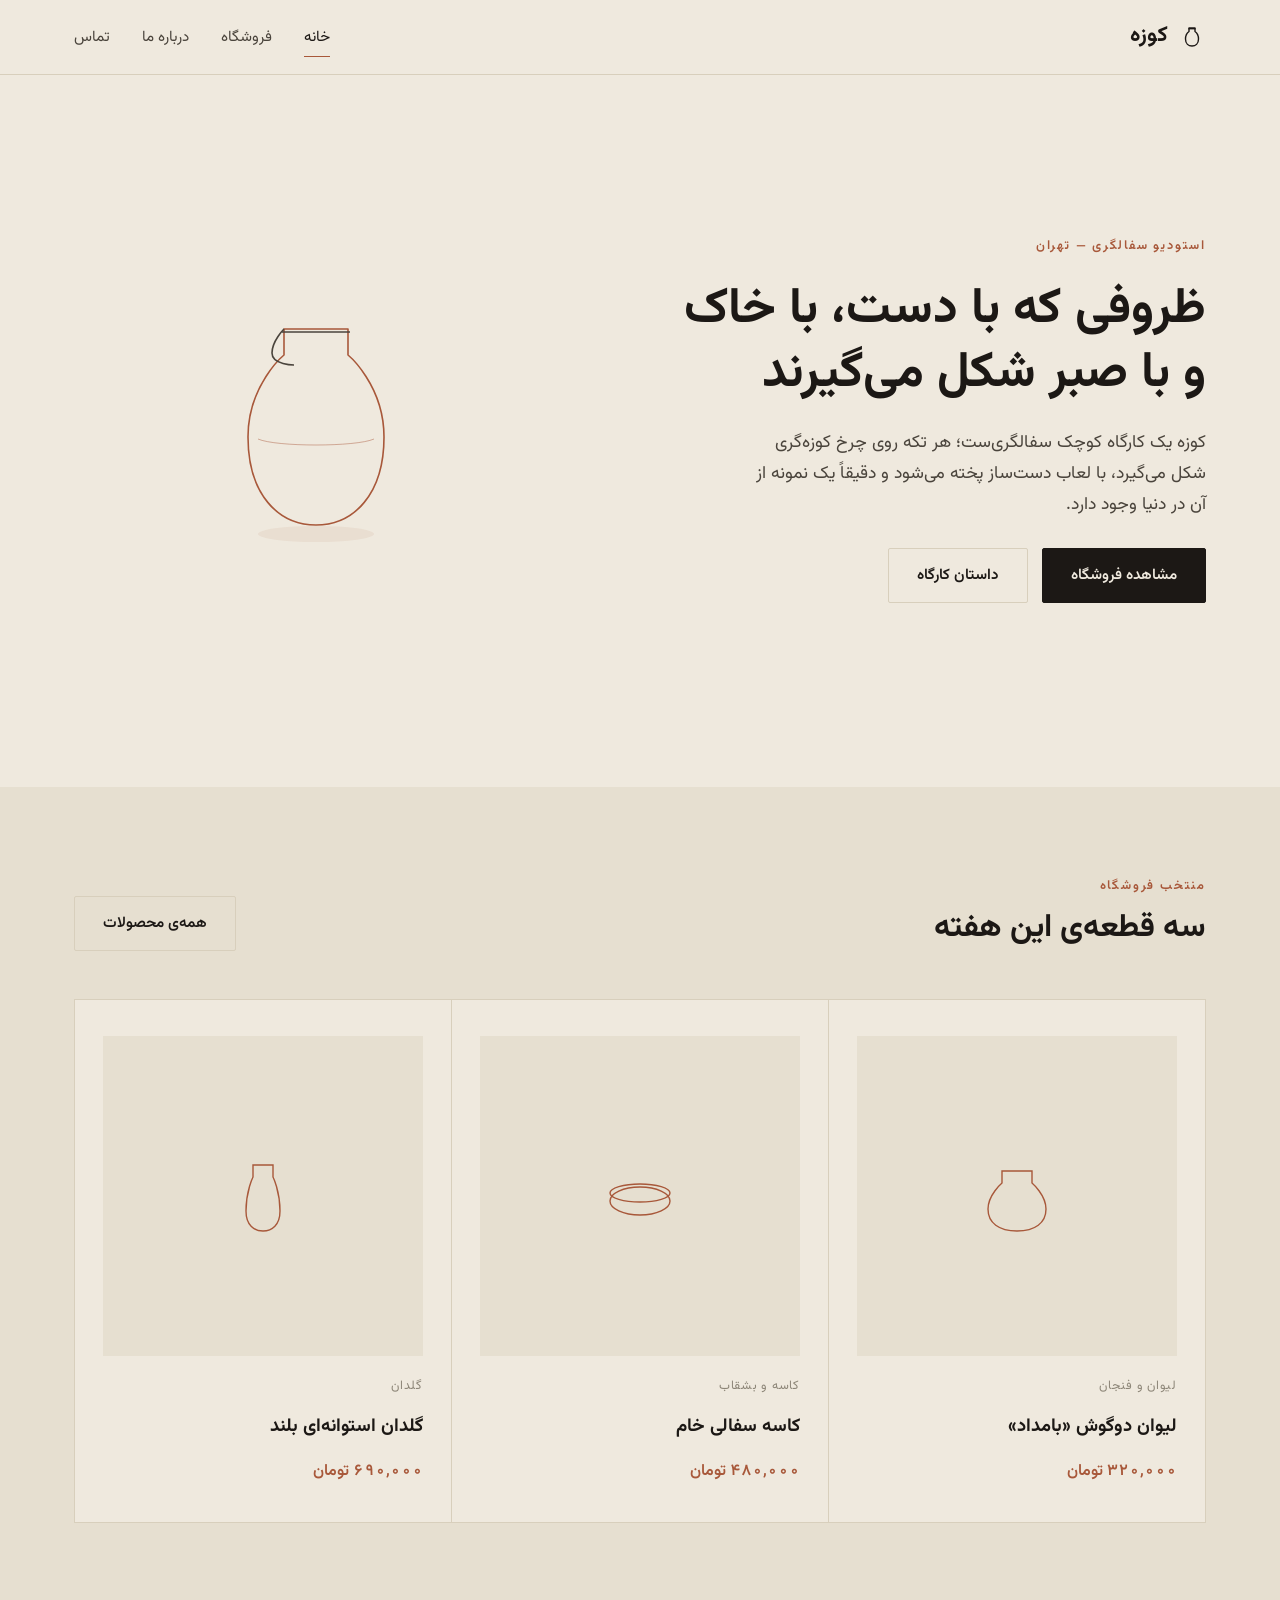
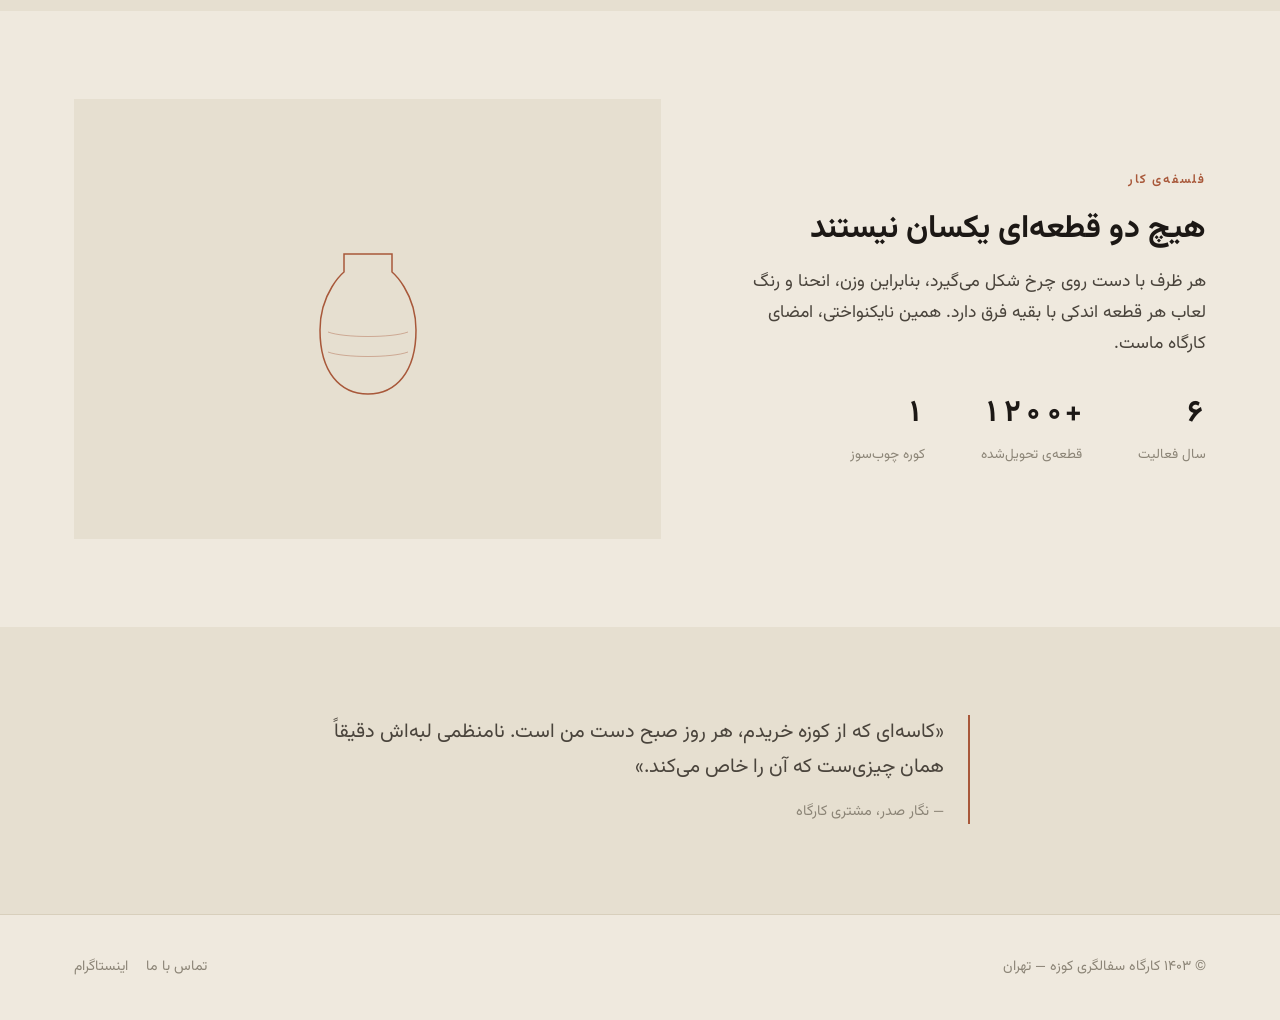
==== index.html @ 4d82f3ee "Add Kooze portfolio site: minimal ceramics storefront Sample project matching a "minimal storefront," ====
<!DOCTYPE html>
<html lang="fa" dir="rtl">
<head>
<meta charset="UTF-8">
<meta name="viewport" content="width=device-width, initial-scale=1.0">
<title>کوزه | سفالگری دست‌ساز</title>
<meta name="description" content="استودیوی سفالگری کوزه — ظروف دست‌ساز و کوره‌پز در تهران.">
<link rel="preconnect" href="https://fonts.googleapis.com">
<link rel="preconnect" href="https://fonts.gstatic.com" crossorigin>
<link href="https://fonts.googleapis.com/css2?family=Vazirmatn:wght@300;400;500;600;700&display=swap" rel="stylesheet">
<link rel="stylesheet" href="styles.css">
</head>
<body>

<header class="site-header">
  <div class="wrap">
    <a class="logo" href="index.html">
      <svg width="28" height="28" viewBox="0 0 28 28" fill="none" xmlns="http://www.w3.org/2000/svg">
        <path d="M11 5H17V8.5C17 8.5 20.5 11 20.5 16C20.5 20.5 17.5 23 14 23C10.5 23 7.5 20.5 7.5 16C7.5 11 11 8.5 11 8.5V5Z" stroke="currentColor" stroke-width="1.4" stroke-linejoin="round"/>
        <line x1="10.5" y1="5.7" x2="17.5" y2="5.7" stroke="currentColor" stroke-width="1.4"/>
      </svg>
      کوزه
    </a>
    <nav class="main-nav">
      <a href="index.html" aria-current="page">خانه</a>
      <a href="shop.html">فروشگاه</a>
      <a href="about.html">درباره ما</a>
      <a href="contact.html">تماس</a>
    </nav>
    <button class="nav-toggle" aria-label="باز کردن منو" aria-expanded="false">
      <svg width="18" height="14" viewBox="0 0 18 14" fill="none"><path d="M0 1H18M0 7H18M0 13H18" stroke="currentColor" stroke-width="1.4"/></svg>
    </button>
  </div>
</header>

<section class="hero">
  <div class="wrap">
    <div class="hero-copy">
      <p class="eyebrow">استودیو سفالگری — تهران</p>
      <h1>ظروفی که با دست، با خاک و با صبر شکل می‌گیرند</h1>
      <p class="lede">کوزه یک کارگاه کوچک سفالگری‌ست؛ هر تکه روی چرخ کوزه‌گری شکل می‌گیرد، با لعاب دست‌ساز پخته می‌شود و دقیقاً یک نمونه از آن در دنیا وجود دارد.</p>
      <div class="btn-row">
        <a class="btn btn-primary" href="shop.html">مشاهده فروشگاه</a>
        <a class="btn btn-ghost" href="about.html">داستان کارگاه</a>
      </div>
    </div>
    <div class="hero-figure">
      <svg width="220" height="260" viewBox="0 0 220 260" fill="none" xmlns="http://www.w3.org/2000/svg" class="vessel">
        <ellipse cx="110" cy="245" rx="58" ry="8" fill="currentColor" opacity="0.08"/>
        <path d="M78 40H142V66C142 66 178 96 178 148C178 205 148 236 110 236C72 236 42 205 42 148C42 96 78 66 78 66V40Z" stroke="currentColor" stroke-width="1.6" stroke-linejoin="round"/>
        <path d="M78 40C78 40 66 52 66 64C66 76 88 76 88 76" stroke="currentColor" stroke-width="1.6" class="rim"/>
        <line x1="76" y1="43" x2="144" y2="43" stroke="currentColor" stroke-width="1.6" class="rim"/>
        <path d="M52 150C70 158 150 158 168 150" stroke="currentColor" stroke-width="1" opacity="0.45"/>
      </svg>
    </div>
  </div>
</section>

<section class="alt">
  <div class="wrap">
    <div class="section-head">
      <div class="stack">
        <p class="eyebrow">منتخب فروشگاه</p>
        <h2>سه قطعه‌ی این هفته</h2>
      </div>
      <a class="btn btn-ghost" href="shop.html">همه‌ی محصولات</a>
    </div>
    <div class="grid">
      <div class="card">
        <figure>
          <svg width="90" height="90" viewBox="0 0 90 90" fill="none" class="vessel"><path d="M30 20H60V32C60 32 74 44 74 58C74 72 63 80 45 80C27 80 16 72 16 58C16 44 30 32 30 32V20Z" stroke="currentColor" stroke-width="1.4"/></svg>
        </figure>
        <span class="cat">لیوان و فنجان</span>
        <h3>لیوان دوگوش «بامداد»</h3>
        <span class="price">۳۲۰,۰۰۰ تومان</span>
      </div>
      <div class="card">
        <figure>
          <svg width="90" height="90" viewBox="0 0 90 90" fill="none" class="vessel"><ellipse cx="45" cy="50" rx="30" ry="14" stroke="currentColor" stroke-width="1.4"/><ellipse cx="45" cy="42" rx="30" ry="9" stroke="currentColor" stroke-width="1.4"/></svg>
        </figure>
        <span class="cat">کاسه و بشقاب</span>
        <h3>کاسه سفالی خام</h3>
        <span class="price">۴۸۰,۰۰۰ تومان</span>
      </div>
      <div class="card">
        <figure>
          <svg width="90" height="90" viewBox="0 0 90 90" fill="none" class="vessel"><path d="M35 14H55V26C55 26 62 40 62 60C62 74 54 80 45 80C36 80 28 74 28 60C28 40 35 26 35 26V14Z" stroke="currentColor" stroke-width="1.4"/></svg>
        </figure>
        <span class="cat">گلدان</span>
        <h3>گلدان استوانه‌ای بلند</h3>
        <span class="price">۶۹۰,۰۰۰ تومان</span>
      </div>
    </div>
  </div>
</section>

<section>
  <div class="wrap split">
    <div class="split-copy">
      <p class="eyebrow">فلسفه‌ی کار</p>
      <h2>هیچ دو قطعه‌ای یکسان نیستند</h2>
      <p class="lede">هر ظرف با دست روی چرخ شکل می‌گیرد، بنابراین وزن، انحنا و رنگ لعاب هر قطعه اندکی با بقیه فرق دارد. همین نایکنواختی، امضای کارگاه ماست.</p>
      <div class="stats">
        <div class="stat"><b>۶</b><span>سال فعالیت</span></div>
        <div class="stat"><b>+۱۲۰۰</b><span>قطعه‌ی تحویل‌شده</span></div>
        <div class="stat"><b>۱</b><span>کوره چوب‌سوز</span></div>
      </div>
    </div>
    <div class="split-figure">
      <svg width="160" height="190" viewBox="0 0 160 190" fill="none" class="vessel">
        <path d="M56 30H104V48C104 48 128 68 128 106C128 148 108 170 80 170C52 170 32 148 32 106C32 68 56 48 56 48V30Z" stroke="currentColor" stroke-width="1.5"/>
        <path d="M40 108C56 114 104 114 120 108" stroke="currentColor" stroke-width="1" opacity="0.4"/>
        <path d="M40 128C56 134 104 134 120 128" stroke="currentColor" stroke-width="1" opacity="0.4"/>
      </svg>
    </div>
  </div>
</section>

<section class="alt">
  <div class="wrap center">
    <blockquote class="quote" style="margin: 0 auto; border-right: none; border-right: 2px solid var(--clay); text-align: right; display: inline-block;">
      «کاسه‌ای که از کوزه خریدم، هر روز صبح دست من است. نامنظمی لبه‌اش دقیقاً همان چیزی‌ست که آن را خاص می‌کند.»
      <cite>— نگار صدر، مشتری کارگاه</cite>
    </blockquote>
  </div>
</section>

<footer>
  <div class="wrap">
    <span>© ۱۴۰۳ کارگاه سفالگری کوزه — تهران</span>
    <div class="social">
      <a href="contact.html">تماس با ما</a>
      <a href="https://instagram.com" target="_blank" rel="noopener">اینستاگرام</a>
    </div>
  </div>
</footer>

<script src="script.js"></script>
</body>
</html>
---- styles.css ----
/* کوزه — سیستم طراحی مینیمال */

:root {
  --paper: #efe9de;
  --paper-2: #e6dfd0;
  --ink: #1c1815;
  --ink-soft: #4a443c;
  --clay: #a8583a;
  --clay-soft: #c97a54;
  --stone: #8c8577;
  --line: #d8cfbc;
  --font-ui: 'Vazirmatn', 'Tahoma', sans-serif;
  --wrap: 1180px;
}

@media (prefers-color-scheme: dark) {
  :root:not([data-theme="light"]) {
    --paper: #17140f;
    --paper-2: #201b14;
    --ink: #efe9de;
    --ink-soft: #c7bfae;
    --clay: #c97a54;
    --clay-soft: #a8583a;
    --stone: #a79c89;
    --line: #332e25;
  }
}

:root[data-theme="dark"] {
  --paper: #17140f;
  --paper-2: #201b14;
  --ink: #efe9de;
  --ink-soft: #c7bfae;
  --clay: #c97a54;
  --clay-soft: #a8583a;
  --stone: #a79c89;
  --line: #332e25;
}

* { box-sizing: border-box; }

html { scroll-behavior: smooth; }

body {
  margin: 0;
  background: var(--paper);
  color: var(--ink);
  font-family: var(--font-ui);
  direction: rtl;
  text-align: right;
  font-size: 16px;
  line-height: 1.75;
  -webkit-font-smoothing: antialiased;
}

img { max-width: 100%; display: block; }

a { color: inherit; text-decoration: none; }

.wrap {
  max-width: var(--wrap);
  margin: 0 auto;
  padding-inline: 24px;
}

/* --- Header --- */
.site-header {
  position: sticky;
  top: 0;
  z-index: 20;
  background: color-mix(in srgb, var(--paper) 92%, transparent);
  backdrop-filter: blur(6px);
  border-bottom: 1px solid var(--line);
}

.site-header .wrap {
  display: flex;
  align-items: center;
  justify-content: space-between;
  padding-block: 18px;
  gap: 16px;
}

.logo {
  font-size: 1.35rem;
  font-weight: 700;
  letter-spacing: 0.02em;
  display: flex;
  align-items: center;
  gap: 10px;
}

.logo svg { flex-shrink: 0; }

nav.main-nav {
  display: flex;
  gap: 32px;
  font-size: 0.95rem;
}

nav.main-nav a {
  position: relative;
  color: var(--ink-soft);
  padding-block: 4px;
}

nav.main-nav a:hover,
nav.main-nav a[aria-current="page"] {
  color: var(--ink);
}

nav.main-nav a[aria-current="page"]::after {
  content: "";
  position: absolute;
  right: 0;
  left: 0;
  bottom: -3px;
  height: 1px;
  background: var(--clay);
}

.nav-toggle {
  display: none;
  background: none;
  border: 1px solid var(--line);
  border-radius: 3px;
  width: 38px;
  height: 38px;
  align-items: center;
  justify-content: center;
  color: var(--ink);
  cursor: pointer;
}

@media (max-width: 720px) {
  nav.main-nav {
    position: absolute;
    top: 100%;
    right: 0;
    left: 0;
    background: var(--paper);
    border-bottom: 1px solid var(--line);
    flex-direction: column;
    gap: 0;
    padding: 8px 24px 20px;
    display: none;
  }
  nav.main-nav.open { display: flex; }
  nav.main-nav a { padding-block: 12px; border-bottom: 1px solid var(--line); }
  nav.main-nav a:last-child { border-bottom: none; }
  .nav-toggle { display: flex; }
}

/* --- Typographic scale --- */
h1, h2, h3 { margin: 0; text-wrap: balance; font-weight: 700; }
h1 { font-size: clamp(2.1rem, 4.2vw, 3.1rem); line-height: 1.28; }
h2 { font-size: clamp(1.5rem, 2.6vw, 2rem); line-height: 1.35; }
h3 { font-size: 1.15rem; }
p { margin: 0; }
.eyebrow {
  font-size: 0.8rem;
  letter-spacing: 0.14em;
  color: var(--clay);
  font-weight: 600;
}
.lede {
  font-size: 1.1rem;
  color: var(--ink-soft);
  max-width: 46ch;
}

/* --- Buttons --- */
.btn {
  display: inline-flex;
  align-items: center;
  gap: 8px;
  padding: 13px 28px;
  border: 1px solid var(--ink);
  border-radius: 2px;
  font-size: 0.95rem;
  font-weight: 600;
  transition: background 0.15s ease, color 0.15s ease;
}
.btn-primary { background: var(--ink); color: var(--paper); }
.btn-primary:hover { background: var(--clay); border-color: var(--clay); }
.btn-ghost { border-color: var(--line); color: var(--ink); }
.btn-ghost:hover { border-color: var(--ink); }

/* --- Sections --- */
section { padding-block: 88px; }
section.alt { background: var(--paper-2); }
.section-head {
  display: flex;
  justify-content: space-between;
  align-items: flex-end;
  gap: 24px;
  margin-bottom: 48px;
  flex-wrap: wrap;
}
.section-head .stack { display: grid; gap: 10px; }

/* --- Hero --- */
.hero .wrap {
  display: grid;
  grid-template-columns: 1.1fr 0.9fr;
  gap: 56px;
  align-items: center;
  padding-block: 72px 96px;
}
.hero-copy { display: grid; gap: 22px; }
.hero-copy .btn-row { display: flex; gap: 14px; margin-top: 6px; flex-wrap: wrap; }
.hero-figure { display: flex; justify-content: center; }
@media (max-width: 860px) {
  .hero .wrap { grid-template-columns: 1fr; padding-block: 40px 56px; }
  .hero-figure { order: -1; max-width: 260px; margin: 0 auto; }
}

/* --- Vessel illustration --- */
.vessel { color: var(--clay); }
.vessel .rim { color: var(--ink-soft); }

/* --- Product grid --- */
.grid {
  display: grid;
  grid-template-columns: repeat(3, 1fr);
  gap: 1px;
  background: var(--line);
  border: 1px solid var(--line);
}
.card {
  background: var(--paper);
  padding: 36px 28px;
  display: grid;
  gap: 14px;
  justify-items: start;
}
.card figure {
  width: 100%;
  aspect-ratio: 1 / 1;
  display: flex;
  align-items: center;
  justify-content: center;
  background: var(--paper-2);
  margin: 0 0 6px;
}
.card .price {
  font-variant-numeric: tabular-nums;
  color: var(--clay);
  font-weight: 600;
}
.card .cat {
  font-size: 0.78rem;
  color: var(--stone);
  letter-spacing: 0.06em;
}
@media (max-width: 860px) {
  .grid { grid-template-columns: repeat(2, 1fr); }
}
@media (max-width: 560px) {
  .grid { grid-template-columns: 1fr; }
}

/* --- Filter row --- */
.filters { display: flex; gap: 10px; flex-wrap: wrap; margin-bottom: 40px; }
.filters button {
  background: none;
  border: 1px solid var(--line);
  border-radius: 999px;
  padding: 8px 18px;
  font-family: var(--font-ui);
  font-size: 0.86rem;
  color: var(--ink-soft);
  cursor: pointer;
}
.filters button[aria-pressed="true"] {
  border-color: var(--ink);
  color: var(--ink);
  background: var(--paper-2);
}

/* --- Feature split --- */
.split {
  display: grid;
  grid-template-columns: 0.9fr 1.1fr;
  gap: 64px;
  align-items: center;
}
.split.reverse { grid-template-columns: 1.1fr 0.9fr; }
.split.reverse .split-figure { order: 2; }
@media (max-width: 860px) {
  .split, .split.reverse { grid-template-columns: 1fr; }
  .split.reverse .split-figure { order: -1; }
}
.split-figure {
  aspect-ratio: 4/3;
  background: var(--paper-2);
  display: flex;
  align-items: center;
  justify-content: center;
}
.split-copy { display: grid; gap: 16px; }
.split-copy .lede { max-width: 52ch; }

/* --- Stats --- */
.stats { display: flex; gap: 56px; flex-wrap: wrap; margin-top: 12px; }
.stat b { display: block; font-size: 1.9rem; font-variant-numeric: tabular-nums; }
.stat span { font-size: 0.85rem; color: var(--stone); }

/* --- Quote --- */
.quote {
  border-right: 2px solid var(--clay);
  padding-right: 24px;
  font-size: 1.25rem;
  color: var(--ink-soft);
  max-width: 60ch;
}
.quote cite { display: block; margin-top: 14px; font-style: normal; font-size: 0.9rem; color: var(--stone); }

/* --- Info list (contact/hours) --- */
.info-list { display: grid; gap: 22px; }
.info-list dt { font-size: 0.8rem; letter-spacing: 0.06em; color: var(--stone); margin-bottom: 4px; }
.info-list dd { margin: 0; font-size: 1.05rem; }

/* --- Form --- */
.form-grid { display: grid; gap: 18px; max-width: 480px; }
.field { display: grid; gap: 8px; }
.field label { font-size: 0.85rem; color: var(--ink-soft); }
.field input, .field textarea {
  font-family: var(--font-ui);
  font-size: 1rem;
  background: var(--paper);
  border: 1px solid var(--line);
  border-radius: 2px;
  padding: 12px 14px;
  color: var(--ink);
}
.field input:focus, .field textarea:focus {
  outline: 2px solid var(--clay);
  outline-offset: 1px;
}
.field textarea { min-height: 120px; resize: vertical; }

/* --- Map card --- */
.map-card {
  aspect-ratio: 16/9;
  background: var(--paper-2);
  display: flex;
  align-items: center;
  justify-content: center;
  border: 1px solid var(--line);
}

/* --- Footer --- */
footer {
  border-top: 1px solid var(--line);
  padding-block: 40px;
  font-size: 0.88rem;
  color: var(--stone);
}
footer .wrap {
  display: flex;
  justify-content: space-between;
  gap: 20px;
  flex-wrap: wrap;
}
footer .social { display: flex; gap: 18px; }
footer a:hover { color: var(--ink); }

/* --- Utility --- */
.center { text-align: center; }
.mt { margin-top: 48px; }
@media (prefers-reduced-motion: reduce) {
  html { scroll-behavior: auto; }
  * { transition: none !important; }
}
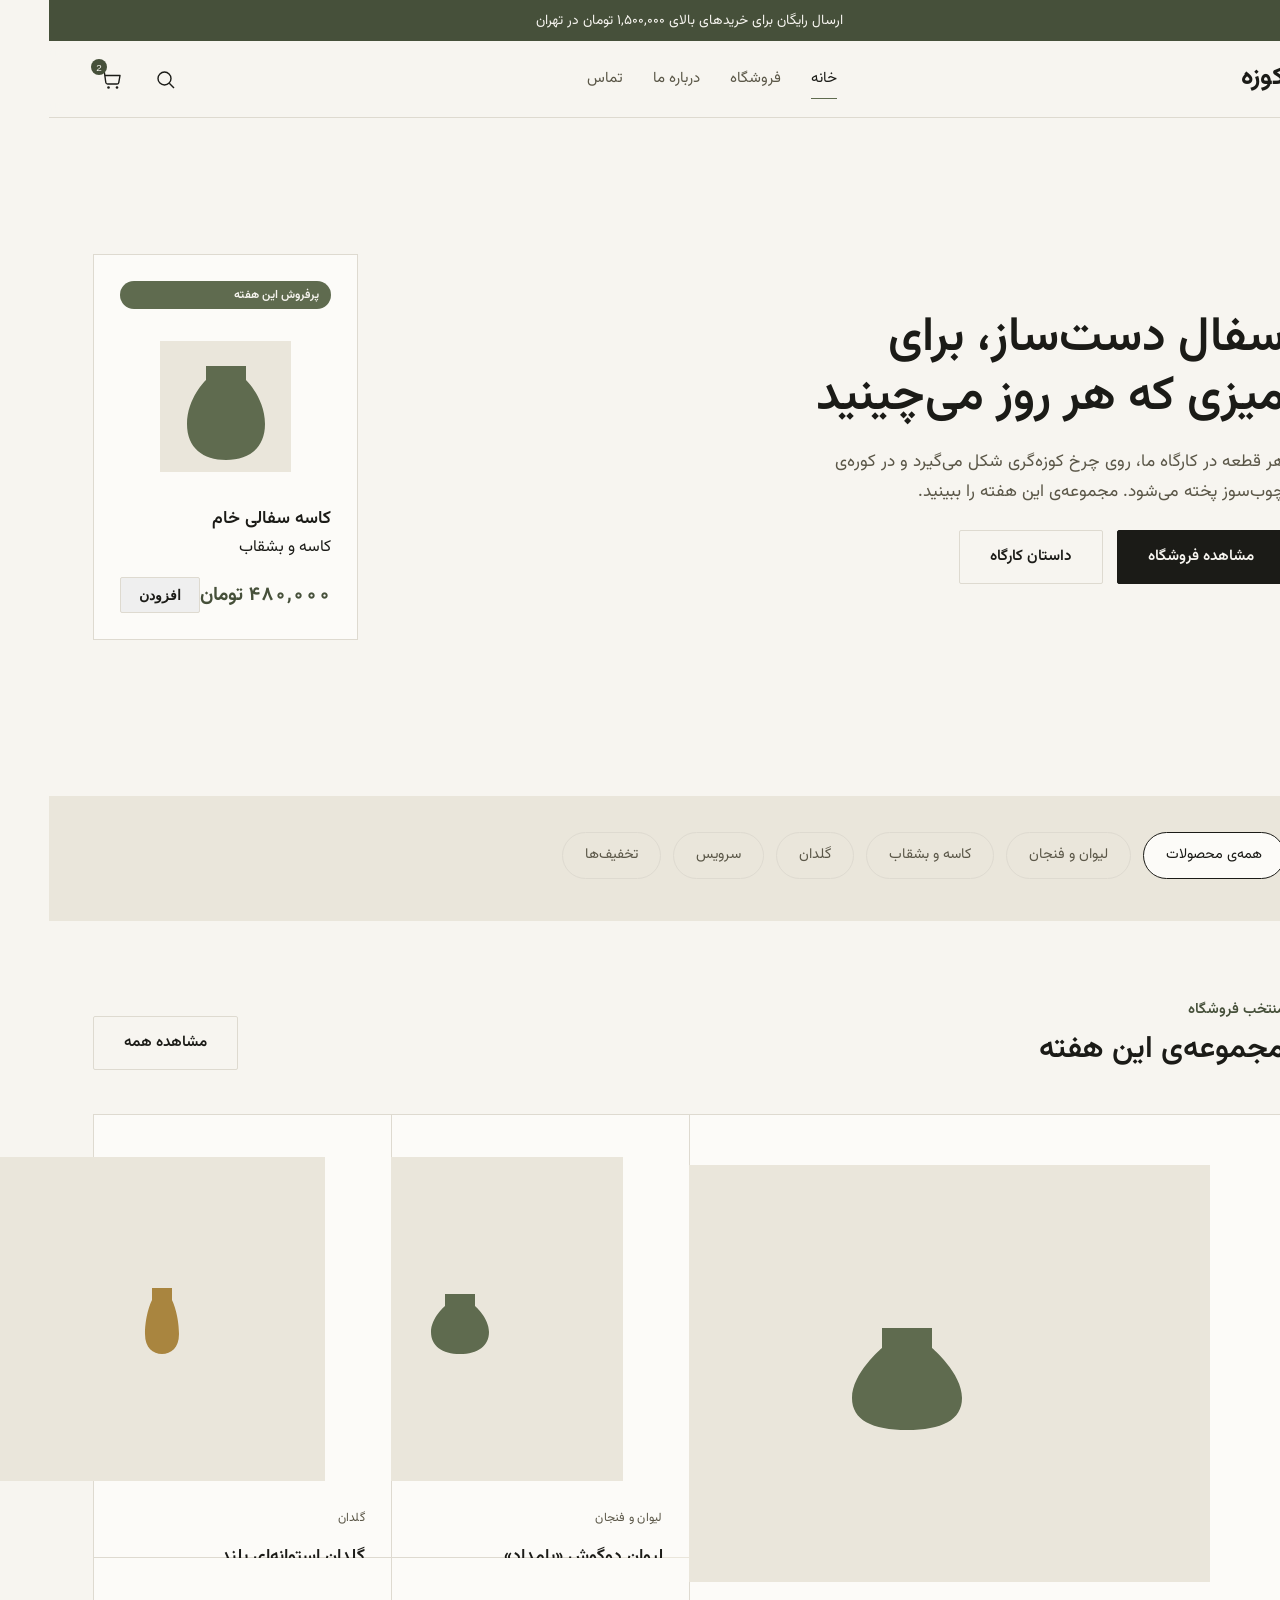
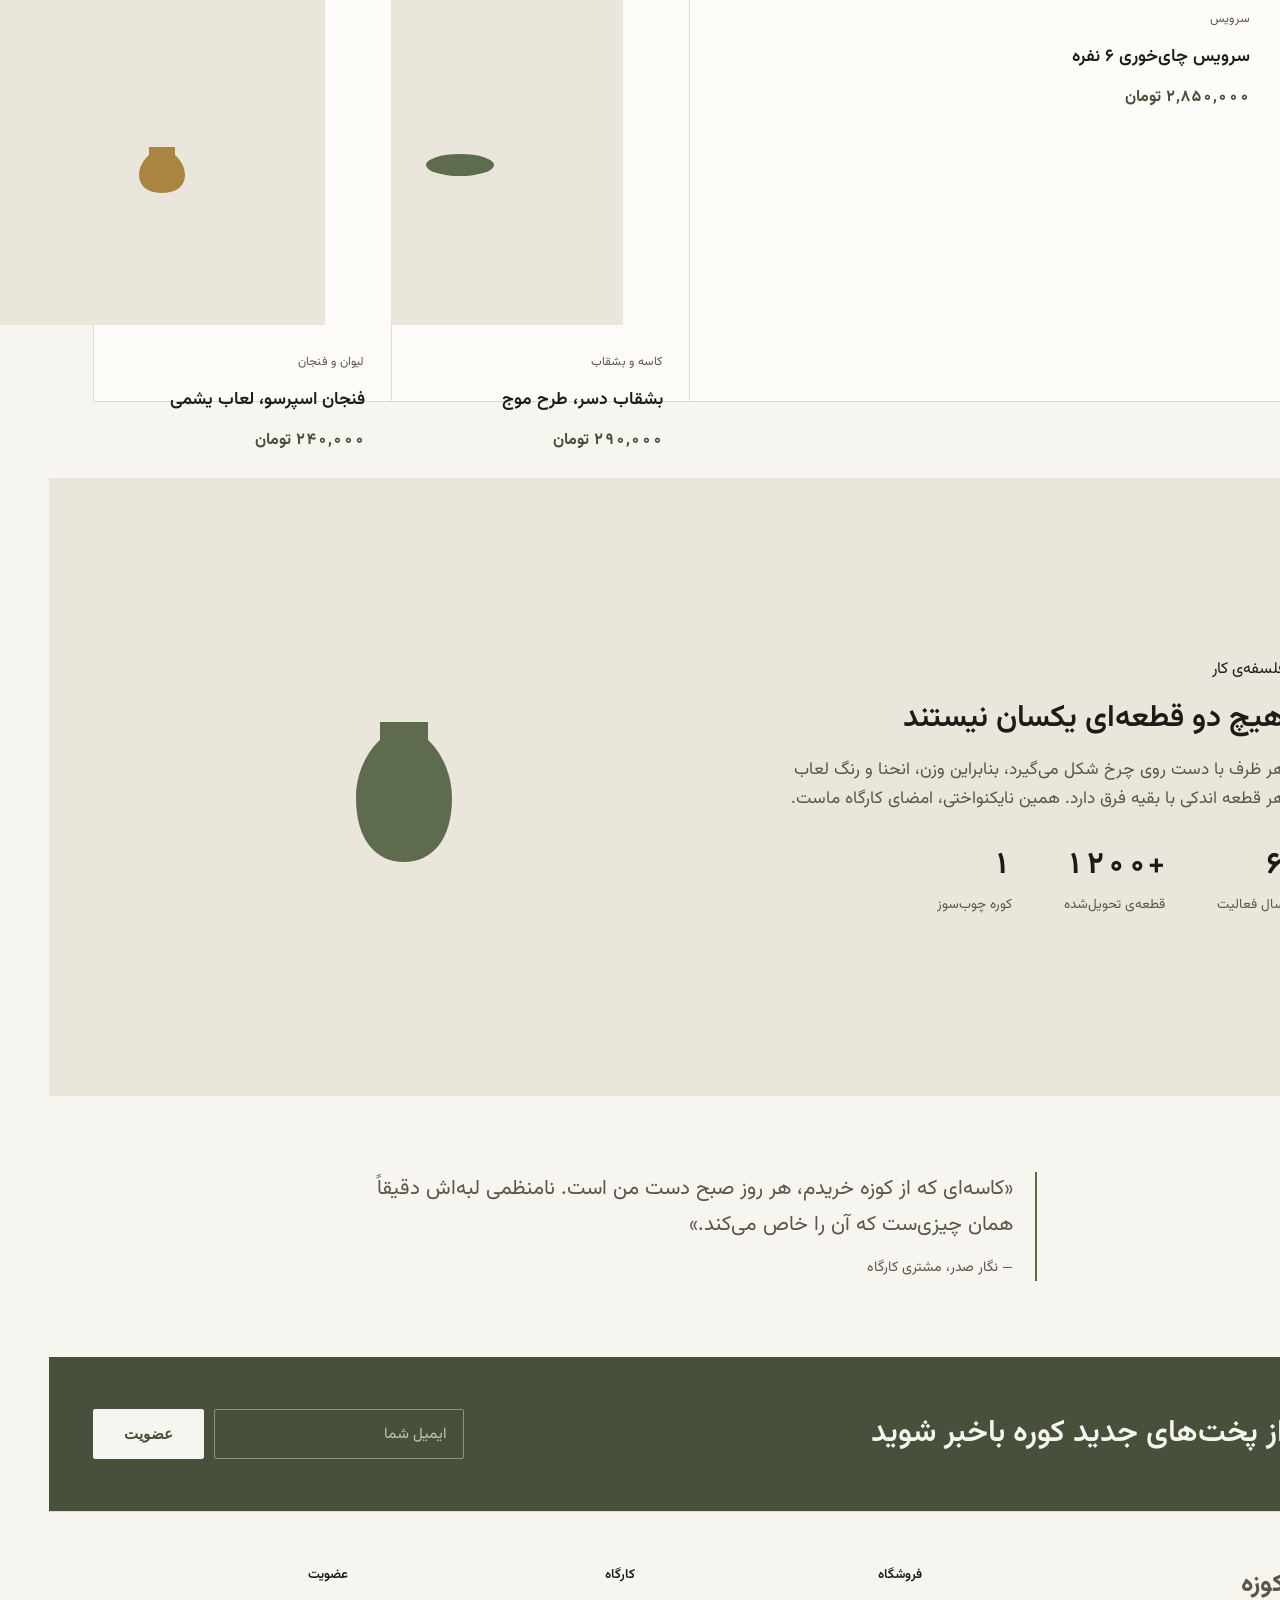
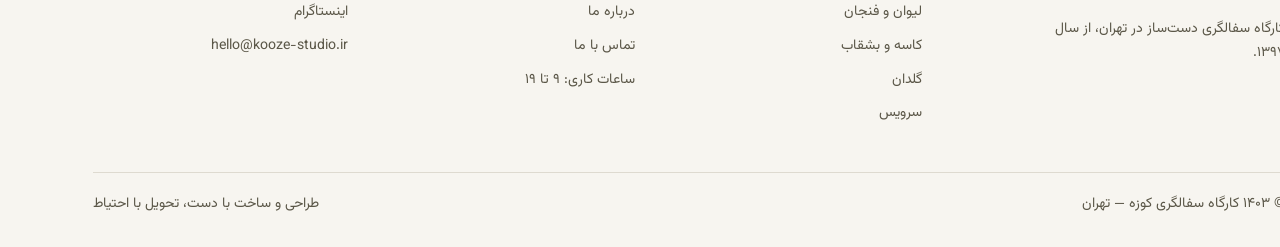
==== commit 9e66a90e: "Redesign as a light, shop-forward storefront Moves away from the editorial artisan-journal look towa" ====
--- a/index.html
+++ b/index.html
@@ -4,29 +4,34 @@
 <meta charset="UTF-8">
 <meta name="viewport" content="width=device-width, initial-scale=1.0">
 <title>کوزه | سفالگری دست‌ساز</title>
-<meta name="description" content="استودیوی سفالگری کوزه — ظروف دست‌ساز و کوره‌پز در تهران.">
+<meta name="description" content="فروشگاه اینترنتی کوزه — ظروف سفالی دست‌ساز از کارگاه تهران.">
 <link rel="preconnect" href="https://fonts.googleapis.com">
 <link rel="preconnect" href="https://fonts.gstatic.com" crossorigin>
-<link href="https://fonts.googleapis.com/css2?family=Vazirmatn:wght@300;400;500;600;700&display=swap" rel="stylesheet">
+<link href="https://fonts.googleapis.com/css2?family=Noto+Serif+Arabic:wght@500;600;700&family=Vazirmatn:wght@300;400;500;600;700&display=swap" rel="stylesheet">
 <link rel="stylesheet" href="styles.css">
 </head>
 <body>
 
+<div class="promo-strip">ارسال رایگان برای خریدهای بالای ۱,۵۰۰,۰۰۰ تومان در تهران</div>
+
 <header class="site-header">
   <div class="wrap">
-    <a class="logo" href="index.html">
-      <svg width="28" height="28" viewBox="0 0 28 28" fill="none" xmlns="http://www.w3.org/2000/svg">
-        <path d="M11 5H17V8.5C17 8.5 20.5 11 20.5 16C20.5 20.5 17.5 23 14 23C10.5 23 7.5 20.5 7.5 16C7.5 11 11 8.5 11 8.5V5Z" stroke="currentColor" stroke-width="1.4" stroke-linejoin="round"/>
-        <line x1="10.5" y1="5.7" x2="17.5" y2="5.7" stroke="currentColor" stroke-width="1.4"/>
-      </svg>
-      کوزه
-    </a>
+    <a class="logo" href="index.html">کوزه</a>
     <nav class="main-nav">
       <a href="index.html" aria-current="page">خانه</a>
       <a href="shop.html">فروشگاه</a>
       <a href="about.html">درباره ما</a>
       <a href="contact.html">تماس</a>
     </nav>
+    <div class="header-actions">
+      <button class="icon-btn" aria-label="جست‌وجو">
+        <svg width="19" height="19" viewBox="0 0 19 19" fill="none"><circle cx="8.5" cy="8.5" r="6.5" stroke="currentColor" stroke-width="1.4"/><line x1="13.3" y1="13.3" x2="18" y2="18" stroke="currentColor" stroke-width="1.4"/></svg>
+      </button>
+      <button class="icon-btn" aria-label="سبد خرید">
+        <svg width="20" height="19" viewBox="0 0 20 19" fill="none"><path d="M1 1H3.2L4.8 12.5C4.95 13.4 5.7 14 6.6 14H16C16.85 14 17.6 13.4 17.75 12.55L19 5.5H4.4" stroke="currentColor" stroke-width="1.4" stroke-linejoin="round"/><circle cx="7.5" cy="17.5" r="1.3" fill="currentColor"/><circle cx="16" cy="17.5" r="1.3" fill="currentColor"/></svg>
+        <span class="cart-count">2</span>
+      </button>
+    </div>
     <button class="nav-toggle" aria-label="باز کردن منو" aria-expanded="false">
       <svg width="18" height="14" viewBox="0 0 18 14" fill="none"><path d="M0 1H18M0 7H18M0 13H18" stroke="currentColor" stroke-width="1.4"/></svg>
     </button>
@@ -36,68 +41,93 @@
 <section class="hero">
   <div class="wrap">
     <div class="hero-copy">
-      <p class="eyebrow">استودیو سفالگری — تهران</p>
-      <h1>ظروفی که با دست، با خاک و با صبر شکل می‌گیرند</h1>
-      <p class="lede">کوزه یک کارگاه کوچک سفالگری‌ست؛ هر تکه روی چرخ کوزه‌گری شکل می‌گیرد، با لعاب دست‌ساز پخته می‌شود و دقیقاً یک نمونه از آن در دنیا وجود دارد.</p>
+      <h1>سفال دست‌ساز، برای میزی که هر روز می‌چینید</h1>
+      <p class="lede">هر قطعه در کارگاه ما، روی چرخ کوزه‌گری شکل می‌گیرد و در کوره‌ی چوب‌سوز پخته می‌شود. مجموعه‌ی این هفته را ببینید.</p>
       <div class="btn-row">
         <a class="btn btn-primary" href="shop.html">مشاهده فروشگاه</a>
         <a class="btn btn-ghost" href="about.html">داستان کارگاه</a>
       </div>
     </div>
-    <div class="hero-figure">
-      <svg width="220" height="260" viewBox="0 0 220 260" fill="none" xmlns="http://www.w3.org/2000/svg" class="vessel">
-        <ellipse cx="110" cy="245" rx="58" ry="8" fill="currentColor" opacity="0.08"/>
-        <path d="M78 40H142V66C142 66 178 96 178 148C178 205 148 236 110 236C72 236 42 205 42 148C42 96 78 66 78 66V40Z" stroke="currentColor" stroke-width="1.6" stroke-linejoin="round"/>
-        <path d="M78 40C78 40 66 52 66 64C66 76 88 76 88 76" stroke="currentColor" stroke-width="1.6" class="rim"/>
-        <line x1="76" y1="43" x2="144" y2="43" stroke="currentColor" stroke-width="1.6" class="rim"/>
-        <path d="M52 150C70 158 150 158 168 150" stroke="currentColor" stroke-width="1" opacity="0.45"/>
-      </svg>
-    </div>
-  </div>
-</section>
-
-<section class="alt">
+    <div class="spotlight-card">
+      <span class="badge">پرفروش این هفته</span>
+      <figure>
+        <svg width="130" height="130" viewBox="0 0 130 130">
+          <path class="vessel-fill" d="M45 24H85V38C85 38 104 56 104 82C104 106 88 118 65 118C42 118 26 106 26 82C26 56 45 38 45 38V24Z"/>
+        </svg>
+      </figure>
+      <div>
+        <h3>کاسه سفالی خام</h3>
+        <span class="cat">کاسه و بشقاب</span>
+      </div>
+      <div class="price-row">
+        <span class="price">۴۸۰,۰۰۰ تومان</span>
+        <button class="btn btn-ghost btn-sm">افزودن</button>
+      </div>
+    </div>
+  </div>
+</section>
+
+<section class="alt" style="padding-block: 32px 40px;">
+  <div class="wrap">
+    <nav class="cat-strip">
+      <a href="shop.html" class="active">همه‌ی محصولات</a>
+      <a href="shop.html">لیوان و فنجان</a>
+      <a href="shop.html">کاسه و بشقاب</a>
+      <a href="shop.html">گلدان</a>
+      <a href="shop.html">سرویس</a>
+      <a href="shop.html">تخفیف‌ها</a>
+    </nav>
+  </div>
+</section>
+
+<section>
   <div class="wrap">
     <div class="section-head">
       <div class="stack">
-        <p class="eyebrow">منتخب فروشگاه</p>
-        <h2>سه قطعه‌ی این هفته</h2>
-      </div>
-      <a class="btn btn-ghost" href="shop.html">همه‌ی محصولات</a>
-    </div>
-    <div class="grid">
-      <div class="card">
-        <figure>
-          <svg width="90" height="90" viewBox="0 0 90 90" fill="none" class="vessel"><path d="M30 20H60V32C60 32 74 44 74 58C74 72 63 80 45 80C27 80 16 72 16 58C16 44 30 32 30 32V20Z" stroke="currentColor" stroke-width="1.4"/></svg>
-        </figure>
+        <p class="kicker">منتخب فروشگاه</p>
+        <h2>مجموعه‌ی این هفته</h2>
+      </div>
+      <a class="btn btn-ghost" href="shop.html">مشاهده همه</a>
+    </div>
+    <div class="feature-grid">
+      <div class="tile lead">
+        <figure><svg width="220" height="150" viewBox="0 0 220 150"><path class="vessel-fill" d="M85 30H135V50C135 50 165 75 165 100C165 122 145 132 110 132C75 132 55 122 55 100C55 75 85 50 85 50V30Z"/></svg></figure>
+        <span class="cat">سرویس</span>
+        <h3>سرویس چای‌خوری ۶ نفره</h3>
+        <span class="price">۲,۸۵۰,۰۰۰ تومان</span>
+      </div>
+      <div class="tile">
+        <figure><svg width="90" height="90" viewBox="0 0 90 90"><path class="vessel-fill" d="M30 20H60V32C60 32 74 44 74 58C74 72 63 80 45 80C27 80 16 72 16 58C16 44 30 32 30 32V20Z"/></svg></figure>
         <span class="cat">لیوان و فنجان</span>
         <h3>لیوان دوگوش «بامداد»</h3>
         <span class="price">۳۲۰,۰۰۰ تومان</span>
       </div>
-      <div class="card">
-        <figure>
-          <svg width="90" height="90" viewBox="0 0 90 90" fill="none" class="vessel"><ellipse cx="45" cy="50" rx="30" ry="14" stroke="currentColor" stroke-width="1.4"/><ellipse cx="45" cy="42" rx="30" ry="9" stroke="currentColor" stroke-width="1.4"/></svg>
-        </figure>
-        <span class="cat">کاسه و بشقاب</span>
-        <h3>کاسه سفالی خام</h3>
-        <span class="price">۴۸۰,۰۰۰ تومان</span>
-      </div>
-      <div class="card">
-        <figure>
-          <svg width="90" height="90" viewBox="0 0 90 90" fill="none" class="vessel"><path d="M35 14H55V26C55 26 62 40 62 60C62 74 54 80 45 80C36 80 28 74 28 60C28 40 35 26 35 26V14Z" stroke="currentColor" stroke-width="1.4"/></svg>
-        </figure>
+      <div class="tile">
+        <figure><svg width="90" height="90" viewBox="0 0 90 90"><path class="vessel-fill brass" d="M35 14H55V26C55 26 62 40 62 60C62 74 54 80 45 80C36 80 28 74 28 60C28 40 35 26 35 26V14Z"/></svg></figure>
         <span class="cat">گلدان</span>
         <h3>گلدان استوانه‌ای بلند</h3>
         <span class="price">۶۹۰,۰۰۰ تومان</span>
       </div>
-    </div>
-  </div>
-</section>
-
-<section>
+      <div class="tile">
+        <figure><svg width="90" height="90" viewBox="0 0 90 90"><ellipse class="vessel-fill" cx="45" cy="48" rx="34" ry="11"/></svg></figure>
+        <span class="cat">کاسه و بشقاب</span>
+        <h3>بشقاب دسر، طرح موج</h3>
+        <span class="price">۲۹۰,۰۰۰ تومان</span>
+      </div>
+      <div class="tile">
+        <figure><svg width="90" height="90" viewBox="0 0 90 90"><path class="vessel-fill brass" d="M32 30H58V38C58 38 68 46 68 58C68 70 58 76 45 76C32 76 22 70 22 58C22 46 32 38 32 38V30Z"/></svg></figure>
+        <span class="cat">لیوان و فنجان</span>
+        <h3>فنجان اسپرسو، لعاب یشمی</h3>
+        <span class="price">۲۴۰,۰۰۰ تومان</span>
+      </div>
+    </div>
+  </div>
+</section>
+
+<section class="alt">
   <div class="wrap split">
     <div class="split-copy">
-      <p class="eyebrow">فلسفه‌ی کار</p>
+      <p class="kicker">فلسفه‌ی کار</p>
       <h2>هیچ دو قطعه‌ای یکسان نیستند</h2>
       <p class="lede">هر ظرف با دست روی چرخ شکل می‌گیرد، بنابراین وزن، انحنا و رنگ لعاب هر قطعه اندکی با بقیه فرق دارد. همین نایکنواختی، امضای کارگاه ماست.</p>
       <div class="stats">
@@ -107,30 +137,61 @@
       </div>
     </div>
     <div class="split-figure">
-      <svg width="160" height="190" viewBox="0 0 160 190" fill="none" class="vessel">
-        <path d="M56 30H104V48C104 48 128 68 128 106C128 148 108 170 80 170C52 170 32 148 32 106C32 68 56 48 56 48V30Z" stroke="currentColor" stroke-width="1.5"/>
-        <path d="M40 108C56 114 104 114 120 108" stroke="currentColor" stroke-width="1" opacity="0.4"/>
-        <path d="M40 128C56 134 104 134 120 128" stroke="currentColor" stroke-width="1" opacity="0.4"/>
+      <svg width="160" height="190" viewBox="0 0 160 190">
+        <path class="vessel-fill" d="M56 30H104V48C104 48 128 68 128 106C128 148 108 170 80 170C52 170 32 148 32 106C32 68 56 48 56 48V30Z"/>
       </svg>
     </div>
   </div>
 </section>
 
-<section class="alt">
+<section>
   <div class="wrap center">
-    <blockquote class="quote" style="margin: 0 auto; border-right: none; border-right: 2px solid var(--clay); text-align: right; display: inline-block;">
+    <blockquote class="quote" style="margin: 0 auto; text-align: right; display: inline-block;">
       «کاسه‌ای که از کوزه خریدم، هر روز صبح دست من است. نامنظمی لبه‌اش دقیقاً همان چیزی‌ست که آن را خاص می‌کند.»
       <cite>— نگار صدر، مشتری کارگاه</cite>
     </blockquote>
   </div>
 </section>
 
+<section class="newsletter" style="padding-block: 0;">
+  <div class="wrap">
+    <h2>از پخت‌های جدید کوره باخبر شوید</h2>
+    <form onsubmit="return false">
+      <input type="email" placeholder="ایمیل شما" aria-label="ایمیل">
+      <button class="btn btn-primary" type="submit">عضویت</button>
+    </form>
+  </div>
+</section>
+
 <footer>
   <div class="wrap">
-    <span>© ۱۴۰۳ کارگاه سفالگری کوزه — تهران</span>
-    <div class="social">
-      <a href="contact.html">تماس با ما</a>
-      <a href="https://instagram.com" target="_blank" rel="noopener">اینستاگرام</a>
+    <div class="footer-grid">
+      <div>
+        <a class="logo" href="index.html">کوزه</a>
+        <p style="max-width: 30ch; margin-top: 10px;">کارگاه سفالگری دست‌ساز در تهران، از سال ۱۳۹۷.</p>
+      </div>
+      <div class="footer-col">
+        <h4>فروشگاه</h4>
+        <a href="shop.html">لیوان و فنجان</a>
+        <a href="shop.html">کاسه و بشقاب</a>
+        <a href="shop.html">گلدان</a>
+        <a href="shop.html">سرویس</a>
+      </div>
+      <div class="footer-col">
+        <h4>کارگاه</h4>
+        <a href="about.html">درباره ما</a>
+        <a href="contact.html">تماس با ما</a>
+        <span>ساعات کاری: ۹ تا ۱۹</span>
+      </div>
+      <div class="footer-col">
+        <h4>عضویت</h4>
+        <a href="https://instagram.com" target="_blank" rel="noopener">اینستاگرام</a>
+        <span>hello@kooze-studio.ir</span>
+      </div>
+    </div>
+    <div class="footer-bottom">
+      <span>© ۱۴۰۳ کارگاه سفالگری کوزه — تهران</span>
+      <span>طراحی و ساخت با دست، تحویل با احتیاط</span>
     </div>
   </div>
 </footer>
--- a/styles.css
+++ b/styles.css
@@ -1,40 +1,18 @@
-/* کوزه — سیستم طراحی مینیمال */
+/* کوزه — سیستم طراحی فروشگاهی (نسخه‌ی دوم) */
 
 :root {
-  --paper: #efe9de;
-  --paper-2: #e6dfd0;
-  --ink: #1c1815;
-  --ink-soft: #4a443c;
-  --clay: #a8583a;
-  --clay-soft: #c97a54;
-  --stone: #8c8577;
-  --line: #d8cfbc;
+  --bg: #f7f5f0;
+  --bg-alt: #eae6db;
+  --card: #fcfbf8;
+  --ink: #1b1b17;
+  --ink-soft: #5b5748;
+  --sage: #5f6b4f;
+  --sage-deep: #46503a;
+  --brass: #a9853f;
+  --line: #dedad0;
+  --font-display: 'Noto Serif Arabic', 'Vazirmatn', serif;
   --font-ui: 'Vazirmatn', 'Tahoma', sans-serif;
-  --wrap: 1180px;
-}
-
-@media (prefers-color-scheme: dark) {
-  :root:not([data-theme="light"]) {
-    --paper: #17140f;
-    --paper-2: #201b14;
-    --ink: #efe9de;
-    --ink-soft: #c7bfae;
-    --clay: #c97a54;
-    --clay-soft: #a8583a;
-    --stone: #a79c89;
-    --line: #332e25;
-  }
-}
-
-:root[data-theme="dark"] {
-  --paper: #17140f;
-  --paper-2: #201b14;
-  --ink: #efe9de;
-  --ink-soft: #c7bfae;
-  --clay: #c97a54;
-  --clay-soft: #a8583a;
-  --stone: #a79c89;
-  --line: #332e25;
+  --wrap: 1240px;
 }
 
 * { box-sizing: border-box; }
@@ -43,18 +21,17 @@
 
 body {
   margin: 0;
-  background: var(--paper);
+  background: var(--bg);
   color: var(--ink);
   font-family: var(--font-ui);
   direction: rtl;
   text-align: right;
   font-size: 16px;
-  line-height: 1.75;
+  line-height: 1.7;
   -webkit-font-smoothing: antialiased;
 }
 
-img { max-width: 100%; display: block; }
-
+img, svg { max-width: 100%; display: block; }
 a { color: inherit; text-decoration: none; }
 
 .wrap {
@@ -63,87 +40,68 @@
   padding-inline: 24px;
 }
 
-/* --- Header --- */
+/* ================= Header ================= */
 .site-header {
   position: sticky;
   top: 0;
-  z-index: 20;
-  background: color-mix(in srgb, var(--paper) 92%, transparent);
-  backdrop-filter: blur(6px);
+  z-index: 30;
+  background: color-mix(in srgb, var(--bg) 90%, transparent);
+  backdrop-filter: blur(8px);
   border-bottom: 1px solid var(--line);
 }
-
 .site-header .wrap {
   display: flex;
   align-items: center;
   justify-content: space-between;
-  padding-block: 18px;
-  gap: 16px;
-}
-
+  padding-block: 16px;
+  gap: 20px;
+}
 .logo {
-  font-size: 1.35rem;
+  font-family: var(--font-display);
+  font-size: 1.6rem;
   font-weight: 700;
-  letter-spacing: 0.02em;
-  display: flex;
+  letter-spacing: 0.01em;
+}
+nav.main-nav { display: flex; gap: 30px; font-size: 0.94rem; }
+nav.main-nav a { position: relative; color: var(--ink-soft); padding-block: 4px; }
+nav.main-nav a:hover, nav.main-nav a[aria-current="page"] { color: var(--ink); }
+nav.main-nav a[aria-current="page"]::after {
+  content: ""; position: absolute; right: 0; left: 0; bottom: -3px; height: 1px; background: var(--sage);
+}
+.header-actions { display: flex; align-items: center; gap: 18px; }
+.icon-btn {
+  position: relative;
+  display: inline-flex;
   align-items: center;
-  gap: 10px;
-}
-
-.logo svg { flex-shrink: 0; }
-
-nav.main-nav {
-  display: flex;
-  gap: 32px;
-  font-size: 0.95rem;
-}
-
-nav.main-nav a {
-  position: relative;
-  color: var(--ink-soft);
-  padding-block: 4px;
-}
-
-nav.main-nav a:hover,
-nav.main-nav a[aria-current="page"] {
+  justify-content: center;
+  width: 36px; height: 36px;
   color: var(--ink);
-}
-
-nav.main-nav a[aria-current="page"]::after {
-  content: "";
+  cursor: pointer;
+  background: none;
+  border: none;
+}
+.cart-count {
   position: absolute;
-  right: 0;
-  left: 0;
-  bottom: -3px;
-  height: 1px;
-  background: var(--clay);
-}
-
+  top: -2px; left: -2px;
+  background: var(--sage-deep);
+  color: var(--bg);
+  font-size: 0.62rem;
+  font-variant-numeric: tabular-nums;
+  width: 16px; height: 16px;
+  border-radius: 50%;
+  display: flex; align-items: center; justify-content: center;
+}
 .nav-toggle {
   display: none;
-  background: none;
-  border: 1px solid var(--line);
-  border-radius: 3px;
-  width: 38px;
-  height: 38px;
-  align-items: center;
-  justify-content: center;
-  color: var(--ink);
-  cursor: pointer;
-}
-
-@media (max-width: 720px) {
+  background: none; border: 1px solid var(--line); border-radius: 3px;
+  width: 38px; height: 38px; align-items: center; justify-content: center;
+  color: var(--ink); cursor: pointer;
+}
+@media (max-width: 760px) {
   nav.main-nav {
-    position: absolute;
-    top: 100%;
-    right: 0;
-    left: 0;
-    background: var(--paper);
-    border-bottom: 1px solid var(--line);
-    flex-direction: column;
-    gap: 0;
-    padding: 8px 24px 20px;
-    display: none;
+    position: absolute; top: 100%; right: 0; left: 0;
+    background: var(--bg); border-bottom: 1px solid var(--line);
+    flex-direction: column; gap: 0; padding: 8px 24px 20px; display: none;
   }
   nav.main-nav.open { display: flex; }
   nav.main-nav a { padding-block: 12px; border-bottom: 1px solid var(--line); }
@@ -151,75 +109,160 @@
   .nav-toggle { display: flex; }
 }
 
-/* --- Typographic scale --- */
-h1, h2, h3 { margin: 0; text-wrap: balance; font-weight: 700; }
-h1 { font-size: clamp(2.1rem, 4.2vw, 3.1rem); line-height: 1.28; }
-h2 { font-size: clamp(1.5rem, 2.6vw, 2rem); line-height: 1.35; }
-h3 { font-size: 1.15rem; }
+/* ================= Type scale ================= */
+h1, h2, h3 { margin: 0; text-wrap: balance; font-family: var(--font-display); font-weight: 600; }
+h1 { font-size: clamp(2rem, 4vw, 3rem); line-height: 1.22; }
+h2 { font-size: clamp(1.5rem, 2.4vw, 2.1rem); line-height: 1.3; }
+h3 { font-size: 1.1rem; font-family: var(--font-ui); font-weight: 600; }
 p { margin: 0; }
-.eyebrow {
-  font-size: 0.8rem;
-  letter-spacing: 0.14em;
-  color: var(--clay);
-  font-weight: 600;
-}
-.lede {
-  font-size: 1.1rem;
-  color: var(--ink-soft);
-  max-width: 46ch;
-}
-
-/* --- Buttons --- */
+.lede { font-size: 1.08rem; color: var(--ink-soft); max-width: 46ch; }
+
+/* ================= Buttons ================= */
 .btn {
-  display: inline-flex;
-  align-items: center;
-  gap: 8px;
-  padding: 13px 28px;
-  border: 1px solid var(--ink);
-  border-radius: 2px;
-  font-size: 0.95rem;
-  font-weight: 600;
-  transition: background 0.15s ease, color 0.15s ease;
-}
-.btn-primary { background: var(--ink); color: var(--paper); }
-.btn-primary:hover { background: var(--clay); border-color: var(--clay); }
+  display: inline-flex; align-items: center; gap: 8px;
+  padding: 13px 30px; border: 1px solid var(--ink); border-radius: 2px;
+  font-size: 0.95rem; font-weight: 600;
+  transition: background 0.15s ease, color 0.15s ease, border-color 0.15s ease;
+}
+.btn-primary { background: var(--ink); color: var(--bg); }
+.btn-primary:hover { background: var(--sage-deep); border-color: var(--sage-deep); }
 .btn-ghost { border-color: var(--line); color: var(--ink); }
 .btn-ghost:hover { border-color: var(--ink); }
-
-/* --- Sections --- */
-section { padding-block: 88px; }
-section.alt { background: var(--paper-2); }
+.btn-sm { padding: 9px 18px; font-size: 0.85rem; }
+
+/* ================= Sections ================= */
+section { padding-block: 76px; }
+section.alt { background: var(--bg-alt); }
 .section-head {
-  display: flex;
-  justify-content: space-between;
-  align-items: flex-end;
-  gap: 24px;
-  margin-bottom: 48px;
-  flex-wrap: wrap;
-}
-.section-head .stack { display: grid; gap: 10px; }
-
-/* --- Hero --- */
+  display: flex; justify-content: space-between; align-items: flex-end;
+  gap: 24px; margin-bottom: 44px; flex-wrap: wrap;
+}
+.section-head .stack { display: grid; gap: 8px; }
+.section-head .kicker { color: var(--sage-deep); font-weight: 600; font-size: 0.92rem; }
+
+/* ================= Promo strip ================= */
+.promo-strip {
+  background: var(--sage-deep);
+  color: var(--bg);
+  font-size: 0.86rem;
+  text-align: center;
+  padding-block: 9px;
+}
+
+/* ================= Hero (shop-forward) ================= */
 .hero .wrap {
   display: grid;
-  grid-template-columns: 1.1fr 0.9fr;
-  gap: 56px;
+  grid-template-columns: 1.05fr 0.95fr;
+  gap: 60px;
   align-items: center;
-  padding-block: 72px 96px;
-}
-.hero-copy { display: grid; gap: 22px; }
-.hero-copy .btn-row { display: flex; gap: 14px; margin-top: 6px; flex-wrap: wrap; }
-.hero-figure { display: flex; justify-content: center; }
+  padding-block: 60px 80px;
+}
+.hero-copy { display: grid; gap: 20px; }
+.hero-copy .btn-row { display: flex; gap: 14px; margin-top: 4px; flex-wrap: wrap; }
+
+.spotlight-card {
+  background: var(--card);
+  border: 1px solid var(--line);
+  padding: 26px;
+  display: grid;
+  gap: 16px;
+  max-width: 340px;
+  margin-inline-start: auto;
+}
+.spotlight-card .badge {
+  align-self: start;
+  background: var(--sage);
+  color: var(--bg);
+  font-size: 0.74rem;
+  font-weight: 600;
+  padding: 4px 12px;
+  border-radius: 999px;
+}
+.spotlight-card figure {
+  aspect-ratio: 1/1;
+  background: var(--bg-alt);
+  display: flex; align-items: center; justify-content: center;
+}
+.spotlight-card .price-row { display: flex; justify-content: space-between; align-items: baseline; }
+.spotlight-card .price { font-size: 1.2rem; font-weight: 700; color: var(--sage-deep); font-variant-numeric: tabular-nums; }
+
 @media (max-width: 860px) {
-  .hero .wrap { grid-template-columns: 1fr; padding-block: 40px 56px; }
-  .hero-figure { order: -1; max-width: 260px; margin: 0 auto; }
-}
-
-/* --- Vessel illustration --- */
-.vessel { color: var(--clay); }
-.vessel .rim { color: var(--ink-soft); }
-
-/* --- Product grid --- */
+  .hero .wrap { grid-template-columns: 1fr; padding-block: 36px 48px; }
+  .spotlight-card { margin-inline: auto; }
+}
+
+/* ================= Vessel figure fills ================= */
+.vessel-fill { fill: var(--sage); }
+.vessel-fill.brass { fill: var(--brass); }
+
+/* ================= Category strip ================= */
+.cat-strip {
+  display: flex; gap: 12px; overflow-x: auto;
+  padding-block: 4px 2px;
+  scrollbar-width: none;
+}
+.cat-strip::-webkit-scrollbar { display: none; }
+.cat-strip a {
+  flex: 0 0 auto;
+  border: 1px solid var(--line);
+  padding: 10px 22px;
+  border-radius: 999px;
+  font-size: 0.9rem;
+  color: var(--ink-soft);
+  white-space: nowrap;
+}
+.cat-strip a:hover, .cat-strip a.active { border-color: var(--ink); color: var(--ink); background: var(--card); }
+
+/* ================= Featured asymmetric grid ================= */
+.feature-grid {
+  display: grid;
+  grid-template-columns: repeat(4, 1fr);
+  grid-template-rows: repeat(2, 1fr);
+  gap: 1px;
+  background: var(--line);
+  border: 1px solid var(--line);
+}
+.feature-grid .tile {
+  background: var(--card);
+  padding: 26px;
+  display: grid;
+  gap: 12px;
+  justify-items: start;
+  align-content: start;
+}
+.feature-grid .tile.lead {
+  grid-column: span 2;
+  grid-row: span 2;
+  padding: 34px;
+}
+.feature-grid figure {
+  width: 100%;
+  aspect-ratio: 1/1;
+  background: var(--bg-alt);
+  display: flex; align-items: center; justify-content: center;
+}
+.feature-grid .tile.lead figure { aspect-ratio: 16/11; }
+.feature-grid .price { color: var(--sage-deep); font-weight: 700; font-variant-numeric: tabular-nums; }
+.feature-grid .cat { font-size: 0.76rem; color: var(--ink-soft); letter-spacing: 0.02em; }
+
+@media (max-width: 900px) {
+  .feature-grid { grid-template-columns: repeat(2, 1fr); grid-template-rows: none; }
+  .feature-grid .tile.lead { grid-column: span 2; grid-row: auto; }
+}
+@media (max-width: 560px) {
+  .feature-grid { grid-template-columns: 1fr; }
+  .feature-grid .tile.lead { grid-column: span 1; }
+}
+
+/* ================= Catalog grid with quick-add ================= */
+.filters { display: flex; gap: 10px; flex-wrap: wrap; margin-bottom: 36px; }
+.filters button {
+  background: none; border: 1px solid var(--line); border-radius: 999px;
+  padding: 8px 18px; font-family: var(--font-ui); font-size: 0.86rem;
+  color: var(--ink-soft); cursor: pointer;
+}
+.filters button[aria-pressed="true"] { border-color: var(--ink); color: var(--ink); background: var(--card); }
+
 .grid {
   display: grid;
   grid-template-columns: repeat(3, 1fr);
@@ -228,147 +271,124 @@
   border: 1px solid var(--line);
 }
 .card {
-  background: var(--paper);
-  padding: 36px 28px;
-  display: grid;
-  gap: 14px;
+  background: var(--card);
+  padding: 30px 26px;
+  display: grid;
+  gap: 12px;
   justify-items: start;
+  position: relative;
 }
 .card figure {
-  width: 100%;
-  aspect-ratio: 1 / 1;
-  display: flex;
-  align-items: center;
-  justify-content: center;
-  background: var(--paper-2);
-  margin: 0 0 6px;
-}
-.card .price {
-  font-variant-numeric: tabular-nums;
-  color: var(--clay);
+  width: 100%; aspect-ratio: 1/1;
+  display: flex; align-items: center; justify-content: center;
+  background: var(--bg-alt);
+  margin: 0 0 4px;
+  position: relative;
+  overflow: hidden;
+}
+.card .quick-add {
+  position: absolute;
+  inset-inline: 12px;
+  bottom: 12px;
+  opacity: 0;
+  transform: translateY(6px);
+  transition: opacity 0.18s ease, transform 0.18s ease;
+  background: var(--ink);
+  color: var(--bg);
+  border: none;
+  padding: 10px;
+  font-family: var(--font-ui);
+  font-size: 0.84rem;
   font-weight: 600;
-}
-.card .cat {
-  font-size: 0.78rem;
-  color: var(--stone);
-  letter-spacing: 0.06em;
-}
-@media (max-width: 860px) {
-  .grid { grid-template-columns: repeat(2, 1fr); }
-}
-@media (max-width: 560px) {
-  .grid { grid-template-columns: 1fr; }
-}
-
-/* --- Filter row --- */
-.filters { display: flex; gap: 10px; flex-wrap: wrap; margin-bottom: 40px; }
-.filters button {
-  background: none;
-  border: 1px solid var(--line);
-  border-radius: 999px;
-  padding: 8px 18px;
-  font-family: var(--font-ui);
-  font-size: 0.86rem;
-  color: var(--ink-soft);
   cursor: pointer;
 }
-.filters button[aria-pressed="true"] {
-  border-color: var(--ink);
-  color: var(--ink);
-  background: var(--paper-2);
-}
-
-/* --- Feature split --- */
-.split {
-  display: grid;
-  grid-template-columns: 0.9fr 1.1fr;
-  gap: 64px;
-  align-items: center;
-}
+.card:hover .quick-add, .card:focus-within .quick-add { opacity: 1; transform: translateY(0); }
+.card .price { font-variant-numeric: tabular-nums; color: var(--sage-deep); font-weight: 700; }
+.card .cat { font-size: 0.76rem; color: var(--ink-soft); }
+
+@media (max-width: 860px) { .grid { grid-template-columns: repeat(2, 1fr); } }
+@media (max-width: 560px) { .grid { grid-template-columns: 1fr; } .card .quick-add { opacity: 1; transform: none; position: static; margin-top: 4px; } }
+
+/* ================= Feature split (about-style content) ================= */
+.split { display: grid; grid-template-columns: 0.9fr 1.1fr; gap: 60px; align-items: center; }
 .split.reverse { grid-template-columns: 1.1fr 0.9fr; }
 .split.reverse .split-figure { order: 2; }
 @media (max-width: 860px) {
   .split, .split.reverse { grid-template-columns: 1fr; }
   .split.reverse .split-figure { order: -1; }
 }
-.split-figure {
-  aspect-ratio: 4/3;
-  background: var(--paper-2);
-  display: flex;
-  align-items: center;
-  justify-content: center;
-}
+.split-figure { aspect-ratio: 4/3; background: var(--bg-alt); display: flex; align-items: center; justify-content: center; }
 .split-copy { display: grid; gap: 16px; }
 .split-copy .lede { max-width: 52ch; }
 
-/* --- Stats --- */
-.stats { display: flex; gap: 56px; flex-wrap: wrap; margin-top: 12px; }
-.stat b { display: block; font-size: 1.9rem; font-variant-numeric: tabular-nums; }
-.stat span { font-size: 0.85rem; color: var(--stone); }
-
-/* --- Quote --- */
+/* ================= Stats ================= */
+.stats { display: flex; gap: 52px; flex-wrap: wrap; margin-top: 10px; }
+.stat b { display: block; font-family: var(--font-display); font-size: 1.9rem; font-variant-numeric: tabular-nums; }
+.stat span { font-size: 0.85rem; color: var(--ink-soft); }
+
+/* ================= Quote ================= */
 .quote {
-  border-right: 2px solid var(--clay);
-  padding-right: 24px;
-  font-size: 1.25rem;
+  border-right: 2px solid var(--sage);
+  padding-right: 22px;
+  font-family: var(--font-display);
+  font-size: 1.3rem;
   color: var(--ink-soft);
-  max-width: 60ch;
-}
-.quote cite { display: block; margin-top: 14px; font-style: normal; font-size: 0.9rem; color: var(--stone); }
-
-/* --- Info list (contact/hours) --- */
+  max-width: 58ch;
+}
+.quote cite { display: block; margin-top: 14px; font-family: var(--font-ui); font-style: normal; font-size: 0.88rem; color: var(--ink-soft); }
+
+/* ================= Newsletter ================= */
+.newsletter {
+  background: var(--sage-deep);
+  color: var(--bg);
+}
+.newsletter .wrap { display: flex; justify-content: space-between; align-items: center; gap: 26px; flex-wrap: wrap; padding-block: 52px; }
+.newsletter h2 { color: var(--bg); max-width: 24ch; }
+.newsletter form { display: flex; gap: 10px; flex-wrap: wrap; }
+.newsletter input {
+  font-family: var(--font-ui); font-size: 0.95rem; padding: 12px 16px;
+  border: 1px solid color-mix(in srgb, var(--bg) 40%, transparent);
+  background: transparent; color: var(--bg); min-width: 230px; border-radius: 2px;
+}
+.newsletter input::placeholder { color: color-mix(in srgb, var(--bg) 70%, transparent); }
+.newsletter .btn-primary { background: var(--bg); color: var(--sage-deep); border-color: var(--bg); }
+.newsletter .btn-primary:hover { background: var(--brass); border-color: var(--brass); color: var(--ink); }
+
+/* ================= Info list / Form (contact) ================= */
 .info-list { display: grid; gap: 22px; }
-.info-list dt { font-size: 0.8rem; letter-spacing: 0.06em; color: var(--stone); margin-bottom: 4px; }
+.info-list dt { font-size: 0.8rem; letter-spacing: 0.03em; color: var(--ink-soft); margin-bottom: 4px; }
 .info-list dd { margin: 0; font-size: 1.05rem; }
 
-/* --- Form --- */
 .form-grid { display: grid; gap: 18px; max-width: 480px; }
 .field { display: grid; gap: 8px; }
 .field label { font-size: 0.85rem; color: var(--ink-soft); }
 .field input, .field textarea {
-  font-family: var(--font-ui);
-  font-size: 1rem;
-  background: var(--paper);
-  border: 1px solid var(--line);
-  border-radius: 2px;
-  padding: 12px 14px;
-  color: var(--ink);
-}
-.field input:focus, .field textarea:focus {
-  outline: 2px solid var(--clay);
-  outline-offset: 1px;
-}
+  font-family: var(--font-ui); font-size: 1rem; background: var(--card);
+  border: 1px solid var(--line); border-radius: 2px; padding: 12px 14px; color: var(--ink);
+}
+.field input:focus, .field textarea:focus { outline: 2px solid var(--sage); outline-offset: 1px; }
 .field textarea { min-height: 120px; resize: vertical; }
 
-/* --- Map card --- */
 .map-card {
-  aspect-ratio: 16/9;
-  background: var(--paper-2);
-  display: flex;
-  align-items: center;
-  justify-content: center;
-  border: 1px solid var(--line);
-}
-
-/* --- Footer --- */
-footer {
-  border-top: 1px solid var(--line);
-  padding-block: 40px;
-  font-size: 0.88rem;
-  color: var(--stone);
-}
-footer .wrap {
-  display: flex;
-  justify-content: space-between;
-  gap: 20px;
-  flex-wrap: wrap;
-}
-footer .social { display: flex; gap: 18px; }
-footer a:hover { color: var(--ink); }
-
-/* --- Utility --- */
+  aspect-ratio: 16/9; background: var(--bg-alt);
+  display: flex; align-items: center; justify-content: center;
+  border: 1px solid var(--line);
+}
+
+/* ================= Footer ================= */
+footer { border-top: 1px solid var(--line); padding-block: 52px 30px; font-size: 0.88rem; color: var(--ink-soft); }
+.footer-grid { display: grid; grid-template-columns: 1.3fr repeat(3, 1fr); gap: 32px; margin-bottom: 36px; }
+.footer-grid .logo { display: block; margin-bottom: 10px; }
+.footer-col h4 { margin: 0 0 14px; font-size: 0.82rem; color: var(--ink); font-weight: 600; }
+.footer-col a, .footer-col span { display: block; margin-bottom: 10px; }
+.footer-col a:hover { color: var(--ink); }
+.footer-bottom { border-top: 1px solid var(--line); padding-top: 20px; display: flex; justify-content: space-between; gap: 14px; flex-wrap: wrap; }
+@media (max-width: 760px) { .footer-grid { grid-template-columns: 1fr 1fr; } }
+@media (max-width: 480px) { .footer-grid { grid-template-columns: 1fr; } }
+
+/* ================= Utility ================= */
 .center { text-align: center; }
-.mt { margin-top: 48px; }
+.mt { margin-top: 44px; }
 @media (prefers-reduced-motion: reduce) {
   html { scroll-behavior: auto; }
   * { transition: none !important; }
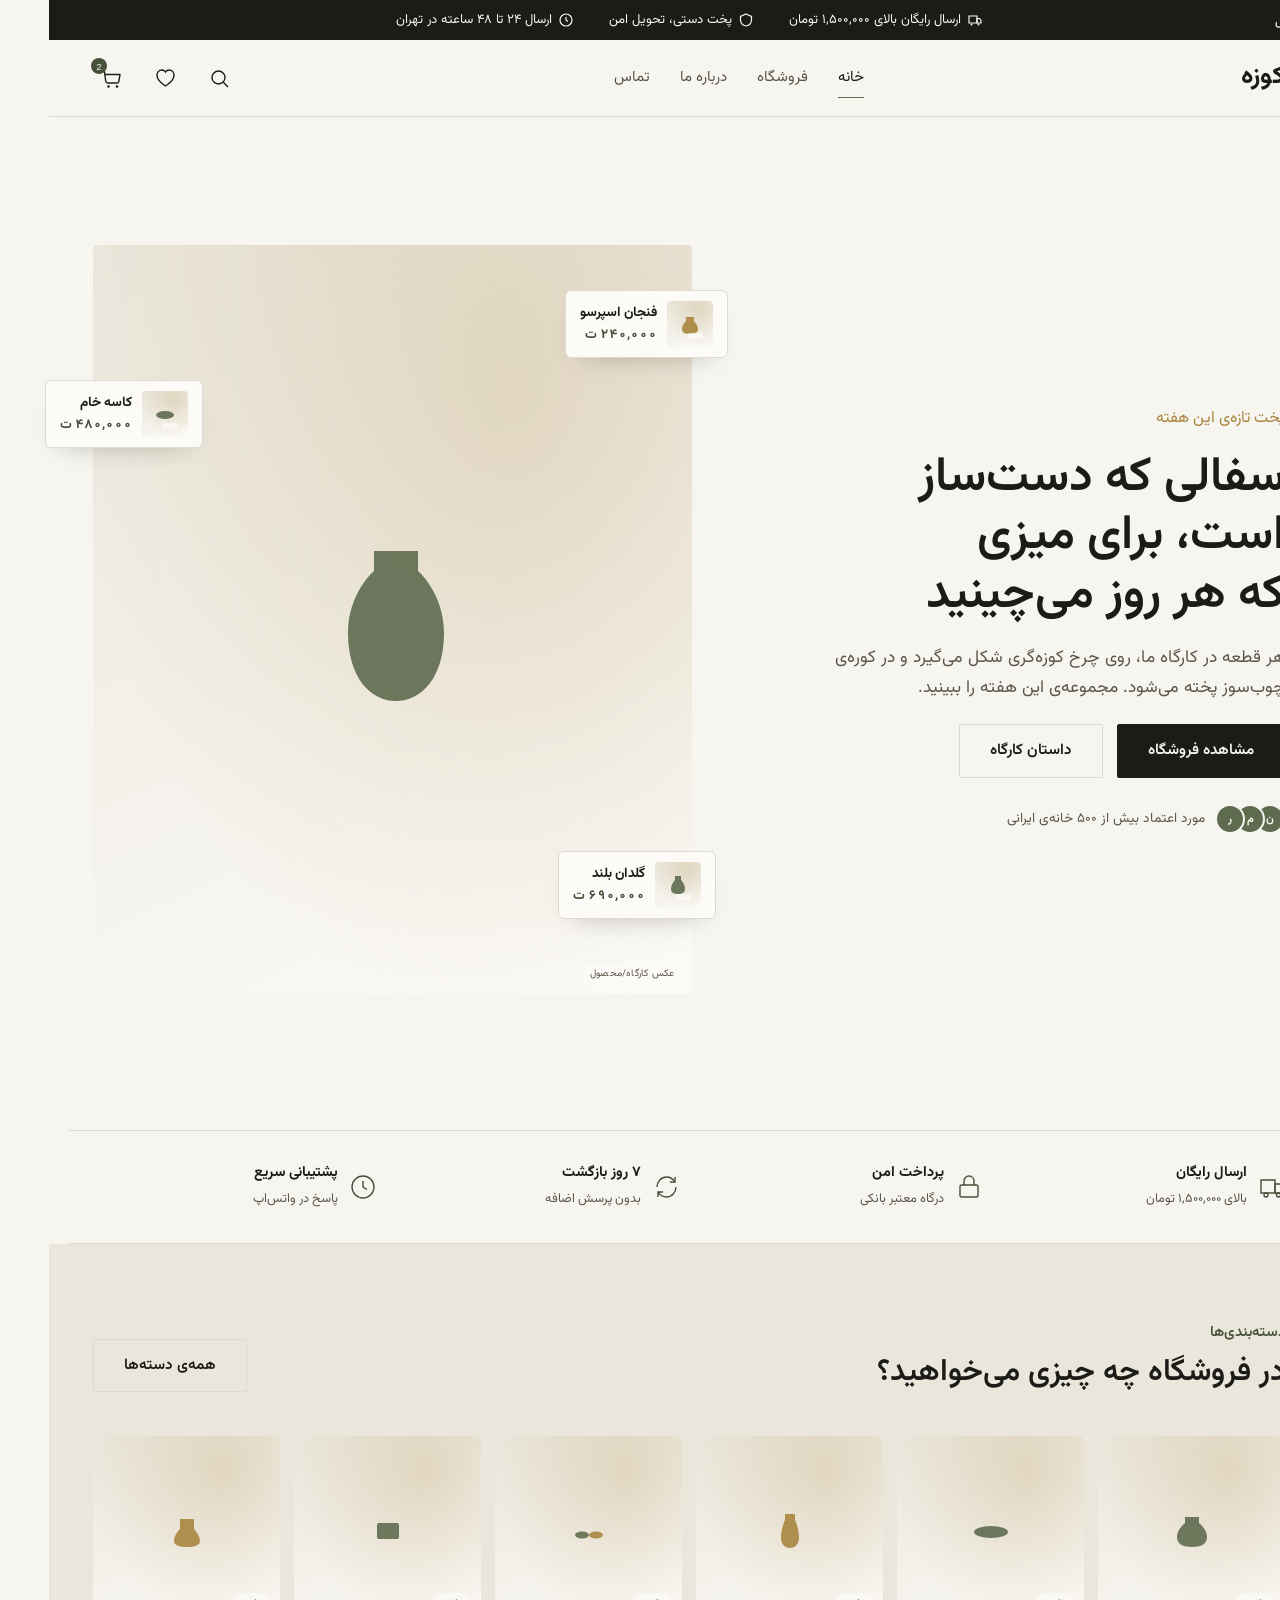
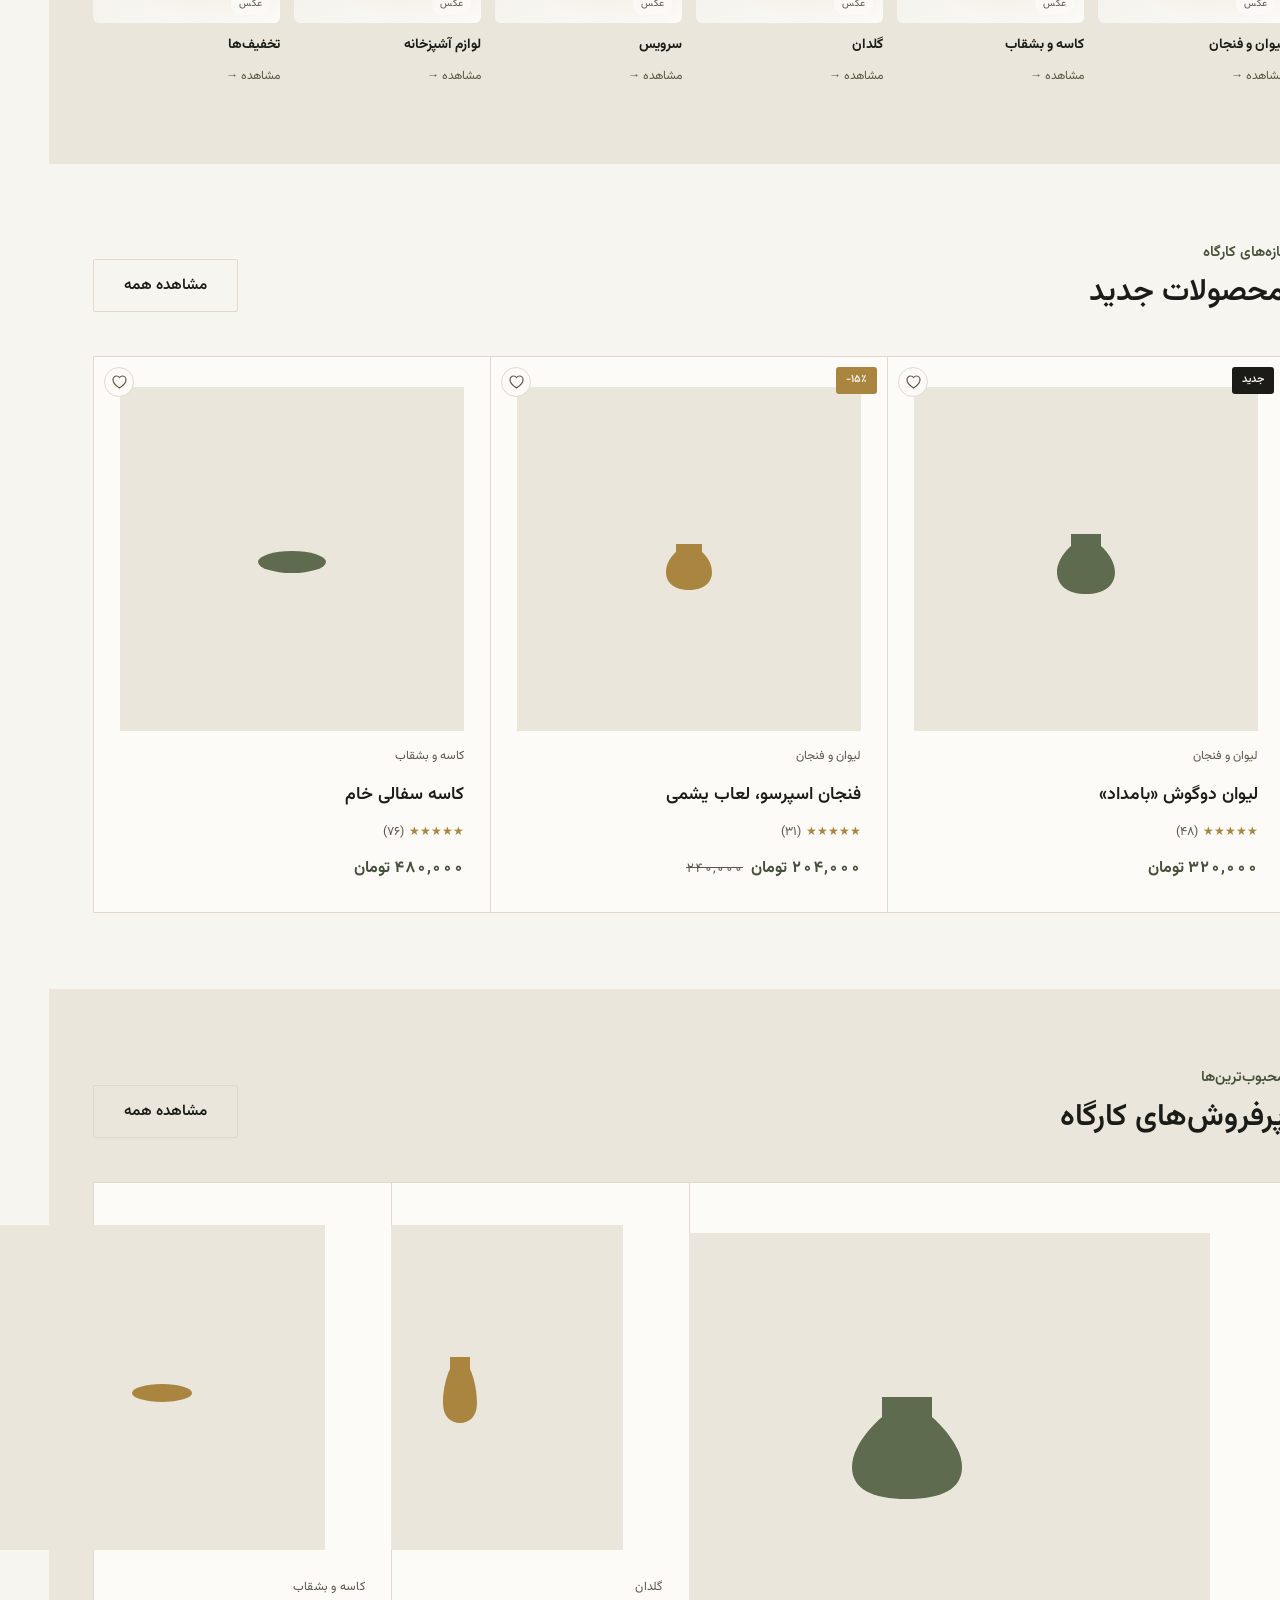
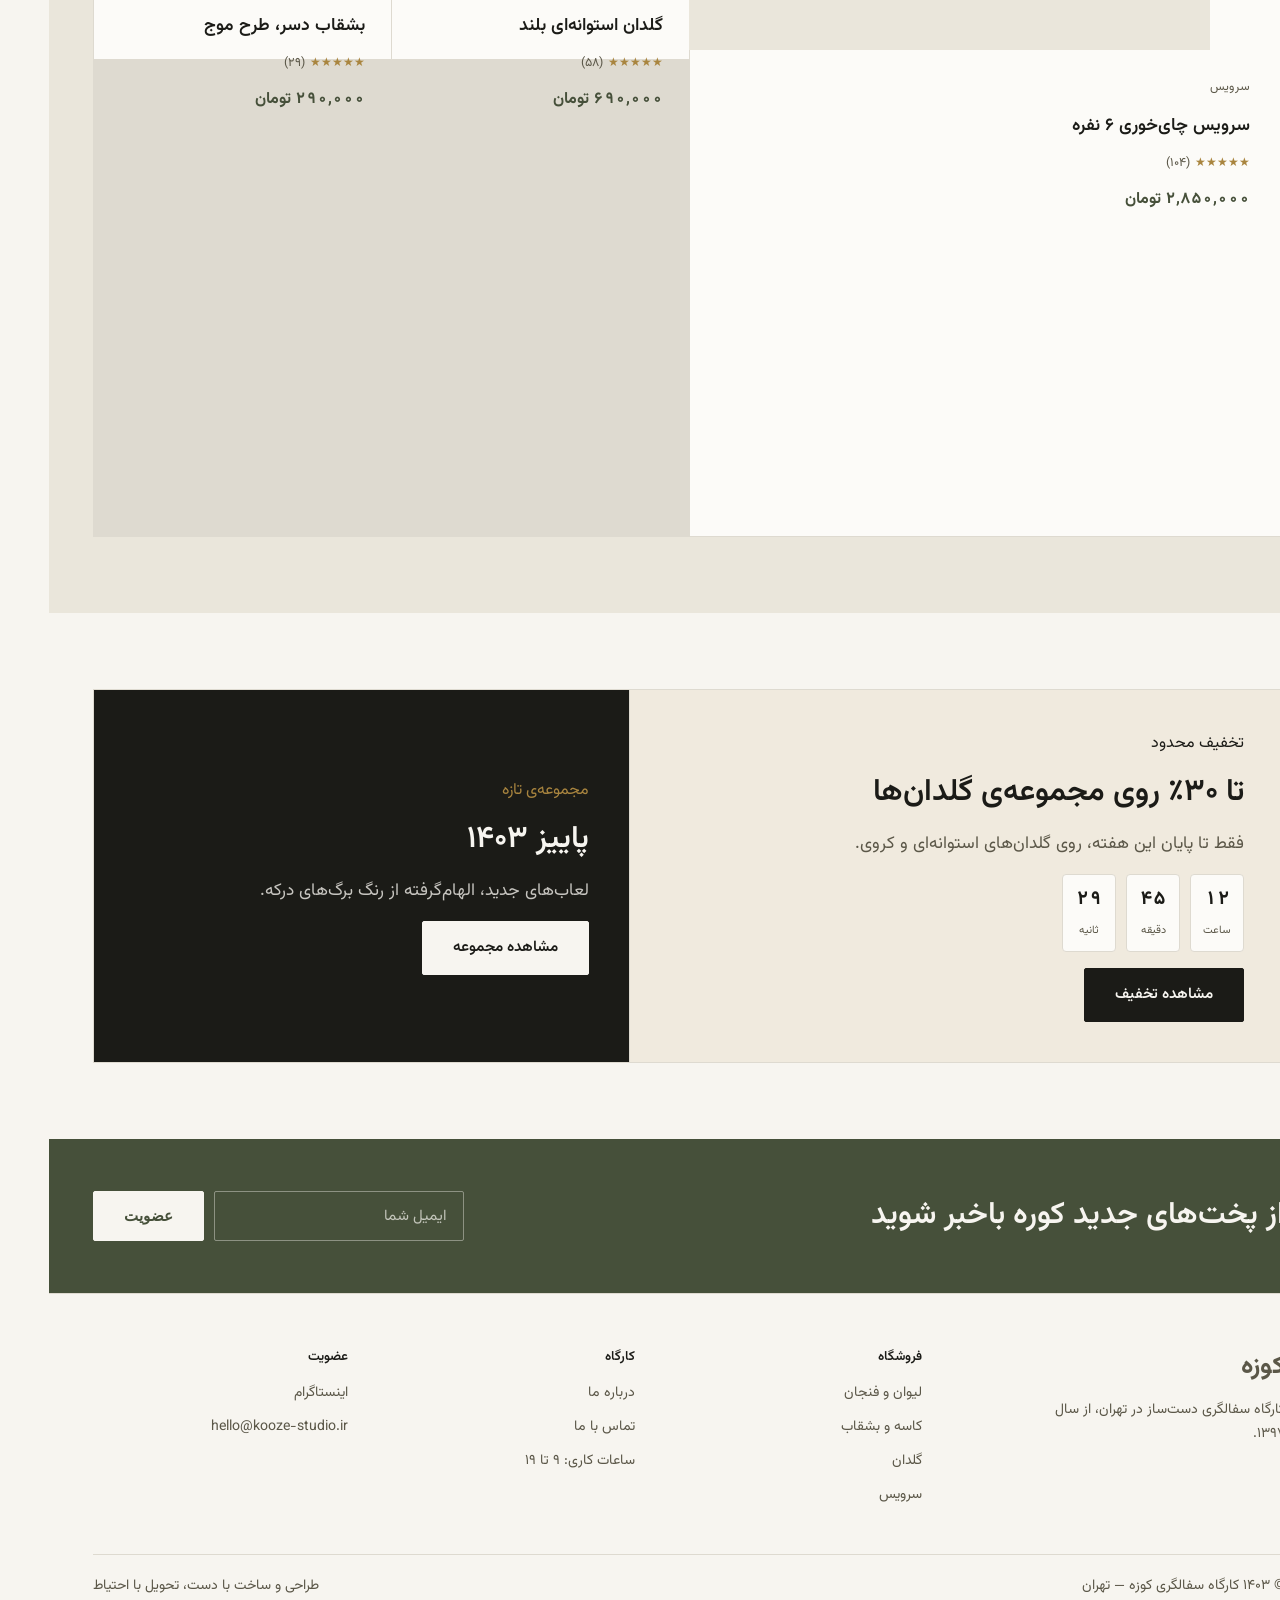
==== commit 598c9fa4: "Add full e-commerce home layout: hero, categories, arrivals, promo Restructures the homepage toward " ====
--- a/index.html
+++ b/index.html
@@ -12,7 +12,13 @@
 </head>
 <body>
 
-<div class="promo-strip">ارسال رایگان برای خریدهای بالای ۱,۵۰۰,۰۰۰ تومان در تهران</div>
+<div class="util-bar">
+  <div class="wrap">
+    <span><svg width="14" height="14" viewBox="0 0 14 14" fill="none"><path d="M1 3H9V10H1V3Z" stroke="currentColor" stroke-width="1.2"/><path d="M9 5.5H11.5L13 7.5V10H9V5.5Z" stroke="currentColor" stroke-width="1.2"/><circle cx="3.5" cy="11.5" r="1" fill="currentColor"/><circle cx="10.5" cy="11.5" r="1" fill="currentColor"/></svg>ارسال رایگان بالای ۱,۵۰۰,۰۰۰ تومان</span>
+    <span><svg width="14" height="14" viewBox="0 0 14 14" fill="none"><path d="M7 1L12.5 3.5V7C12.5 10 10 12.3 7 13C4 12.3 1.5 10 1.5 7V3.5L7 1Z" stroke="currentColor" stroke-width="1.2"/></svg>پخت دستی، تحویل امن</span>
+    <span><svg width="14" height="14" viewBox="0 0 14 14" fill="none"><circle cx="7" cy="7" r="6" stroke="currentColor" stroke-width="1.2"/><path d="M7 4V7L9 8.5" stroke="currentColor" stroke-width="1.2"/></svg>ارسال ۲۴ تا ۴۸ ساعته در تهران</span>
+  </div>
+</div>
 
 <header class="site-header">
   <div class="wrap">
@@ -27,6 +33,9 @@
       <button class="icon-btn" aria-label="جست‌وجو">
         <svg width="19" height="19" viewBox="0 0 19 19" fill="none"><circle cx="8.5" cy="8.5" r="6.5" stroke="currentColor" stroke-width="1.4"/><line x1="13.3" y1="13.3" x2="18" y2="18" stroke="currentColor" stroke-width="1.4"/></svg>
       </button>
+      <button class="icon-btn" aria-label="علاقه‌مندی‌ها">
+        <svg width="19" height="18" viewBox="0 0 19 18" fill="none"><path d="M9.5 17C9.5 17 1 12 1 6.2C1 3.3 3.2 1 6 1C7.5 1 8.8 1.8 9.5 3C10.2 1.8 11.5 1 13 1C15.8 1 18 3.3 18 6.2C18 12 9.5 17 9.5 17Z" stroke="currentColor" stroke-width="1.4"/></svg>
+      </button>
       <button class="icon-btn" aria-label="سبد خرید">
         <svg width="20" height="19" viewBox="0 0 20 19" fill="none"><path d="M1 1H3.2L4.8 12.5C4.95 13.4 5.7 14 6.6 14H16C16.85 14 17.6 13.4 17.75 12.55L19 5.5H4.4" stroke="currentColor" stroke-width="1.4" stroke-linejoin="round"/><circle cx="7.5" cy="17.5" r="1.3" fill="currentColor"/><circle cx="16" cy="17.5" r="1.3" fill="currentColor"/></svg>
         <span class="cart-count">2</span>
@@ -38,118 +47,203 @@
   </div>
 </header>
 
-<section class="hero">
+<!-- HERO: hero-visual/.photo-tile و float-card ها placeholder هستند؛ با عکس واقعی محصول/کارگاه جایگزین شوند -->
+<section class="hero-lifestyle">
   <div class="wrap">
     <div class="hero-copy">
-      <h1>سفال دست‌ساز، برای میزی که هر روز می‌چینید</h1>
+      <p class="kicker">پخت تازه‌ی این هفته</p>
+      <h1>سفالی که دست‌ساز است، برای میزی که هر روز می‌چینید</h1>
       <p class="lede">هر قطعه در کارگاه ما، روی چرخ کوزه‌گری شکل می‌گیرد و در کوره‌ی چوب‌سوز پخته می‌شود. مجموعه‌ی این هفته را ببینید.</p>
       <div class="btn-row">
         <a class="btn btn-primary" href="shop.html">مشاهده فروشگاه</a>
         <a class="btn btn-ghost" href="about.html">داستان کارگاه</a>
       </div>
-    </div>
-    <div class="spotlight-card">
-      <span class="badge">پرفروش این هفته</span>
-      <figure>
-        <svg width="130" height="130" viewBox="0 0 130 130">
-          <path class="vessel-fill" d="M45 24H85V38C85 38 104 56 104 82C104 106 88 118 65 118C42 118 26 106 26 82C26 56 45 38 45 38V24Z"/>
-        </svg>
-      </figure>
-      <div>
+      <div class="trust-row-mini">
+        <span class="avatars"><span>ن</span><span>م</span><span>ر</span></span>
+        مورد اعتماد بیش از ۵۰۰ خانه‌ی ایرانی
+      </div>
+    </div>
+    <div class="hero-visual">
+      <div class="photo-tile" data-label="عکس کارگاه/محصول">
+        <svg width="150" height="180" viewBox="0 0 150 180"><path class="vessel-fill" d="M56 22H100V42C100 42 126 64 126 104C126 148 104 172 78 172C52 172 30 148 30 104C30 64 56 42 56 42V22Z"/></svg>
+      </div>
+      <div class="float-card fc-1">
+        <div class="photo-tile" data-label=""><svg width="26" height="26" viewBox="0 0 26 26"><path class="vessel-fill brass" d="M9 6H17V10C17 10 21 14 21 18C21 21.3 18.5 23 13 23C7.5 23 5 21.3 5 18C5 14 9 10 9 10V6Z"/></svg></div>
+        <div><b>فنجان اسپرسو</b><span class="price">۲۴۰,۰۰۰ ت</span></div>
+      </div>
+      <div class="float-card fc-2">
+        <div class="photo-tile" data-label=""><svg width="26" height="26" viewBox="0 0 26 26"><ellipse class="vessel-fill" cx="13" cy="14" rx="9" ry="4"/></svg></div>
+        <div><b>کاسه خام</b><span class="price">۴۸۰,۰۰۰ ت</span></div>
+      </div>
+      <div class="float-card fc-3">
+        <div class="photo-tile" data-label=""><svg width="26" height="26" viewBox="0 0 26 26"><path class="vessel-fill" d="M10 4H16V8C16 8 20 12 20 17C20 20.5 17.5 22 13 22C8.5 22 6 20.5 6 17C6 12 10 8 10 8V4Z"/></svg></div>
+        <div><b>گلدان بلند</b><span class="price">۶۹۰,۰۰۰ ت</span></div>
+      </div>
+    </div>
+  </div>
+</section>
+
+<section style="padding-block: 0;">
+  <div class="wrap trust-row">
+    <div class="item">
+      <svg width="26" height="26" viewBox="0 0 26 26" fill="none"><path d="M2 6H16V19H2V6Z" stroke="currentColor" stroke-width="1.4"/><path d="M16 10H21L24 14.5V19H16V10Z" stroke="currentColor" stroke-width="1.4"/><circle cx="7" cy="21" r="2" stroke="currentColor" stroke-width="1.4"/><circle cx="19.5" cy="21" r="2" stroke="currentColor" stroke-width="1.4"/></svg>
+      <div><b>ارسال رایگان</b><span>بالای ۱,۵۰۰,۰۰۰ تومان</span></div>
+    </div>
+    <div class="item">
+      <svg width="26" height="26" viewBox="0 0 26 26" fill="none"><rect x="4" y="11" width="18" height="12" rx="1.5" stroke="currentColor" stroke-width="1.4"/><path d="M8 11V7C8 4.2 10.2 2 13 2C15.8 2 18 4.2 18 7V11" stroke="currentColor" stroke-width="1.4"/></svg>
+      <div><b>پرداخت امن</b><span>درگاه معتبر بانکی</span></div>
+    </div>
+    <div class="item">
+      <svg width="26" height="26" viewBox="0 0 26 26" fill="none"><path d="M4 13C4 7.5 8.3 3 13.5 3C17 3 20.1 5 21.8 8" stroke="currentColor" stroke-width="1.4"/><path d="M22 3V8H17" stroke="currentColor" stroke-width="1.4"/><path d="M23 13C23 18.5 18.7 23 13.5 23C10 23 6.9 21 5.2 18" stroke="currentColor" stroke-width="1.4"/><path d="M5 23V18H10" stroke="currentColor" stroke-width="1.4"/></svg>
+      <div><b>۷ روز بازگشت</b><span>بدون پرسش اضافه</span></div>
+    </div>
+    <div class="item">
+      <svg width="26" height="26" viewBox="0 0 26 26" fill="none"><circle cx="13" cy="13" r="11" stroke="currentColor" stroke-width="1.4"/><path d="M13 7V13L17 15.5" stroke="currentColor" stroke-width="1.4"/></svg>
+      <div><b>پشتیبانی سریع</b><span>پاسخ در واتس‌اپ</span></div>
+    </div>
+  </div>
+</section>
+
+<!-- CATEGORY TILES: هر .photo-tile باید با عکس واقعی از دسته‌ی محصول جایگزین شود -->
+<section class="alt">
+  <div class="wrap">
+    <div class="section-head">
+      <div class="stack"><p class="kicker">دسته‌بندی‌ها</p><h2>در فروشگاه چه چیزی می‌خواهید؟</h2></div>
+      <a class="btn btn-ghost" href="shop.html">همه‌ی دسته‌ها</a>
+    </div>
+    <div class="cat-tiles">
+      <a href="shop.html">
+        <div class="photo-tile" data-label="عکس"><svg width="46" height="46" viewBox="0 0 46 46"><path class="vessel-fill" d="M16 10H30V16C30 16 38 22 38 30C38 37 32 40 23 40C14 40 8 37 8 30C8 22 16 16 16 16V10Z"/></svg></div>
+        <b>لیوان و فنجان</b><span class="go">مشاهده →</span>
+      </a>
+      <a href="shop.html">
+        <div class="photo-tile" data-label="عکس"><svg width="46" height="46" viewBox="0 0 46 46"><ellipse class="vessel-fill" cx="23" cy="25" rx="17" ry="6"/></svg></div>
+        <b>کاسه و بشقاب</b><span class="go">مشاهده →</span>
+      </a>
+      <a href="shop.html">
+        <div class="photo-tile" data-label="عکس"><svg width="46" height="46" viewBox="0 0 46 46"><path class="vessel-fill brass" d="M18 7H28V13C28 13 32 21 32 31C32 38 27 41 23 41C19 41 14 38 14 31C14 21 18 13 18 13V7Z"/></svg></div>
+        <b>گلدان</b><span class="go">مشاهده →</span>
+      </a>
+      <a href="shop.html">
+        <div class="photo-tile" data-label="عکس"><svg width="46" height="46" viewBox="0 0 46 46"><ellipse class="vessel-fill" cx="16" cy="28" rx="7" ry="3.5"/><ellipse class="vessel-fill brass" cx="30" cy="28" rx="7" ry="3.5"/></svg></div>
+        <b>سرویس</b><span class="go">مشاهده →</span>
+      </a>
+      <a href="shop.html">
+        <div class="photo-tile" data-label="عکس"><svg width="46" height="46" viewBox="0 0 46 46"><rect class="vessel-fill" x="12" y="16" width="22" height="16" rx="2"/></svg></div>
+        <b>لوازم آشپزخانه</b><span class="go">مشاهده →</span>
+      </a>
+      <a href="shop.html">
+        <div class="photo-tile" data-label="عکس"><svg width="46" height="46" viewBox="0 0 46 46"><path class="vessel-fill brass" d="M16 12H30V22C30 22 36 28 36 34C36 38 31 40 23 40C15 40 10 38 10 34C10 28 16 22 16 22V12Z"/></svg></div>
+        <b>تخفیف‌ها</b><span class="go">مشاهده →</span>
+      </a>
+    </div>
+  </div>
+</section>
+
+<!-- NEW ARRIVALS: کارت‌ها روی طرح کاتالوگ shop.html هستند؛ عکس، امتیاز و برچسب هم دارند -->
+<section>
+  <div class="wrap">
+    <div class="section-head">
+      <div class="stack"><p class="kicker">تازه‌های کارگاه</p><h2>محصولات جدید</h2></div>
+      <a class="btn btn-ghost" href="shop.html">مشاهده همه</a>
+    </div>
+    <div class="grid">
+      <div class="card">
+        <span class="badge-tag">جدید</span>
+        <button class="wishlist-btn" aria-label="افزودن به علاقه‌مندی‌ها"><svg width="15" height="14" viewBox="0 0 15 14" fill="none"><path d="M7.5 13C7.5 13 1 9 1 4.8C1 2.7 2.6 1 4.6 1C5.8 1 6.8 1.6 7.5 2.5C8.2 1.6 9.2 1 10.4 1C12.4 1 14 2.7 14 4.8C14 9 7.5 13 7.5 13Z" stroke="currentColor" stroke-width="1.2"/></svg></button>
+        <figure>
+          <svg width="90" height="90" viewBox="0 0 90 90"><path class="vessel-fill" d="M30 20H60V32C60 32 74 44 74 58C74 72 63 80 45 80C27 80 16 72 16 58C16 44 30 32 30 32V20Z"/></svg>
+          <button class="quick-add">افزودن به سبد</button>
+        </figure>
+        <span class="cat">لیوان و فنجان</span>
+        <h3>لیوان دوگوش «بامداد»</h3>
+        <div class="rating"><span class="stars">★★★★★</span>(۴۸)</div>
+        <span class="price">۳۲۰,۰۰۰ تومان</span>
+      </div>
+
+      <div class="card">
+        <span class="badge-tag sale">۱۵٪-</span>
+        <button class="wishlist-btn" aria-label="افزودن به علاقه‌مندی‌ها"><svg width="15" height="14" viewBox="0 0 15 14" fill="none"><path d="M7.5 13C7.5 13 1 9 1 4.8C1 2.7 2.6 1 4.6 1C5.8 1 6.8 1.6 7.5 2.5C8.2 1.6 9.2 1 10.4 1C12.4 1 14 2.7 14 4.8C14 9 7.5 13 7.5 13Z" stroke="currentColor" stroke-width="1.2"/></svg></button>
+        <figure>
+          <svg width="90" height="90" viewBox="0 0 90 90"><path class="vessel-fill brass" d="M32 30H58V38C58 38 68 46 68 58C68 70 58 76 45 76C32 76 22 70 22 58C22 46 32 38 32 38V30Z"/></svg>
+          <button class="quick-add">افزودن به سبد</button>
+        </figure>
+        <span class="cat">لیوان و فنجان</span>
+        <h3>فنجان اسپرسو، لعاب یشمی</h3>
+        <div class="rating"><span class="stars">★★★★★</span>(۳۱)</div>
+        <div class="price-row-sm"><span class="price">۲۰۴,۰۰۰ تومان</span><span class="price-strike">۲۴۰,۰۰۰</span></div>
+      </div>
+
+      <div class="card">
+        <button class="wishlist-btn" aria-label="افزودن به علاقه‌مندی‌ها"><svg width="15" height="14" viewBox="0 0 15 14" fill="none"><path d="M7.5 13C7.5 13 1 9 1 4.8C1 2.7 2.6 1 4.6 1C5.8 1 6.8 1.6 7.5 2.5C8.2 1.6 9.2 1 10.4 1C12.4 1 14 2.7 14 4.8C14 9 7.5 13 7.5 13Z" stroke="currentColor" stroke-width="1.2"/></svg></button>
+        <figure>
+          <svg width="90" height="90" viewBox="0 0 90 90"><ellipse class="vessel-fill" cx="45" cy="48" rx="34" ry="11"/></svg>
+          <button class="quick-add">افزودن به سبد</button>
+        </figure>
+        <span class="cat">کاسه و بشقاب</span>
         <h3>کاسه سفالی خام</h3>
-        <span class="cat">کاسه و بشقاب</span>
-      </div>
-      <div class="price-row">
+        <div class="rating"><span class="stars">★★★★★</span>(۷۶)</div>
         <span class="price">۴۸۰,۰۰۰ تومان</span>
-        <button class="btn btn-ghost btn-sm">افزودن</button>
-      </div>
-    </div>
-  </div>
-</section>
-
-<section class="alt" style="padding-block: 32px 40px;">
-  <div class="wrap">
-    <nav class="cat-strip">
-      <a href="shop.html" class="active">همه‌ی محصولات</a>
-      <a href="shop.html">لیوان و فنجان</a>
-      <a href="shop.html">کاسه و بشقاب</a>
-      <a href="shop.html">گلدان</a>
-      <a href="shop.html">سرویس</a>
-      <a href="shop.html">تخفیف‌ها</a>
-    </nav>
-  </div>
-</section>
-
-<section>
+      </div>
+    </div>
+  </div>
+</section>
+
+<section class="alt">
   <div class="wrap">
     <div class="section-head">
-      <div class="stack">
-        <p class="kicker">منتخب فروشگاه</p>
-        <h2>مجموعه‌ی این هفته</h2>
-      </div>
+      <div class="stack"><p class="kicker">محبوب‌ترین‌ها</p><h2>پرفروش‌های کارگاه</h2></div>
       <a class="btn btn-ghost" href="shop.html">مشاهده همه</a>
     </div>
     <div class="feature-grid">
       <div class="tile lead">
+        <span class="badge-tag">پرفروش</span>
         <figure><svg width="220" height="150" viewBox="0 0 220 150"><path class="vessel-fill" d="M85 30H135V50C135 50 165 75 165 100C165 122 145 132 110 132C75 132 55 122 55 100C55 75 85 50 85 50V30Z"/></svg></figure>
         <span class="cat">سرویس</span>
         <h3>سرویس چای‌خوری ۶ نفره</h3>
+        <div class="rating"><span class="stars">★★★★★</span>(۱۰۴)</div>
         <span class="price">۲,۸۵۰,۰۰۰ تومان</span>
       </div>
       <div class="tile">
-        <figure><svg width="90" height="90" viewBox="0 0 90 90"><path class="vessel-fill" d="M30 20H60V32C60 32 74 44 74 58C74 72 63 80 45 80C27 80 16 72 16 58C16 44 30 32 30 32V20Z"/></svg></figure>
-        <span class="cat">لیوان و فنجان</span>
-        <h3>لیوان دوگوش «بامداد»</h3>
-        <span class="price">۳۲۰,۰۰۰ تومان</span>
-      </div>
-      <div class="tile">
+        <span class="badge-tag">پرفروش</span>
         <figure><svg width="90" height="90" viewBox="0 0 90 90"><path class="vessel-fill brass" d="M35 14H55V26C55 26 62 40 62 60C62 74 54 80 45 80C36 80 28 74 28 60C28 40 35 26 35 26V14Z"/></svg></figure>
         <span class="cat">گلدان</span>
         <h3>گلدان استوانه‌ای بلند</h3>
+        <div class="rating"><span class="stars">★★★★★</span>(۵۸)</div>
         <span class="price">۶۹۰,۰۰۰ تومان</span>
       </div>
       <div class="tile">
-        <figure><svg width="90" height="90" viewBox="0 0 90 90"><ellipse class="vessel-fill" cx="45" cy="48" rx="34" ry="11"/></svg></figure>
+        <figure><svg width="90" height="90" viewBox="0 0 90 90"><ellipse class="vessel-fill brass" cx="45" cy="50" rx="30" ry="9"/></svg></figure>
         <span class="cat">کاسه و بشقاب</span>
         <h3>بشقاب دسر، طرح موج</h3>
+        <div class="rating"><span class="stars">★★★★★</span>(۲۹)</div>
         <span class="price">۲۹۰,۰۰۰ تومان</span>
       </div>
-      <div class="tile">
-        <figure><svg width="90" height="90" viewBox="0 0 90 90"><path class="vessel-fill brass" d="M32 30H58V38C58 38 68 46 68 58C68 70 58 76 45 76C32 76 22 70 22 58C22 46 32 38 32 38V30Z"/></svg></figure>
-        <span class="cat">لیوان و فنجان</span>
-        <h3>فنجان اسپرسو، لعاب یشمی</h3>
-        <span class="price">۲۴۰,۰۰۰ تومان</span>
-      </div>
-    </div>
-  </div>
-</section>
-
-<section class="alt">
-  <div class="wrap split">
-    <div class="split-copy">
-      <p class="kicker">فلسفه‌ی کار</p>
-      <h2>هیچ دو قطعه‌ای یکسان نیستند</h2>
-      <p class="lede">هر ظرف با دست روی چرخ شکل می‌گیرد، بنابراین وزن، انحنا و رنگ لعاب هر قطعه اندکی با بقیه فرق دارد. همین نایکنواختی، امضای کارگاه ماست.</p>
-      <div class="stats">
-        <div class="stat"><b>۶</b><span>سال فعالیت</span></div>
-        <div class="stat"><b>+۱۲۰۰</b><span>قطعه‌ی تحویل‌شده</span></div>
-        <div class="stat"><b>۱</b><span>کوره چوب‌سوز</span></div>
-      </div>
-    </div>
-    <div class="split-figure">
-      <svg width="160" height="190" viewBox="0 0 160 190">
-        <path class="vessel-fill" d="M56 30H104V48C104 48 128 68 128 106C128 148 108 170 80 170C52 170 32 148 32 106C32 68 56 48 56 48V30Z"/>
-      </svg>
     </div>
   </div>
 </section>
 
 <section>
-  <div class="wrap center">
-    <blockquote class="quote" style="margin: 0 auto; text-align: right; display: inline-block;">
-      «کاسه‌ای که از کوزه خریدم، هر روز صبح دست من است. نامنظمی لبه‌اش دقیقاً همان چیزی‌ست که آن را خاص می‌کند.»
-      <cite>— نگار صدر، مشتری کارگاه</cite>
-    </blockquote>
+  <div class="wrap">
+    <div class="promo-duo">
+      <div class="panel flash">
+        <p class="kicker">تخفیف محدود</p>
+        <h2>تا ۳۰٪ روی مجموعه‌ی گلدان‌ها</h2>
+        <p class="lede">فقط تا پایان این هفته، روی گلدان‌های استوانه‌ای و کروی.</p>
+        <div class="countdown" id="countdown">
+          <div class="unit"><b id="cd-h">12</b><span>ساعت</span></div>
+          <div class="unit"><b id="cd-m">45</b><span>دقیقه</span></div>
+          <div class="unit"><b id="cd-s">30</b><span>ثانیه</span></div>
+        </div>
+        <a class="btn btn-primary" href="shop.html" style="justify-self: start;">مشاهده تخفیف</a>
+      </div>
+      <div class="panel collection">
+        <p class="kicker" style="color: var(--brass);">مجموعه‌ی تازه</p>
+        <h2>پاییز ۱۴۰۳</h2>
+        <p class="lede">لعاب‌های جدید، الهام‌گرفته از رنگ برگ‌های درکه.</p>
+        <a class="btn btn-primary" href="shop.html" style="background: var(--bg); color: var(--ink); border-color: var(--bg); justify-self: start;">مشاهده مجموعه</a>
+      </div>
+    </div>
   </div>
 </section>
 
--- a/styles.css
+++ b/styles.css
@@ -386,6 +386,165 @@
 @media (max-width: 760px) { .footer-grid { grid-template-columns: 1fr 1fr; } }
 @media (max-width: 480px) { .footer-grid { grid-template-columns: 1fr; } }
 
+/* ================= Utility bar ================= */
+.util-bar {
+  background: var(--ink);
+  color: var(--bg);
+  font-size: 0.82rem;
+}
+.util-bar .wrap {
+  display: flex;
+  justify-content: center;
+  gap: 36px;
+  padding-block: 9px;
+  flex-wrap: wrap;
+}
+.util-bar span { display: flex; align-items: center; gap: 7px; white-space: nowrap; }
+.util-bar svg { flex-shrink: 0; }
+@media (max-width: 640px) { .util-bar span:nth-child(2) { display: none; } }
+
+/* ================= Photo tile (placeholder for real photography) ================= */
+.photo-tile {
+  background:
+    radial-gradient(120% 140% at 70% 20%, color-mix(in srgb, var(--brass) 22%, transparent), transparent 60%),
+    linear-gradient(155deg, var(--bg-alt), var(--card));
+  display: flex; align-items: center; justify-content: center;
+  position: relative;
+  overflow: hidden;
+}
+.photo-tile .vessel-fill { opacity: 0.9; }
+.photo-tile::after {
+  content: attr(data-label);
+  position: absolute;
+  bottom: 8px; inset-inline-start: 10px;
+  font-size: 0.62rem;
+  letter-spacing: 0.02em;
+  color: var(--ink-soft);
+  background: color-mix(in srgb, var(--card) 75%, transparent);
+  padding: 3px 8px;
+  border-radius: 999px;
+}
+
+/* ================= Hero (lifestyle + floating cards) ================= */
+.hero-lifestyle .wrap {
+  display: grid;
+  grid-template-columns: 1fr 1.1fr;
+  gap: 48px;
+  align-items: center;
+  padding-block: 52px 60px;
+}
+.hero-lifestyle .hero-copy { display: grid; gap: 18px; }
+.hero-lifestyle .kicker { color: var(--brass); }
+.hero-lifestyle .btn-row { display: flex; gap: 14px; margin-top: 4px; flex-wrap: wrap; }
+.trust-row-mini { display: flex; align-items: center; gap: 10px; margin-top: 8px; font-size: 0.85rem; color: var(--ink-soft); }
+.trust-row-mini .avatars { display: flex; }
+.trust-row-mini .avatars span {
+  width: 30px; height: 30px; border-radius: 50%;
+  background: var(--sage); color: var(--bg);
+  display: flex; align-items: center; justify-content: center;
+  font-size: 0.7rem; font-weight: 700;
+  border: 2px solid var(--bg);
+  margin-inline-start: -10px;
+}
+.trust-row-mini .avatars span:first-child { margin-inline-start: 0; }
+
+.hero-visual { position: relative; }
+.hero-visual .photo-tile { aspect-ratio: 4/5; border-radius: 4px; }
+.float-card {
+  position: absolute;
+  background: var(--card);
+  border: 1px solid var(--line);
+  border-radius: 6px;
+  padding: 10px 14px;
+  display: flex; align-items: center; gap: 10px;
+  box-shadow: 0 12px 28px -18px rgba(20, 18, 10, 0.35);
+  font-size: 0.82rem;
+}
+.float-card .photo-tile { width: 46px; height: 46px; border-radius: 4px; flex-shrink: 0; }
+.float-card b { display: block; font-size: 0.85rem; }
+.float-card span.price { color: var(--sage-deep); font-weight: 700; font-variant-numeric: tabular-nums; font-size: 0.82rem; }
+.float-card.fc-1 { top: 6%; inset-inline-start: -6%; }
+.float-card.fc-2 { top: 18%; inset-inline-end: -8%; }
+.float-card.fc-3 { bottom: 10%; inset-inline-start: -4%; }
+@media (max-width: 900px) {
+  .hero-lifestyle .wrap { grid-template-columns: 1fr; padding-block: 32px 40px; }
+  .hero-visual { order: -1; max-width: 380px; margin: 0 auto 20px; }
+  .float-card { display: none; }
+}
+
+/* ================= Trust row ================= */
+.trust-row {
+  display: grid;
+  grid-template-columns: repeat(4, 1fr);
+  gap: 20px;
+  padding-block: 30px;
+  border-block: 1px solid var(--line);
+}
+.trust-row .item { display: flex; align-items: center; gap: 12px; }
+.trust-row .item svg { flex-shrink: 0; color: var(--sage-deep); }
+.trust-row .item b { display: block; font-size: 0.9rem; }
+.trust-row .item span { font-size: 0.8rem; color: var(--ink-soft); }
+@media (max-width: 760px) { .trust-row { grid-template-columns: repeat(2, 1fr); } }
+
+/* ================= Category tiles ================= */
+.cat-tiles {
+  display: grid;
+  grid-template-columns: repeat(6, 1fr);
+  gap: 14px;
+}
+.cat-tiles a { display: grid; gap: 10px; }
+.cat-tiles .photo-tile { aspect-ratio: 1/1; border-radius: 6px; }
+.cat-tiles b { font-size: 0.86rem; }
+.cat-tiles .go { font-size: 0.76rem; color: var(--ink-soft); display: flex; align-items: center; gap: 4px; }
+@media (max-width: 900px) { .cat-tiles { grid-template-columns: repeat(3, 1fr); } }
+@media (max-width: 520px) { .cat-tiles { grid-template-columns: repeat(2, 1fr); } }
+
+/* ================= Rating + badge + wishlist ================= */
+.rating { display: flex; align-items: center; gap: 5px; font-size: 0.78rem; color: var(--ink-soft); }
+.rating .stars { display: flex; gap: 1px; color: var(--brass); }
+.badge-tag {
+  position: absolute; top: 10px; inset-inline-start: 10px;
+  background: var(--ink); color: var(--bg);
+  font-size: 0.68rem; font-weight: 600;
+  padding: 4px 10px; border-radius: 3px; z-index: 2;
+}
+.badge-tag.sale { background: var(--brass); }
+.wishlist-btn {
+  position: absolute; top: 10px; inset-inline-end: 10px; z-index: 2;
+  background: var(--card); border: 1px solid var(--line); border-radius: 50%;
+  width: 30px; height: 30px; display: flex; align-items: center; justify-content: center;
+  color: var(--ink-soft); cursor: pointer;
+}
+.wishlist-btn:hover { color: var(--sage-deep); border-color: var(--sage-deep); }
+.card .price-row-sm { display: flex; align-items: baseline; gap: 8px; }
+.card .price-strike { color: var(--ink-soft); text-decoration: line-through; font-size: 0.82rem; font-variant-numeric: tabular-nums; }
+
+/* ================= Promo duo (flash sale + collection) ================= */
+.promo-duo {
+  display: grid;
+  grid-template-columns: 1.1fr 0.9fr;
+  gap: 1px;
+  background: var(--line);
+  border: 1px solid var(--line);
+}
+.promo-duo .panel {
+  padding: 40px;
+  display: grid;
+  gap: 16px;
+  align-content: center;
+}
+.promo-duo .panel.flash { background: color-mix(in srgb, var(--brass) 14%, var(--card)); }
+.promo-duo .panel.collection { background: var(--ink); color: var(--bg); }
+.promo-duo .panel.collection .lede { color: color-mix(in srgb, var(--bg) 78%, transparent); }
+.countdown { display: flex; gap: 10px; font-variant-numeric: tabular-nums; }
+.countdown .unit {
+  background: var(--card); border: 1px solid var(--line);
+  border-radius: 4px; padding: 8px 12px; text-align: center; min-width: 54px;
+}
+.countdown .unit b { display: block; font-size: 1.2rem; }
+.countdown .unit span { font-size: 0.68rem; color: var(--ink-soft); }
+@media (max-width: 760px) { .promo-duo { grid-template-columns: 1fr; } }
+
 /* ================= Utility ================= */
 .center { text-align: center; }
 .mt { margin-top: 44px; }
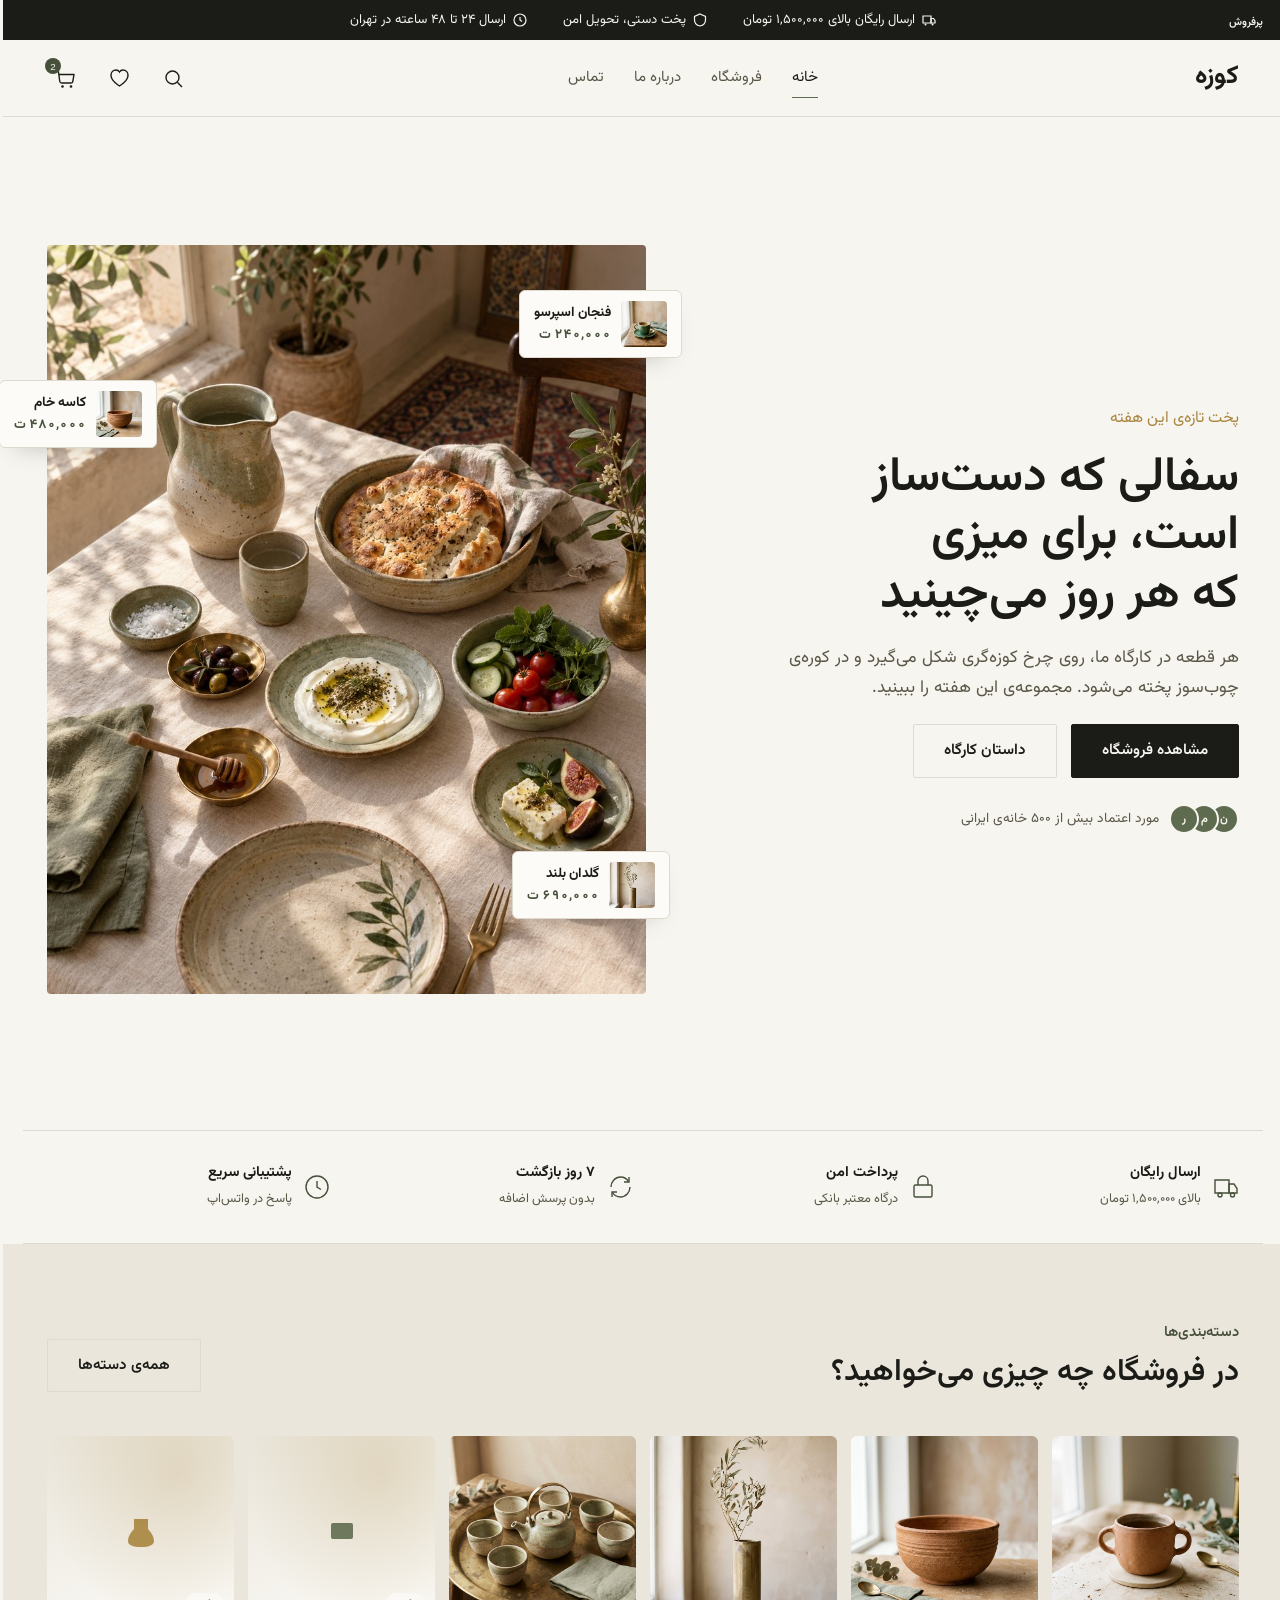
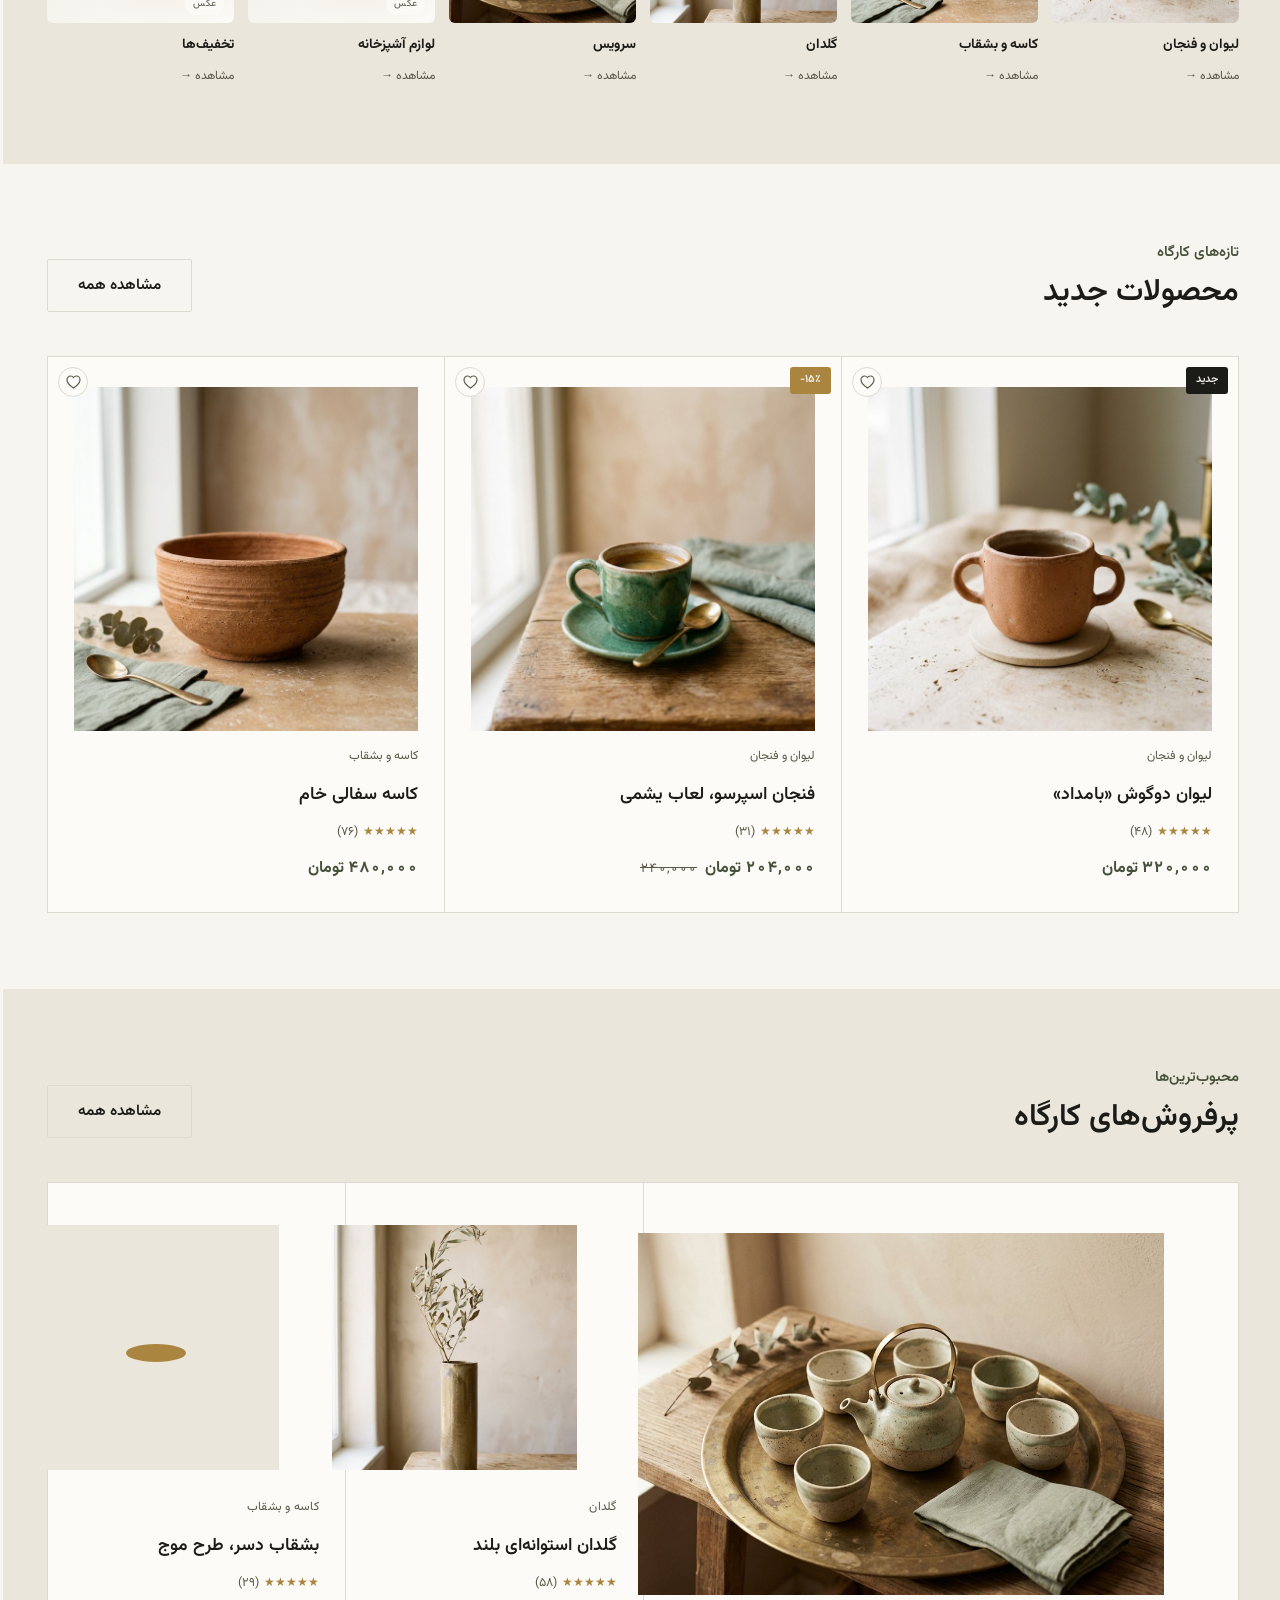
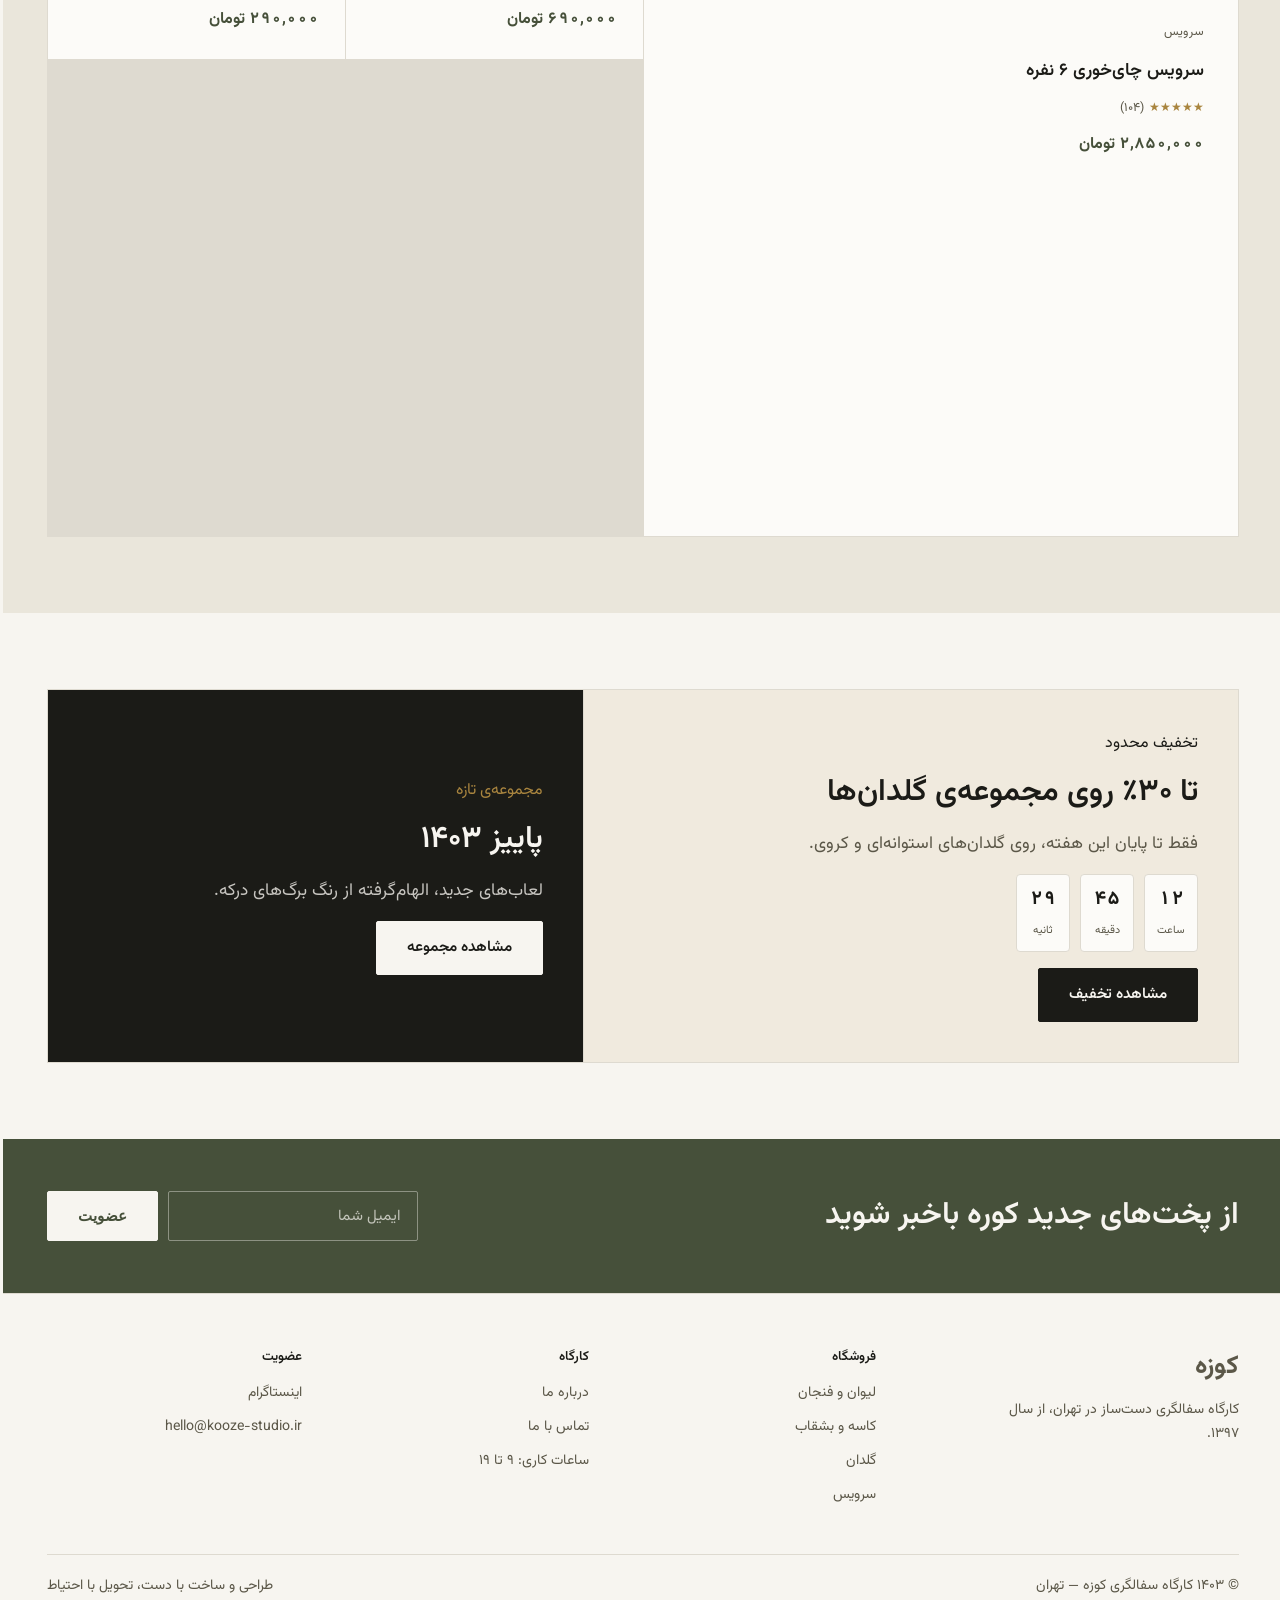
==== commit 66ffea8a: "Wire in real product photography from the client's provided images Replaces SVG placeholder tiles wi" ====
--- a/index.html
+++ b/index.html
@@ -47,7 +47,7 @@
   </div>
 </header>
 
-<!-- HERO: hero-visual/.photo-tile و float-card ها placeholder هستند؛ با عکس واقعی محصول/کارگاه جایگزین شوند -->
+<!-- HERO -->
 <section class="hero-lifestyle">
   <div class="wrap">
     <div class="hero-copy">
@@ -64,19 +64,19 @@
       </div>
     </div>
     <div class="hero-visual">
-      <div class="photo-tile" data-label="عکس کارگاه/محصول">
-        <svg width="150" height="180" viewBox="0 0 150 180"><path class="vessel-fill" d="M56 22H100V42C100 42 126 64 126 104C126 148 104 172 78 172C52 172 30 148 30 104C30 64 56 42 56 42V22Z"/></svg>
+      <div class="photo-tile">
+        <img src="images/hero.jpg" alt="میز صبحانه با ظروف سفالی دست‌ساز کوزه" loading="eager">
       </div>
       <div class="float-card fc-1">
-        <div class="photo-tile" data-label=""><svg width="26" height="26" viewBox="0 0 26 26"><path class="vessel-fill brass" d="M9 6H17V10C17 10 21 14 21 18C21 21.3 18.5 23 13 23C7.5 23 5 21.3 5 18C5 14 9 10 9 10V6Z"/></svg></div>
+        <div class="photo-tile"><img src="images/cup-sage.jpg" alt="فنجان اسپرسو لعاب یشمی"></div>
         <div><b>فنجان اسپرسو</b><span class="price">۲۴۰,۰۰۰ ت</span></div>
       </div>
       <div class="float-card fc-2">
-        <div class="photo-tile" data-label=""><svg width="26" height="26" viewBox="0 0 26 26"><ellipse class="vessel-fill" cx="13" cy="14" rx="9" ry="4"/></svg></div>
+        <div class="photo-tile"><img src="images/bowl-raw.jpg" alt="کاسه سفالی خام"></div>
         <div><b>کاسه خام</b><span class="price">۴۸۰,۰۰۰ ت</span></div>
       </div>
       <div class="float-card fc-3">
-        <div class="photo-tile" data-label=""><svg width="26" height="26" viewBox="0 0 26 26"><path class="vessel-fill" d="M10 4H16V8C16 8 20 12 20 17C20 20.5 17.5 22 13 22C8.5 22 6 20.5 6 17C6 12 10 8 10 8V4Z"/></svg></div>
+        <div class="photo-tile"><img src="images/vase-brass.jpg" alt="گلدان استوانه‌ای بلند"></div>
         <div><b>گلدان بلند</b><span class="price">۶۹۰,۰۰۰ ت</span></div>
       </div>
     </div>
@@ -104,7 +104,6 @@
   </div>
 </section>
 
-<!-- CATEGORY TILES: هر .photo-tile باید با عکس واقعی از دسته‌ی محصول جایگزین شود -->
 <section class="alt">
   <div class="wrap">
     <div class="section-head">
@@ -113,19 +112,19 @@
     </div>
     <div class="cat-tiles">
       <a href="shop.html">
-        <div class="photo-tile" data-label="عکس"><svg width="46" height="46" viewBox="0 0 46 46"><path class="vessel-fill" d="M16 10H30V16C30 16 38 22 38 30C38 37 32 40 23 40C14 40 8 37 8 30C8 22 16 16 16 16V10Z"/></svg></div>
+        <div class="photo-tile"><img src="images/mug-terracotta.jpg" alt="لیوان و فنجان"></div>
         <b>لیوان و فنجان</b><span class="go">مشاهده →</span>
       </a>
       <a href="shop.html">
-        <div class="photo-tile" data-label="عکس"><svg width="46" height="46" viewBox="0 0 46 46"><ellipse class="vessel-fill" cx="23" cy="25" rx="17" ry="6"/></svg></div>
+        <div class="photo-tile"><img src="images/bowl-raw.jpg" alt="کاسه و بشقاب"></div>
         <b>کاسه و بشقاب</b><span class="go">مشاهده →</span>
       </a>
       <a href="shop.html">
-        <div class="photo-tile" data-label="عکس"><svg width="46" height="46" viewBox="0 0 46 46"><path class="vessel-fill brass" d="M18 7H28V13C28 13 32 21 32 31C32 38 27 41 23 41C19 41 14 38 14 31C14 21 18 13 18 13V7Z"/></svg></div>
+        <div class="photo-tile"><img src="images/vase-brass.jpg" alt="گلدان"></div>
         <b>گلدان</b><span class="go">مشاهده →</span>
       </a>
       <a href="shop.html">
-        <div class="photo-tile" data-label="عکس"><svg width="46" height="46" viewBox="0 0 46 46"><ellipse class="vessel-fill" cx="16" cy="28" rx="7" ry="3.5"/><ellipse class="vessel-fill brass" cx="30" cy="28" rx="7" ry="3.5"/></svg></div>
+        <div class="photo-tile"><img src="images/tea-set.jpg" alt="سرویس"></div>
         <b>سرویس</b><span class="go">مشاهده →</span>
       </a>
       <a href="shop.html">
@@ -140,7 +139,6 @@
   </div>
 </section>
 
-<!-- NEW ARRIVALS: کارت‌ها روی طرح کاتالوگ shop.html هستند؛ عکس، امتیاز و برچسب هم دارند -->
 <section>
   <div class="wrap">
     <div class="section-head">
@@ -152,7 +150,7 @@
         <span class="badge-tag">جدید</span>
         <button class="wishlist-btn" aria-label="افزودن به علاقه‌مندی‌ها"><svg width="15" height="14" viewBox="0 0 15 14" fill="none"><path d="M7.5 13C7.5 13 1 9 1 4.8C1 2.7 2.6 1 4.6 1C5.8 1 6.8 1.6 7.5 2.5C8.2 1.6 9.2 1 10.4 1C12.4 1 14 2.7 14 4.8C14 9 7.5 13 7.5 13Z" stroke="currentColor" stroke-width="1.2"/></svg></button>
         <figure>
-          <svg width="90" height="90" viewBox="0 0 90 90"><path class="vessel-fill" d="M30 20H60V32C60 32 74 44 74 58C74 72 63 80 45 80C27 80 16 72 16 58C16 44 30 32 30 32V20Z"/></svg>
+          <img src="images/mug-terracotta.jpg" alt="لیوان دوگوش «بامداد»">
           <button class="quick-add">افزودن به سبد</button>
         </figure>
         <span class="cat">لیوان و فنجان</span>
@@ -165,7 +163,7 @@
         <span class="badge-tag sale">۱۵٪-</span>
         <button class="wishlist-btn" aria-label="افزودن به علاقه‌مندی‌ها"><svg width="15" height="14" viewBox="0 0 15 14" fill="none"><path d="M7.5 13C7.5 13 1 9 1 4.8C1 2.7 2.6 1 4.6 1C5.8 1 6.8 1.6 7.5 2.5C8.2 1.6 9.2 1 10.4 1C12.4 1 14 2.7 14 4.8C14 9 7.5 13 7.5 13Z" stroke="currentColor" stroke-width="1.2"/></svg></button>
         <figure>
-          <svg width="90" height="90" viewBox="0 0 90 90"><path class="vessel-fill brass" d="M32 30H58V38C58 38 68 46 68 58C68 70 58 76 45 76C32 76 22 70 22 58C22 46 32 38 32 38V30Z"/></svg>
+          <img src="images/cup-sage.jpg" alt="فنجان اسپرسو، لعاب یشمی">
           <button class="quick-add">افزودن به سبد</button>
         </figure>
         <span class="cat">لیوان و فنجان</span>
@@ -177,7 +175,7 @@
       <div class="card">
         <button class="wishlist-btn" aria-label="افزودن به علاقه‌مندی‌ها"><svg width="15" height="14" viewBox="0 0 15 14" fill="none"><path d="M7.5 13C7.5 13 1 9 1 4.8C1 2.7 2.6 1 4.6 1C5.8 1 6.8 1.6 7.5 2.5C8.2 1.6 9.2 1 10.4 1C12.4 1 14 2.7 14 4.8C14 9 7.5 13 7.5 13Z" stroke="currentColor" stroke-width="1.2"/></svg></button>
         <figure>
-          <svg width="90" height="90" viewBox="0 0 90 90"><ellipse class="vessel-fill" cx="45" cy="48" rx="34" ry="11"/></svg>
+          <img src="images/bowl-raw.jpg" alt="کاسه سفالی خام">
           <button class="quick-add">افزودن به سبد</button>
         </figure>
         <span class="cat">کاسه و بشقاب</span>
@@ -198,7 +196,7 @@
     <div class="feature-grid">
       <div class="tile lead">
         <span class="badge-tag">پرفروش</span>
-        <figure><svg width="220" height="150" viewBox="0 0 220 150"><path class="vessel-fill" d="M85 30H135V50C135 50 165 75 165 100C165 122 145 132 110 132C75 132 55 122 55 100C55 75 85 50 85 50V30Z"/></svg></figure>
+        <figure><img src="images/tea-set.jpg" alt="سرویس چای‌خوری ۶ نفره"></figure>
         <span class="cat">سرویس</span>
         <h3>سرویس چای‌خوری ۶ نفره</h3>
         <div class="rating"><span class="stars">★★★★★</span>(۱۰۴)</div>
@@ -206,7 +204,7 @@
       </div>
       <div class="tile">
         <span class="badge-tag">پرفروش</span>
-        <figure><svg width="90" height="90" viewBox="0 0 90 90"><path class="vessel-fill brass" d="M35 14H55V26C55 26 62 40 62 60C62 74 54 80 45 80C36 80 28 74 28 60C28 40 35 26 35 26V14Z"/></svg></figure>
+        <figure><img src="images/vase-brass.jpg" alt="گلدان استوانه‌ای بلند"></figure>
         <span class="cat">گلدان</span>
         <h3>گلدان استوانه‌ای بلند</h3>
         <div class="rating"><span class="stars">★★★★★</span>(۵۸)</div>
--- a/styles.css
+++ b/styles.css
@@ -240,6 +240,8 @@
   aspect-ratio: 1/1;
   background: var(--bg-alt);
   display: flex; align-items: center; justify-content: center;
+  position: relative;
+  overflow: hidden;
 }
 .feature-grid .tile.lead figure { aspect-ratio: 16/11; }
 .feature-grid .price { color: var(--sage-deep); font-weight: 700; font-variant-numeric: tabular-nums; }
@@ -317,7 +319,8 @@
   .split, .split.reverse { grid-template-columns: 1fr; }
   .split.reverse .split-figure { order: -1; }
 }
-.split-figure { aspect-ratio: 4/3; background: var(--bg-alt); display: flex; align-items: center; justify-content: center; }
+.split-figure { aspect-ratio: 4/3; background: var(--bg-alt); display: flex; align-items: center; justify-content: center; overflow: hidden; }
+.split-figure img { width: 100%; height: 100%; object-fit: cover; }
 .split-copy { display: grid; gap: 16px; }
 .split-copy .lede { max-width: 52ch; }
 
@@ -424,6 +427,19 @@
   padding: 3px 8px;
   border-radius: 999px;
 }
+.photo-tile:has(img)::after { content: none; }
+.photo-tile img {
+  width: 100%; height: 100%;
+  object-fit: cover;
+  display: block;
+}
+
+/* figure/card images (product photography, no gradient placeholder) */
+.card figure img, .feature-grid figure img {
+  width: 100%; height: 100%;
+  object-fit: cover;
+  position: absolute; inset: 0;
+}
 
 /* ================= Hero (lifestyle + floating cards) ================= */
 .hero-lifestyle .wrap {
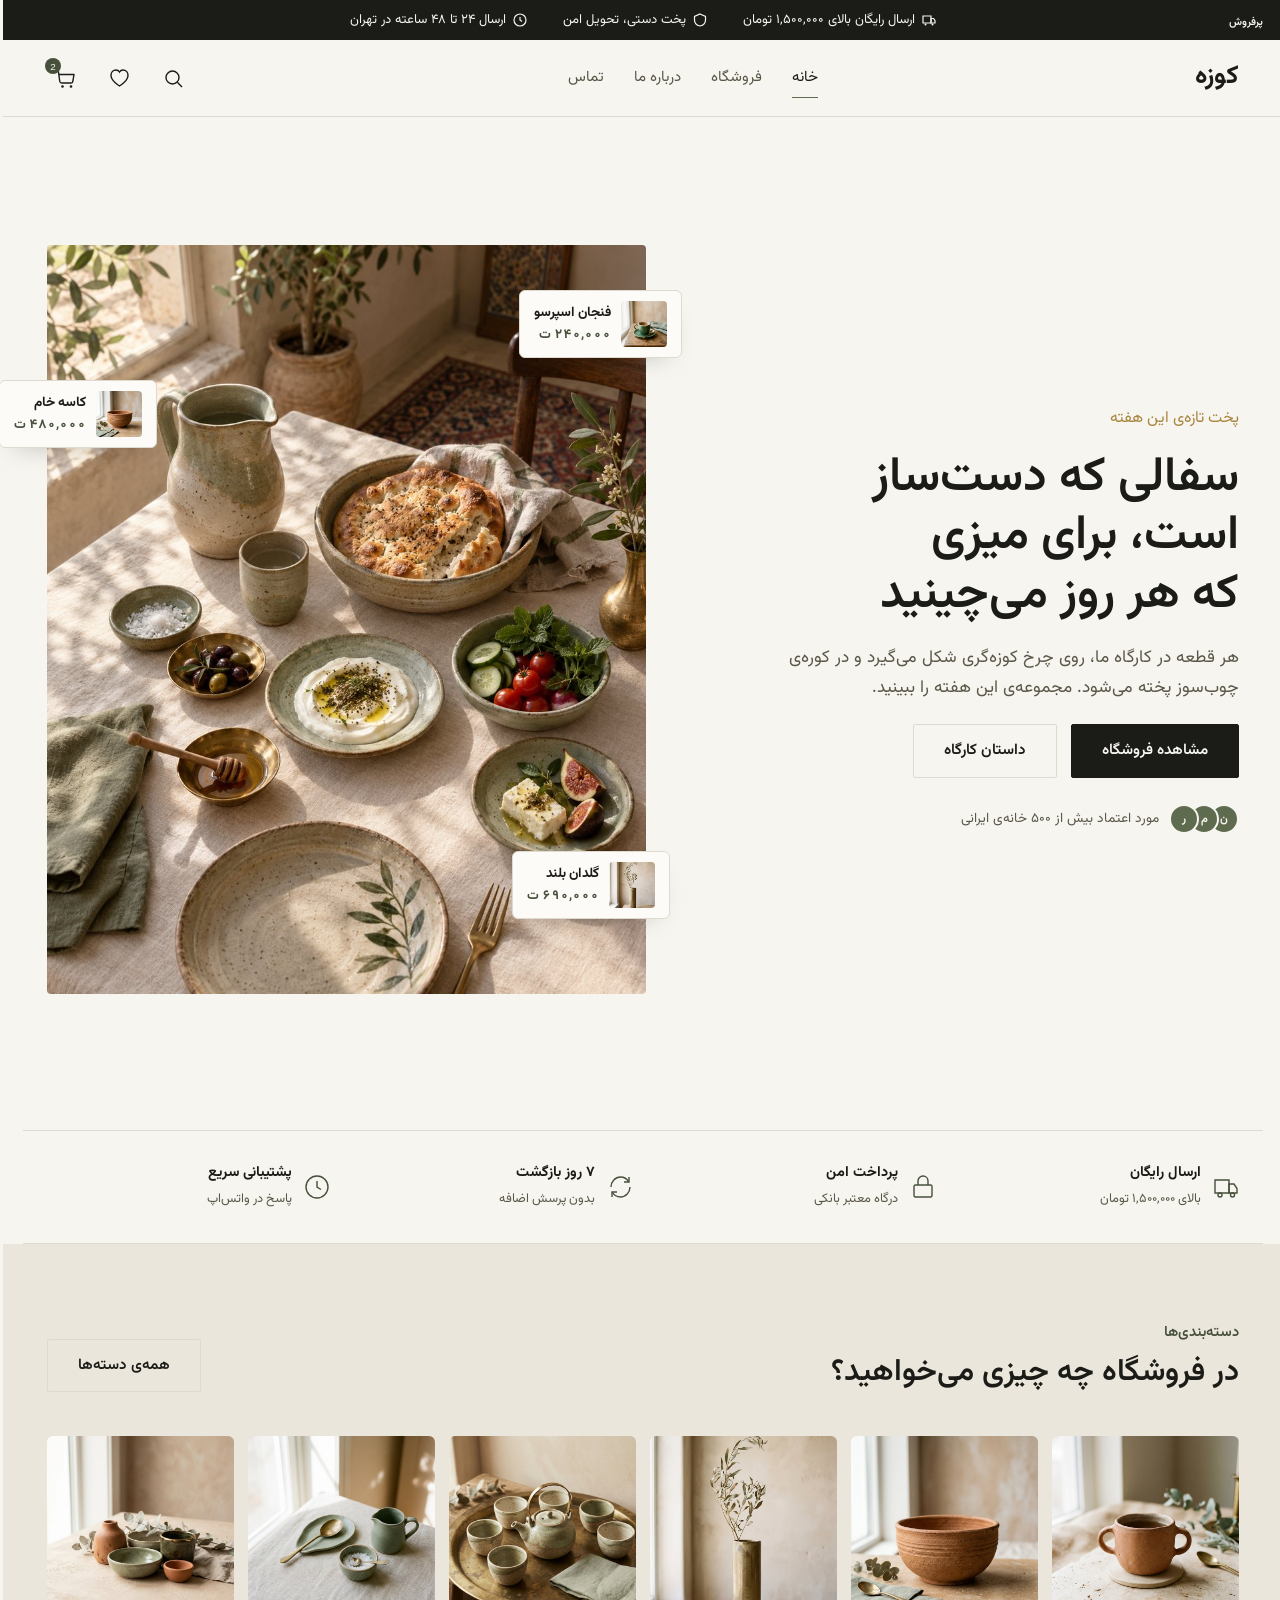
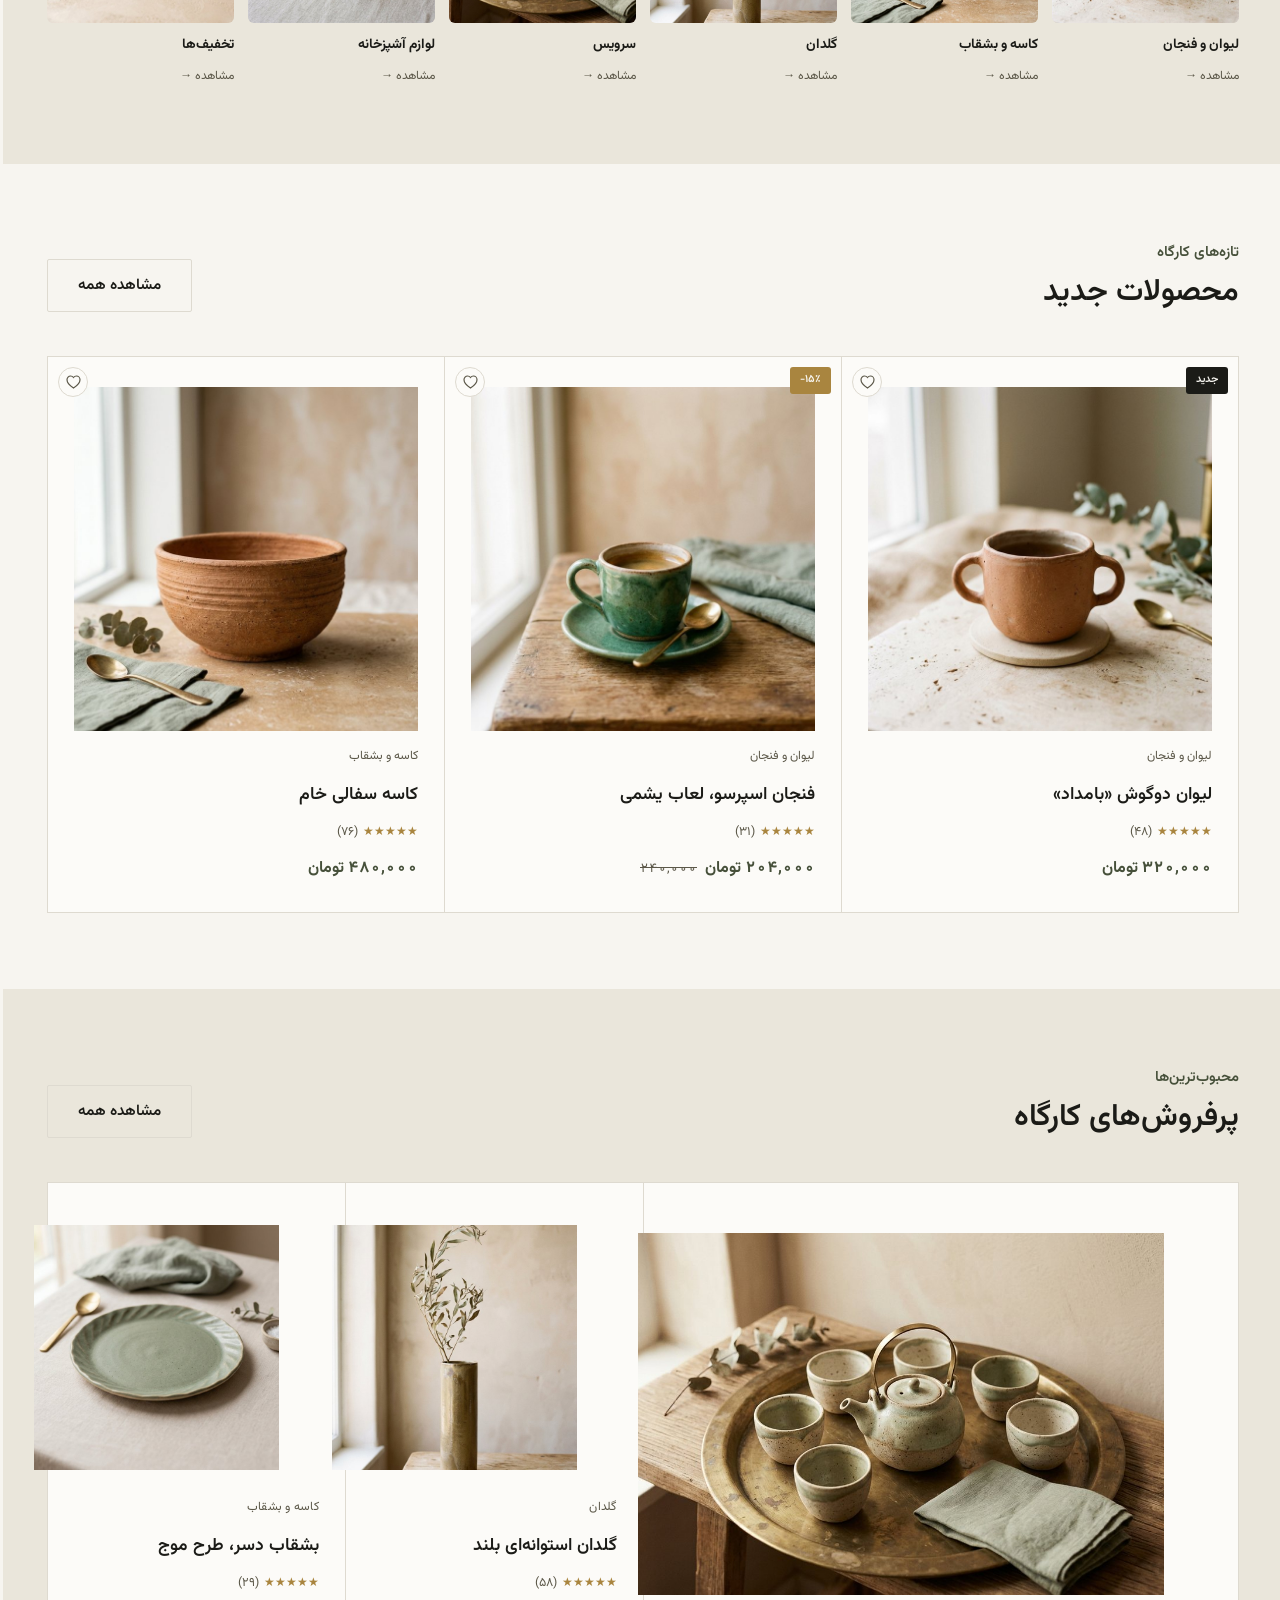
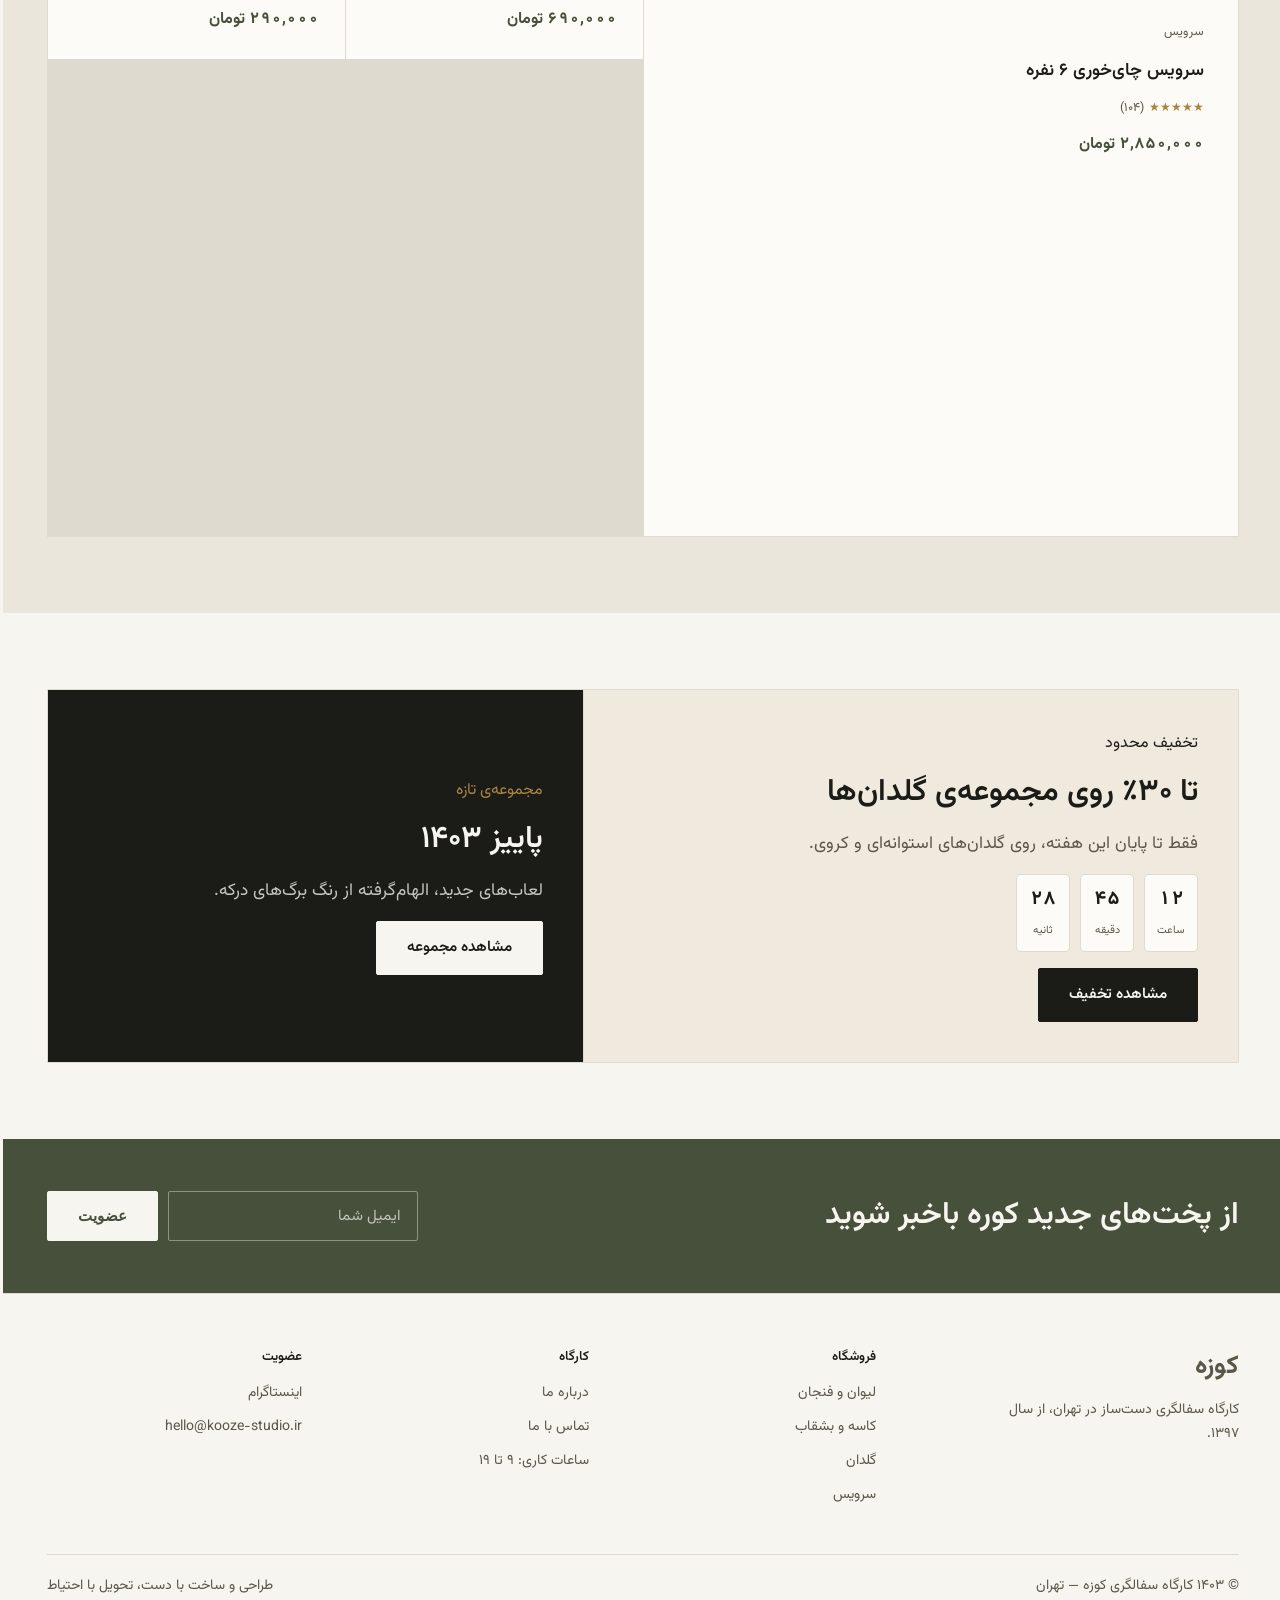
==== commit 38df4811: "Wire in the remaining 5 product/category photos Client sent an updated archive with the same 7 image" ====
--- a/index.html
+++ b/index.html
@@ -128,11 +128,11 @@
         <b>سرویس</b><span class="go">مشاهده →</span>
       </a>
       <a href="shop.html">
-        <div class="photo-tile" data-label="عکس"><svg width="46" height="46" viewBox="0 0 46 46"><rect class="vessel-fill" x="12" y="16" width="22" height="16" rx="2"/></svg></div>
+        <div class="photo-tile"><img src="images/cat-kitchenware.jpg" alt="لوازم آشپزخانه"></div>
         <b>لوازم آشپزخانه</b><span class="go">مشاهده →</span>
       </a>
       <a href="shop.html">
-        <div class="photo-tile" data-label="عکس"><svg width="46" height="46" viewBox="0 0 46 46"><path class="vessel-fill brass" d="M16 12H30V22C30 22 36 28 36 34C36 38 31 40 23 40C15 40 10 38 10 34C10 28 16 22 16 22V12Z"/></svg></div>
+        <div class="photo-tile"><img src="images/cat-sale.jpg" alt="تخفیف‌ها"></div>
         <b>تخفیف‌ها</b><span class="go">مشاهده →</span>
       </a>
     </div>
@@ -211,7 +211,7 @@
         <span class="price">۶۹۰,۰۰۰ تومان</span>
       </div>
       <div class="tile">
-        <figure><svg width="90" height="90" viewBox="0 0 90 90"><ellipse class="vessel-fill brass" cx="45" cy="50" rx="30" ry="9"/></svg></figure>
+        <figure><img src="images/plate-wave.jpg" alt="بشقاب دسر، طرح موج"></figure>
         <span class="cat">کاسه و بشقاب</span>
         <h3>بشقاب دسر، طرح موج</h3>
         <div class="rating"><span class="stars">★★★★★</span>(۲۹)</div>
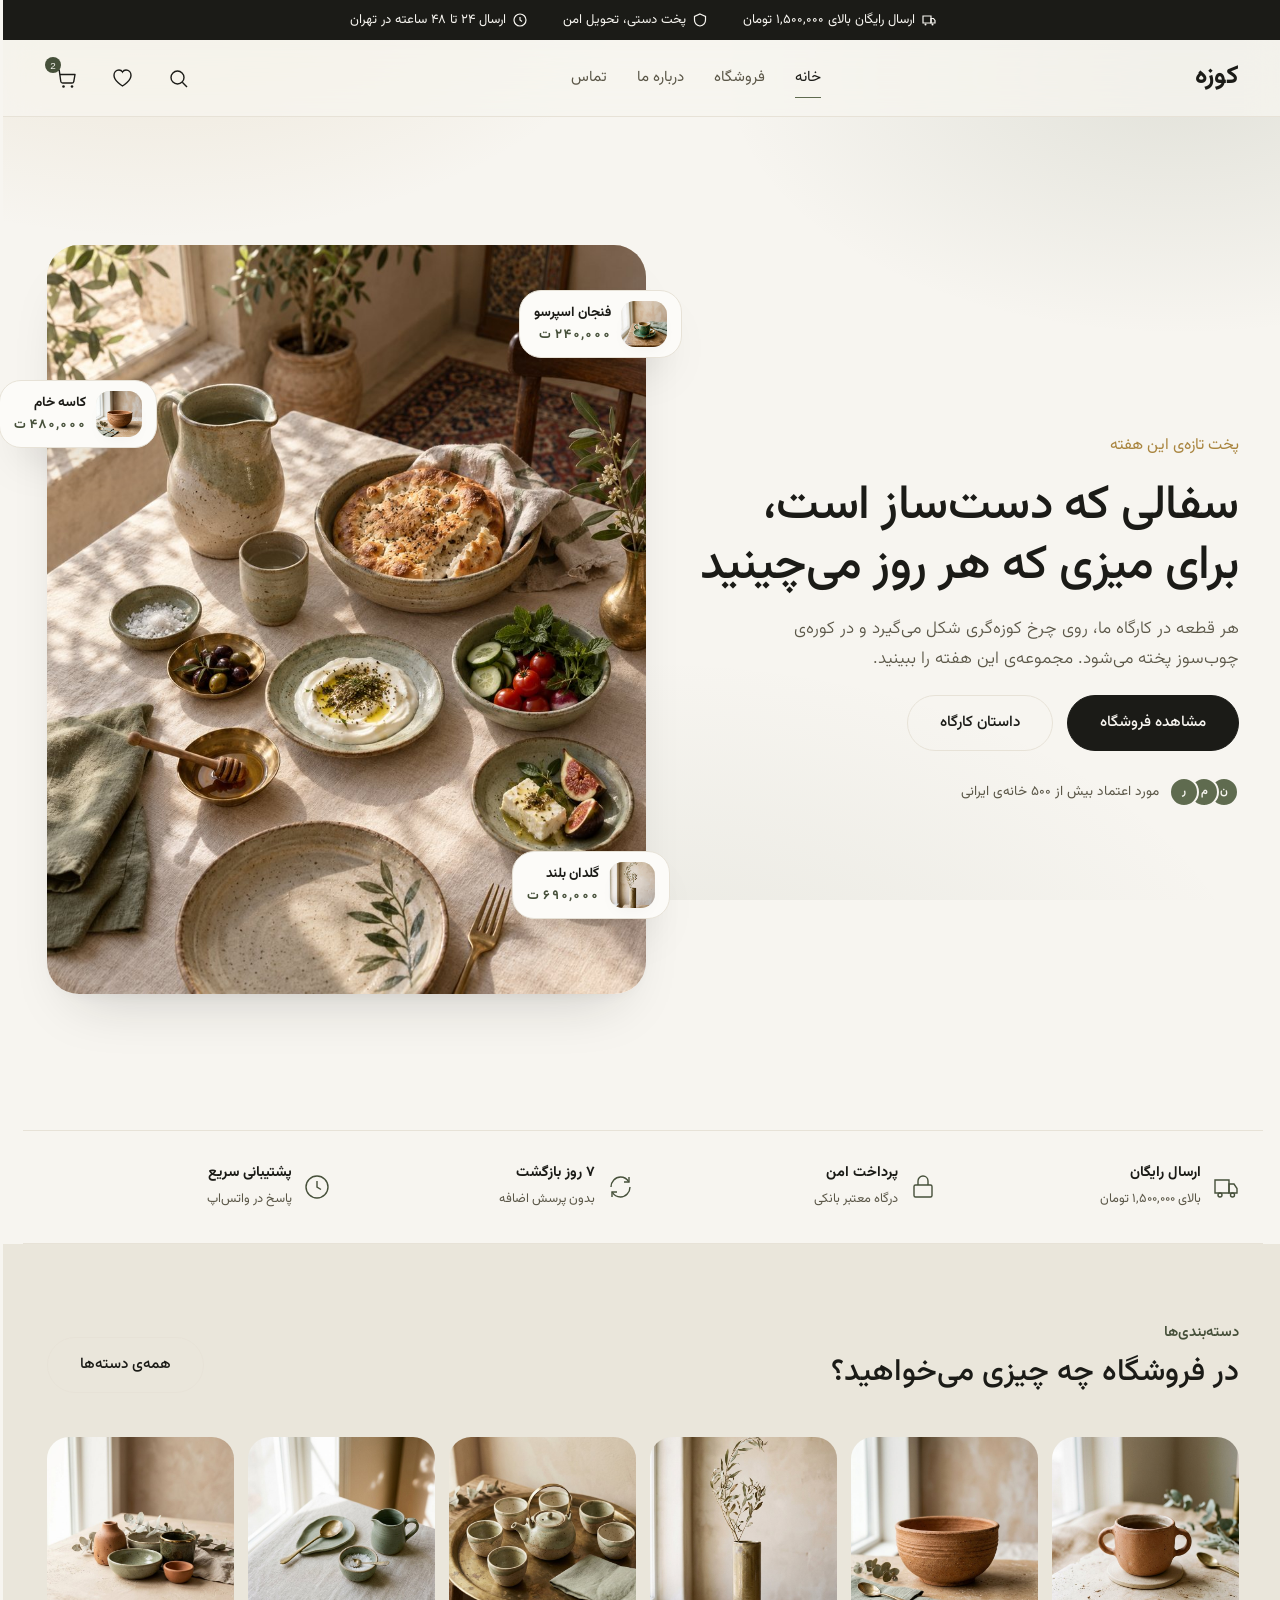
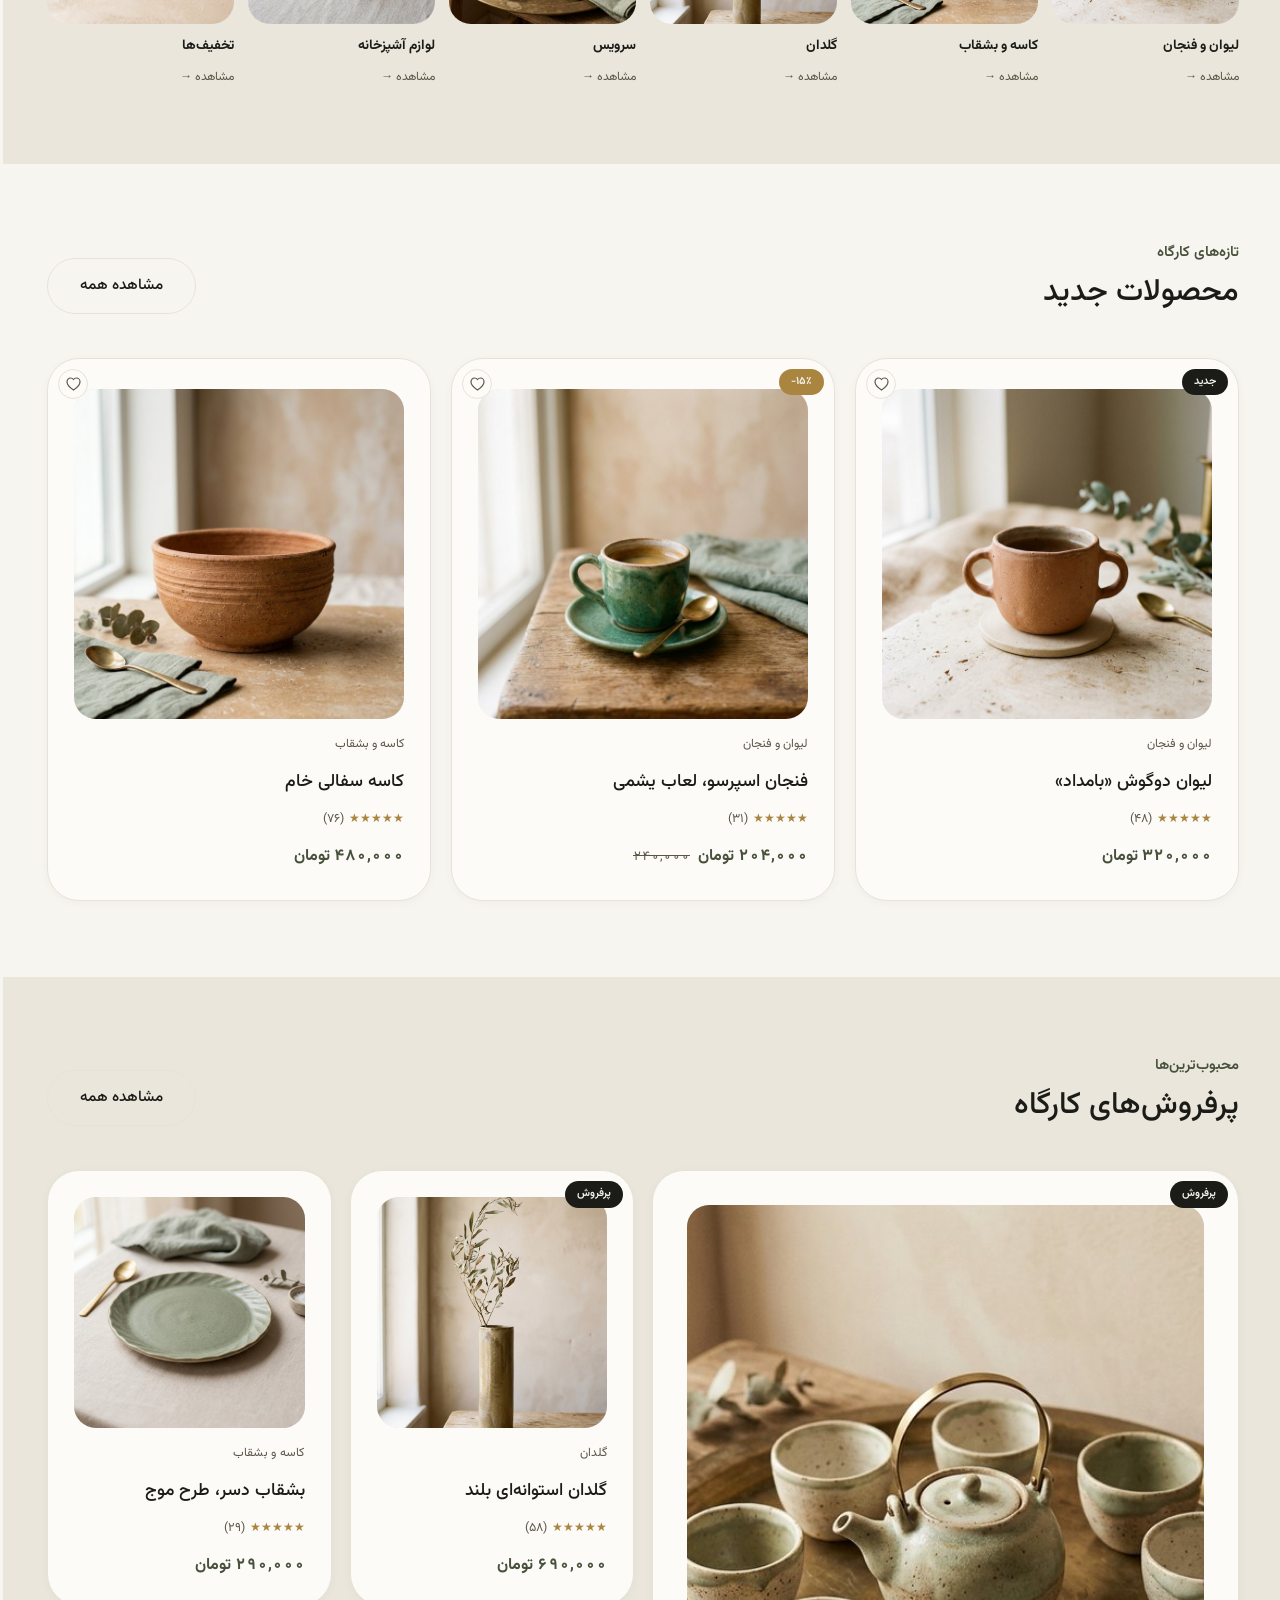
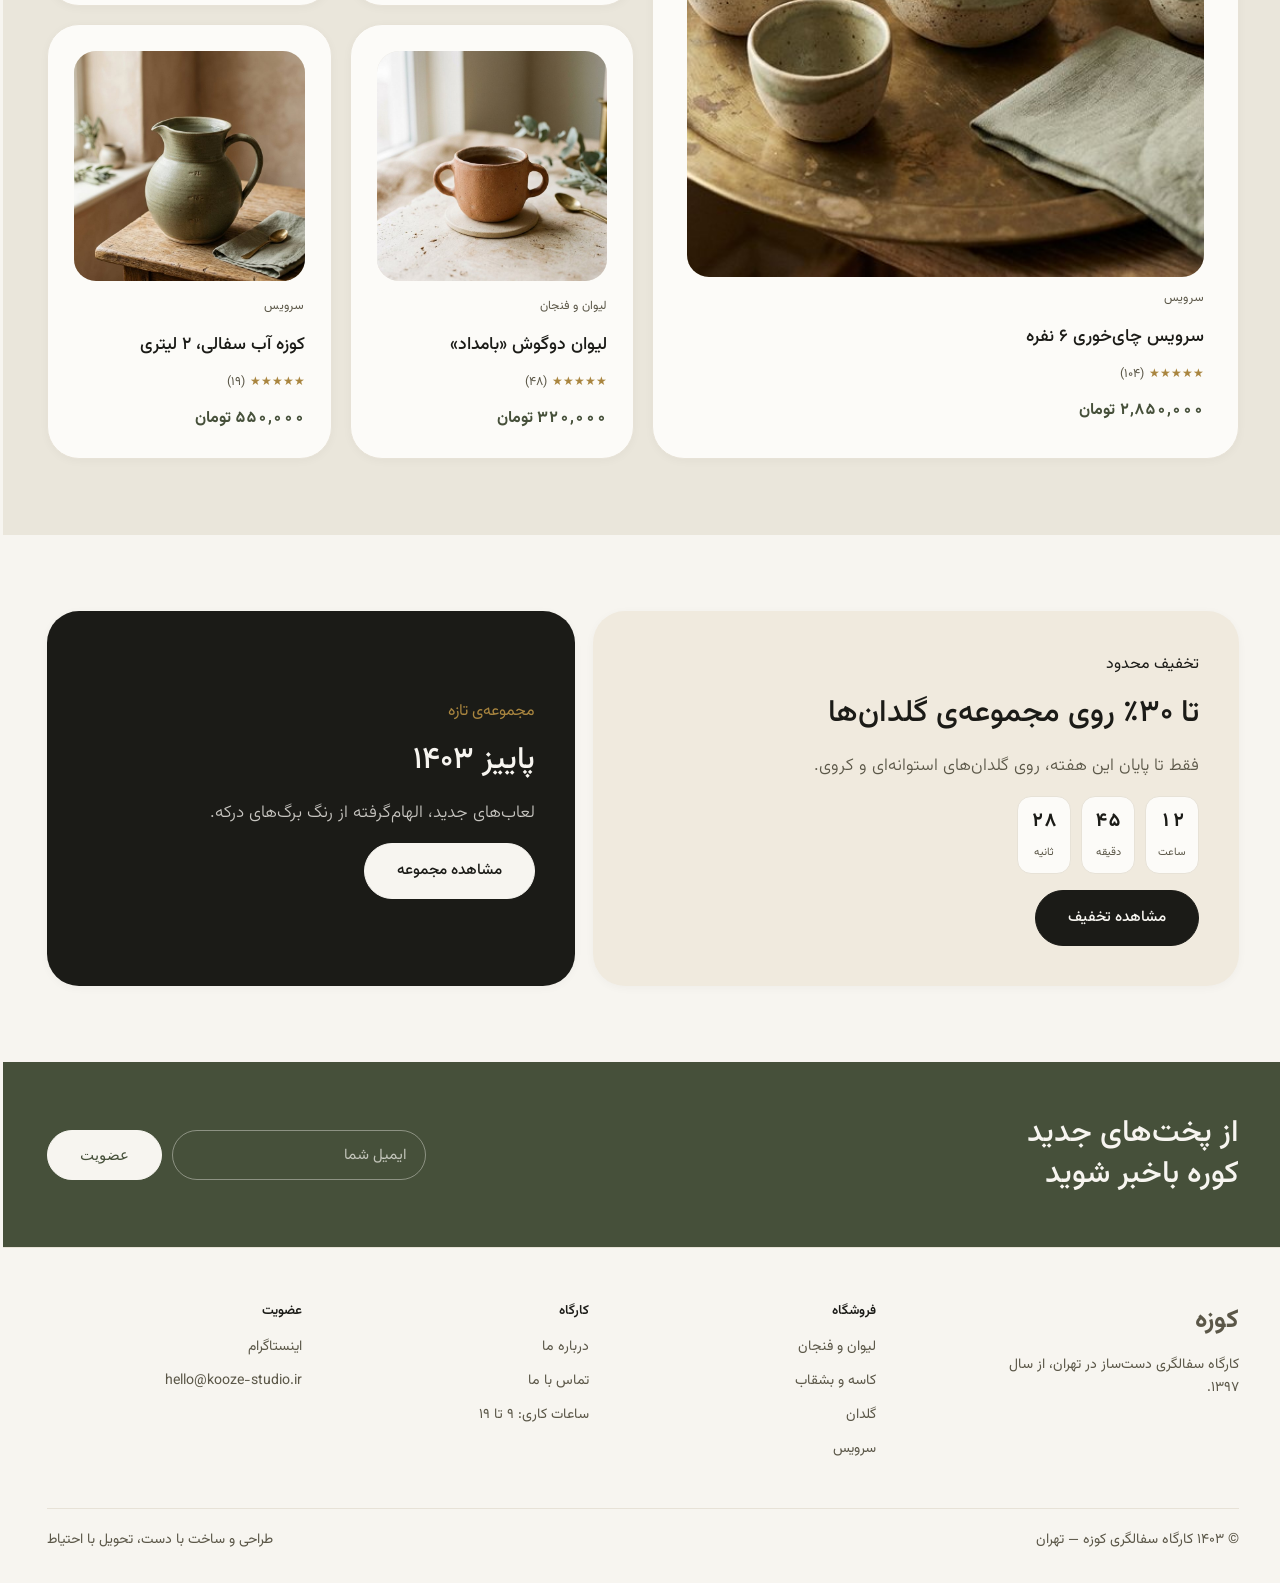
==== commit 0a631199: "Fix images overflowing their cards in the best-sellers grid .feature-grid figure never reset the UA " ====
--- a/index.html
+++ b/index.html
@@ -217,6 +217,20 @@
         <div class="rating"><span class="stars">★★★★★</span>(۲۹)</div>
         <span class="price">۲۹۰,۰۰۰ تومان</span>
       </div>
+      <div class="tile">
+        <figure><img src="images/mug-terracotta.jpg" alt="لیوان دوگوش «بامداد»"></figure>
+        <span class="cat">لیوان و فنجان</span>
+        <h3>لیوان دوگوش «بامداد»</h3>
+        <div class="rating"><span class="stars">★★★★★</span>(۴۸)</div>
+        <span class="price">۳۲۰,۰۰۰ تومان</span>
+      </div>
+      <div class="tile">
+        <figure><img src="images/jug-water.jpg" alt="کوزه آب سفالی، ۲ لیتری"></figure>
+        <span class="cat">سرویس</span>
+        <h3>کوزه آب سفالی، ۲ لیتری</h3>
+        <div class="rating"><span class="stars">★★★★★</span>(۱۹)</div>
+        <span class="price">۵۵۰,۰۰۰ تومان</span>
+      </div>
     </div>
   </div>
 </section>
--- a/styles.css
+++ b/styles.css
@@ -9,10 +9,20 @@
   --sage: #5f6b4f;
   --sage-deep: #46503a;
   --brass: #a9853f;
-  --line: #dedad0;
+  --line: #e7e2d7;
   --font-display: 'Noto Serif Arabic', 'Vazirmatn', serif;
   --font-ui: 'Vazirmatn', 'Tahoma', sans-serif;
   --wrap: 1240px;
+  --ease: cubic-bezier(0.16, 1, 0.3, 1);
+  --ease-soft: cubic-bezier(0.22, 1, 0.36, 1);
+  --ease-back: cubic-bezier(0.34, 1.4, 0.64, 1);
+  --r-sm: 14px;
+  --r-md: 22px;
+  --r-lg: 32px;
+  --r-xl: 44px;
+  --r-pill: 999px;
+  --shadow-rest: 0 2px 10px rgba(27, 27, 23, 0.035);
+  --shadow-hover: 0 30px 60px -30px rgba(27, 27, 23, 0.22), 0 8px 20px -10px rgba(27, 27, 23, 0.07);
 }
 
 * { box-sizing: border-box; }
@@ -21,7 +31,13 @@
 
 body {
   margin: 0;
-  background: var(--bg);
+  min-height: 100%;
+  background:
+    radial-gradient(60% 50% at 12% -6%, color-mix(in srgb, var(--brass) 16%, transparent), transparent 65%),
+    radial-gradient(55% 45% at 92% 8%, color-mix(in srgb, var(--sage) 14%, transparent), transparent 65%),
+    radial-gradient(70% 60% at 50% 115%, color-mix(in srgb, var(--sage) 10%, transparent), transparent 70%),
+    var(--bg);
+  background-attachment: fixed;
   color: var(--ink);
   font-family: var(--font-ui);
   direction: rtl;
@@ -45,9 +61,11 @@
   position: sticky;
   top: 0;
   z-index: 30;
-  background: color-mix(in srgb, var(--bg) 90%, transparent);
-  backdrop-filter: blur(8px);
+  background: color-mix(in srgb, var(--bg) 78%, transparent);
+  backdrop-filter: blur(16px) saturate(1.6);
+  -webkit-backdrop-filter: blur(16px) saturate(1.6);
   border-bottom: 1px solid var(--line);
+  transition: background 0.5s var(--ease);
 }
 .site-header .wrap {
   display: flex;
@@ -63,23 +81,30 @@
   letter-spacing: 0.01em;
 }
 nav.main-nav { display: flex; gap: 30px; font-size: 0.94rem; }
-nav.main-nav a { position: relative; color: var(--ink-soft); padding-block: 4px; }
+nav.main-nav a { position: relative; color: var(--ink-soft); padding-block: 4px; transition: color 0.4s var(--ease); }
 nav.main-nav a:hover, nav.main-nav a[aria-current="page"] { color: var(--ink); }
-nav.main-nav a[aria-current="page"]::after {
+nav.main-nav a::after {
   content: ""; position: absolute; right: 0; left: 0; bottom: -3px; height: 1px; background: var(--sage);
-}
+  transform: scaleX(0); transform-origin: center; transition: transform 0.45s var(--ease);
+}
+nav.main-nav a[aria-current="page"]::after,
+nav.main-nav a:hover::after { transform: scaleX(1); }
 .header-actions { display: flex; align-items: center; gap: 18px; }
 .icon-btn {
   position: relative;
   display: inline-flex;
   align-items: center;
   justify-content: center;
-  width: 36px; height: 36px;
+  width: 38px; height: 38px;
   color: var(--ink);
   cursor: pointer;
   background: none;
   border: none;
-}
+  border-radius: var(--r-pill);
+  transition: background 0.4s var(--ease), transform 0.4s var(--ease);
+}
+.icon-btn:hover { background: color-mix(in srgb, var(--ink) 6%, transparent); transform: translateY(-1px); }
+.icon-btn:active { transform: scale(0.92); }
 .cart-count {
   position: absolute;
   top: -2px; left: -2px;
@@ -90,13 +115,17 @@
   width: 16px; height: 16px;
   border-radius: 50%;
   display: flex; align-items: center; justify-content: center;
-}
+  transition: transform 0.4s var(--ease-soft);
+}
+.icon-btn:hover .cart-count { transform: scale(1.15); }
 .nav-toggle {
   display: none;
-  background: none; border: 1px solid var(--line); border-radius: 3px;
+  background: none; border: 1px solid var(--line); border-radius: var(--r-pill);
   width: 38px; height: 38px; align-items: center; justify-content: center;
   color: var(--ink); cursor: pointer;
-}
+  transition: background 0.4s var(--ease), transform 0.4s var(--ease);
+}
+.nav-toggle:hover { background: color-mix(in srgb, var(--ink) 6%, transparent); }
 @media (max-width: 760px) {
   nav.main-nav {
     position: absolute; top: 100%; right: 0; left: 0;
@@ -110,20 +139,24 @@
 }
 
 /* ================= Type scale ================= */
-h1, h2, h3 { margin: 0; text-wrap: balance; font-family: var(--font-display); font-weight: 600; }
-h1 { font-size: clamp(2rem, 4vw, 3rem); line-height: 1.22; }
-h2 { font-size: clamp(1.5rem, 2.4vw, 2.1rem); line-height: 1.3; }
-h3 { font-size: 1.1rem; font-family: var(--font-ui); font-weight: 600; }
+h1, h2, h3 { margin: 0; text-wrap: balance; font-family: var(--font-display); font-weight: 500; }
+h1 { font-size: clamp(2rem, 4vw, 3rem); line-height: 1.24; letter-spacing: -0.01em; }
+h2 { font-size: clamp(1.5rem, 2.4vw, 2.1rem); line-height: 1.32; }
+h3 { font-size: 1.1rem; font-family: var(--font-ui); font-weight: 500; }
 p { margin: 0; }
-.lede { font-size: 1.08rem; color: var(--ink-soft); max-width: 46ch; }
+.lede { font-size: 1.08rem; font-weight: 300; color: var(--ink-soft); max-width: 46ch; }
 
 /* ================= Buttons ================= */
 .btn {
   display: inline-flex; align-items: center; gap: 8px;
-  padding: 13px 30px; border: 1px solid var(--ink); border-radius: 2px;
-  font-size: 0.95rem; font-weight: 600;
-  transition: background 0.15s ease, color 0.15s ease, border-color 0.15s ease;
-}
+  padding: 14px 32px; border: 1px solid var(--ink); border-radius: var(--r-pill);
+  font-size: 0.95rem; font-weight: 500;
+  transition: background 0.5s var(--ease), color 0.5s var(--ease), border-color 0.5s var(--ease),
+    transform 0.5s var(--ease), box-shadow 0.5s var(--ease);
+  will-change: transform;
+}
+.btn:hover { transform: translateY(-2px); box-shadow: var(--shadow-hover); }
+.btn:active { transform: translateY(0) scale(0.97); transition-duration: 0.2s; }
 .btn-primary { background: var(--ink); color: var(--bg); }
 .btn-primary:hover { background: var(--sage-deep); border-color: var(--sage-deep); }
 .btn-ghost { border-color: var(--line); color: var(--ink); }
@@ -217,10 +250,8 @@
 .feature-grid {
   display: grid;
   grid-template-columns: repeat(4, 1fr);
-  grid-template-rows: repeat(2, 1fr);
-  gap: 1px;
-  background: var(--line);
-  border: 1px solid var(--line);
+  grid-template-rows: auto auto;
+  gap: 18px;
 }
 .feature-grid .tile {
   background: var(--card);
@@ -229,21 +260,36 @@
   gap: 12px;
   justify-items: start;
   align-content: start;
-}
+  border-radius: var(--r-lg);
+  border: 1px solid var(--line);
+  box-shadow: var(--shadow-rest);
+  transition: transform 0.6s var(--ease), box-shadow 0.6s var(--ease), border-color 0.6s var(--ease);
+}
+.feature-grid .tile:hover { transform: translateY(-6px); box-shadow: var(--shadow-hover); border-color: transparent; }
 .feature-grid .tile.lead {
   grid-column: span 2;
   grid-row: span 2;
   padding: 34px;
+  align-content: stretch;
+  grid-template-rows: 1fr auto auto auto;
 }
 .feature-grid figure {
   width: 100%;
+  margin: 0 0 4px;
   aspect-ratio: 1/1;
   background: var(--bg-alt);
   display: flex; align-items: center; justify-content: center;
   position: relative;
   overflow: hidden;
-}
-.feature-grid .tile.lead figure { aspect-ratio: 16/11; }
+  border-radius: var(--r-md);
+}
+.feature-grid .tile.lead figure {
+  aspect-ratio: auto;
+  height: 100%;
+  min-height: 300px;
+}
+.feature-grid figure img { transition: transform 0.8s var(--ease); }
+.feature-grid .tile:hover figure img { transform: scale(1.06); }
 .feature-grid .price { color: var(--sage-deep); font-weight: 700; font-variant-numeric: tabular-nums; }
 .feature-grid .cat { font-size: 0.76rem; color: var(--ink-soft); letter-spacing: 0.02em; }
 
@@ -259,18 +305,18 @@
 /* ================= Catalog grid with quick-add ================= */
 .filters { display: flex; gap: 10px; flex-wrap: wrap; margin-bottom: 36px; }
 .filters button {
-  background: none; border: 1px solid var(--line); border-radius: 999px;
+  background: none; border: 1px solid var(--line); border-radius: var(--r-pill);
   padding: 8px 18px; font-family: var(--font-ui); font-size: 0.86rem;
   color: var(--ink-soft); cursor: pointer;
-}
+  transition: border-color 0.4s var(--ease), color 0.4s var(--ease), background 0.4s var(--ease), transform 0.4s var(--ease);
+}
+.filters button:hover { transform: translateY(-1px); color: var(--ink); }
 .filters button[aria-pressed="true"] { border-color: var(--ink); color: var(--ink); background: var(--card); }
 
 .grid {
   display: grid;
   grid-template-columns: repeat(3, 1fr);
-  gap: 1px;
-  background: var(--line);
-  border: 1px solid var(--line);
+  gap: 20px;
 }
 .card {
   background: var(--card);
@@ -279,7 +325,12 @@
   gap: 12px;
   justify-items: start;
   position: relative;
-}
+  border-radius: var(--r-lg);
+  border: 1px solid var(--line);
+  box-shadow: var(--shadow-rest);
+  transition: transform 0.6s var(--ease), box-shadow 0.6s var(--ease), border-color 0.6s var(--ease);
+}
+.card:hover { transform: translateY(-6px); box-shadow: var(--shadow-hover); border-color: transparent; }
 .card figure {
   width: 100%; aspect-ratio: 1/1;
   display: flex; align-items: center; justify-content: center;
@@ -287,17 +338,21 @@
   margin: 0 0 4px;
   position: relative;
   overflow: hidden;
-}
+  border-radius: var(--r-md);
+}
+.card figure img { transition: transform 0.8s var(--ease); }
+.card:hover figure img { transform: scale(1.06); }
 .card .quick-add {
   position: absolute;
   inset-inline: 12px;
   bottom: 12px;
   opacity: 0;
-  transform: translateY(6px);
-  transition: opacity 0.18s ease, transform 0.18s ease;
+  transform: translateY(8px);
+  transition: opacity 0.45s var(--ease), transform 0.45s var(--ease);
   background: var(--ink);
   color: var(--bg);
   border: none;
+  border-radius: var(--r-pill);
   padding: 10px;
   font-family: var(--font-ui);
   font-size: 0.84rem;
@@ -305,6 +360,7 @@
   cursor: pointer;
 }
 .card:hover .quick-add, .card:focus-within .quick-add { opacity: 1; transform: translateY(0); }
+.card .quick-add:hover { background: var(--sage-deep); }
 .card .price { font-variant-numeric: tabular-nums; color: var(--sage-deep); font-weight: 700; }
 .card .cat { font-size: 0.76rem; color: var(--ink-soft); }
 
@@ -319,8 +375,9 @@
   .split, .split.reverse { grid-template-columns: 1fr; }
   .split.reverse .split-figure { order: -1; }
 }
-.split-figure { aspect-ratio: 4/3; background: var(--bg-alt); display: flex; align-items: center; justify-content: center; overflow: hidden; }
-.split-figure img { width: 100%; height: 100%; object-fit: cover; }
+.split-figure { aspect-ratio: 4/3; background: var(--bg-alt); display: flex; align-items: center; justify-content: center; overflow: hidden; border-radius: var(--r-lg); box-shadow: var(--shadow-rest); }
+.split-figure img { width: 100%; height: 100%; object-fit: cover; transition: transform 1s var(--ease); }
+.split-figure:hover img { transform: scale(1.05); }
 .split-copy { display: grid; gap: 16px; }
 .split-copy .lede { max-width: 52ch; }
 
@@ -349,10 +406,12 @@
 .newsletter h2 { color: var(--bg); max-width: 24ch; }
 .newsletter form { display: flex; gap: 10px; flex-wrap: wrap; }
 .newsletter input {
-  font-family: var(--font-ui); font-size: 0.95rem; padding: 12px 16px;
+  font-family: var(--font-ui); font-size: 0.95rem; padding: 12px 18px;
   border: 1px solid color-mix(in srgb, var(--bg) 40%, transparent);
-  background: transparent; color: var(--bg); min-width: 230px; border-radius: 2px;
-}
+  background: transparent; color: var(--bg); min-width: 230px; border-radius: var(--r-pill);
+  transition: border-color 0.4s var(--ease);
+}
+.newsletter input:focus { border-color: var(--bg); outline: none; }
 .newsletter input::placeholder { color: color-mix(in srgb, var(--bg) 70%, transparent); }
 .newsletter .btn-primary { background: var(--bg); color: var(--sage-deep); border-color: var(--bg); }
 .newsletter .btn-primary:hover { background: var(--brass); border-color: var(--brass); color: var(--ink); }
@@ -367,15 +426,17 @@
 .field label { font-size: 0.85rem; color: var(--ink-soft); }
 .field input, .field textarea {
   font-family: var(--font-ui); font-size: 1rem; background: var(--card);
-  border: 1px solid var(--line); border-radius: 2px; padding: 12px 14px; color: var(--ink);
-}
-.field input:focus, .field textarea:focus { outline: 2px solid var(--sage); outline-offset: 1px; }
-.field textarea { min-height: 120px; resize: vertical; }
+  border: 1px solid var(--line); border-radius: var(--r-md); padding: 12px 16px; color: var(--ink);
+  transition: border-color 0.4s var(--ease), box-shadow 0.4s var(--ease);
+}
+.field input:focus, .field textarea:focus { outline: none; border-color: var(--sage); box-shadow: 0 0 0 4px color-mix(in srgb, var(--sage) 18%, transparent); }
+.field textarea { min-height: 120px; resize: vertical; border-radius: var(--r-md); }
 
 .map-card {
   aspect-ratio: 16/9; background: var(--bg-alt);
   display: flex; align-items: center; justify-content: center;
   border: 1px solid var(--line);
+  border-radius: var(--r-lg);
 }
 
 /* ================= Footer ================= */
@@ -465,18 +526,18 @@
 .trust-row-mini .avatars span:first-child { margin-inline-start: 0; }
 
 .hero-visual { position: relative; }
-.hero-visual .photo-tile { aspect-ratio: 4/5; border-radius: 4px; }
+.hero-visual .photo-tile { aspect-ratio: 4/5; border-radius: var(--r-lg); box-shadow: var(--shadow-hover); }
 .float-card {
   position: absolute;
   background: var(--card);
   border: 1px solid var(--line);
-  border-radius: 6px;
+  border-radius: var(--r-md);
   padding: 10px 14px;
   display: flex; align-items: center; gap: 10px;
-  box-shadow: 0 12px 28px -18px rgba(20, 18, 10, 0.35);
+  box-shadow: 0 24px 48px -26px rgba(20, 18, 10, 0.35);
   font-size: 0.82rem;
 }
-.float-card .photo-tile { width: 46px; height: 46px; border-radius: 4px; flex-shrink: 0; }
+.float-card .photo-tile { width: 46px; height: 46px; border-radius: var(--r-sm); flex-shrink: 0; }
 .float-card b { display: block; font-size: 0.85rem; }
 .float-card span.price { color: var(--sage-deep); font-weight: 700; font-variant-numeric: tabular-nums; font-size: 0.82rem; }
 .float-card.fc-1 { top: 6%; inset-inline-start: -6%; }
@@ -509,9 +570,13 @@
   gap: 14px;
 }
 .cat-tiles a { display: grid; gap: 10px; }
-.cat-tiles .photo-tile { aspect-ratio: 1/1; border-radius: 6px; }
+.cat-tiles .photo-tile { aspect-ratio: 1/1; border-radius: var(--r-md); transition: transform 0.6s var(--ease), box-shadow 0.6s var(--ease); }
+.cat-tiles .photo-tile img { transition: transform 0.8s var(--ease); }
+.cat-tiles a:hover .photo-tile { transform: translateY(-4px); box-shadow: var(--shadow-hover); }
+.cat-tiles a:hover .photo-tile img { transform: scale(1.08); }
 .cat-tiles b { font-size: 0.86rem; }
-.cat-tiles .go { font-size: 0.76rem; color: var(--ink-soft); display: flex; align-items: center; gap: 4px; }
+.cat-tiles .go { font-size: 0.76rem; color: var(--ink-soft); display: flex; align-items: center; gap: 4px; transition: gap 0.4s var(--ease); }
+.cat-tiles a:hover .go { gap: 8px; }
 @media (max-width: 900px) { .cat-tiles { grid-template-columns: repeat(3, 1fr); } }
 @media (max-width: 520px) { .cat-tiles { grid-template-columns: repeat(2, 1fr); } }
 
@@ -522,7 +587,7 @@
   position: absolute; top: 10px; inset-inline-start: 10px;
   background: var(--ink); color: var(--bg);
   font-size: 0.68rem; font-weight: 600;
-  padding: 4px 10px; border-radius: 3px; z-index: 2;
+  padding: 4px 12px; border-radius: var(--r-pill); z-index: 2;
 }
 .badge-tag.sale { background: var(--brass); }
 .wishlist-btn {
@@ -530,8 +595,10 @@
   background: var(--card); border: 1px solid var(--line); border-radius: 50%;
   width: 30px; height: 30px; display: flex; align-items: center; justify-content: center;
   color: var(--ink-soft); cursor: pointer;
-}
-.wishlist-btn:hover { color: var(--sage-deep); border-color: var(--sage-deep); }
+  transition: color 0.4s var(--ease), border-color 0.4s var(--ease), transform 0.4s var(--ease);
+}
+.wishlist-btn:hover { color: var(--sage-deep); border-color: var(--sage-deep); transform: scale(1.1); }
+.wishlist-btn:active { transform: scale(0.9); }
 .card .price-row-sm { display: flex; align-items: baseline; gap: 8px; }
 .card .price-strike { color: var(--ink-soft); text-decoration: line-through; font-size: 0.82rem; font-variant-numeric: tabular-nums; }
 
@@ -539,32 +606,169 @@
 .promo-duo {
   display: grid;
   grid-template-columns: 1.1fr 0.9fr;
-  gap: 1px;
-  background: var(--line);
-  border: 1px solid var(--line);
+  gap: 18px;
 }
 .promo-duo .panel {
   padding: 40px;
   display: grid;
   gap: 16px;
   align-content: center;
-}
+  border-radius: var(--r-lg);
+  box-shadow: var(--shadow-rest);
+  transition: transform 0.6s var(--ease), box-shadow 0.6s var(--ease);
+}
+.promo-duo .panel:hover { transform: translateY(-6px); box-shadow: var(--shadow-hover); }
 .promo-duo .panel.flash { background: color-mix(in srgb, var(--brass) 14%, var(--card)); }
 .promo-duo .panel.collection { background: var(--ink); color: var(--bg); }
 .promo-duo .panel.collection .lede { color: color-mix(in srgb, var(--bg) 78%, transparent); }
 .countdown { display: flex; gap: 10px; font-variant-numeric: tabular-nums; }
 .countdown .unit {
   background: var(--card); border: 1px solid var(--line);
-  border-radius: 4px; padding: 8px 12px; text-align: center; min-width: 54px;
+  border-radius: var(--r-sm); padding: 8px 12px; text-align: center; min-width: 54px;
+  transition: transform 0.3s var(--ease-soft);
 }
 .countdown .unit b { display: block; font-size: 1.2rem; }
 .countdown .unit span { font-size: 0.68rem; color: var(--ink-soft); }
 @media (max-width: 760px) { .promo-duo { grid-template-columns: 1fr; } }
+
+/* ================= Motion: scroll reveal ================= */
+[data-revealed="false"] {
+  opacity: 0;
+  transform: translateY(30px) scale(0.985);
+}
+[data-revealed="true"] {
+  opacity: 1;
+  transform: translateY(0) scale(1);
+  transition: opacity 1.1s var(--ease), transform 1.1s var(--ease);
+}
+
+/* ================= Motion: keyframes ================= */
+@keyframes floaty {
+  0%, 100% { transform: translateY(0); }
+  50% { transform: translateY(-9px); }
+}
+@keyframes riseIn {
+  from { opacity: 0; transform: translateY(26px); }
+  to { opacity: 1; transform: translateY(0); }
+}
+@keyframes dropIn {
+  from { opacity: 0; transform: translateY(-14px); }
+  to { opacity: 1; transform: translateY(0); }
+}
+@keyframes scaleIn {
+  from { opacity: 0; transform: scale(0.94); }
+  to { opacity: 1; transform: scale(1); }
+}
+@keyframes popIn {
+  from { opacity: 0; transform: scale(0.8); }
+  to { opacity: 1; transform: scale(1); }
+}
+@keyframes shimmer {
+  from { background-position: 200% 0; }
+  to { background-position: -200% 0; }
+}
+@keyframes bump {
+  0%, 100% { transform: scale(1); }
+  35% { transform: scale(1.25); }
+  70% { transform: scale(0.94); }
+}
+
+/* ================= Motion: page load choreography ================= */
+.util-bar { animation: dropIn 0.7s var(--ease) both; }
+.site-header { animation: dropIn 0.8s var(--ease) 0.06s both; }
+
+.hero-lifestyle .hero-copy > * { animation: riseIn 0.95s var(--ease) both; }
+.hero-lifestyle .hero-copy > *:nth-child(1) { animation-delay: 0.18s; }
+.hero-lifestyle .hero-copy > *:nth-child(2) { animation-delay: 0.26s; }
+.hero-lifestyle .hero-copy > *:nth-child(3) { animation-delay: 0.34s; }
+.hero-lifestyle .hero-copy > *:nth-child(4) { animation-delay: 0.42s; }
+.hero-lifestyle .hero-copy > *:nth-child(5) { animation-delay: 0.5s; }
+
+.hero-visual .photo-tile { animation: scaleIn 1.3s var(--ease) 0.12s both; }
+.float-card {
+  animation:
+    popIn 0.8s var(--ease-back) both,
+    floaty 6s var(--ease-soft) 1.4s infinite;
+}
+.float-card.fc-1 { animation-delay: 0.7s, 1.4s; }
+.float-card.fc-2 { animation-delay: 0.85s, 3.4s; }
+.float-card.fc-3 { animation-delay: 1s, 5.4s; }
+
+/* page-level heading blocks on inner pages */
+section > .wrap > .kicker,
+section > .wrap > h1 { animation: riseIn 0.9s var(--ease) both; }
+section > .wrap > h1 { animation-delay: 0.08s; }
+section > .wrap > .lede { animation: riseIn 0.9s var(--ease) 0.16s both; }
+
+/* ================= Motion: page transition veil ================= */
+.page-veil {
+  position: fixed;
+  inset: 0;
+  z-index: 200;
+  background: var(--bg);
+  opacity: 0;
+  pointer-events: none;
+  transition: opacity 0.4s var(--ease);
+}
+.page-veil.active { opacity: 1; }
+
+/* ================= Motion: product load ================= */
+.product-enter { animation: riseIn 0.85s var(--ease) both; }
+
+.skeleton-card {
+  background: var(--card);
+  border: 1px solid var(--line);
+  border-radius: var(--r-lg);
+  padding: 30px 26px;
+  display: grid;
+  gap: 14px;
+}
+.skeleton-line {
+  border-radius: var(--r-pill);
+  background: linear-gradient(90deg, var(--bg-alt) 25%, var(--card) 45%, var(--bg-alt) 65%);
+  background-size: 200% 100%;
+  animation: shimmer 1.6s linear infinite;
+}
+.skeleton-card .sk-image { aspect-ratio: 1/1; border-radius: var(--r-md); }
+.skeleton-card .sk-sm { height: 10px; width: 35%; }
+.skeleton-card .sk-md { height: 15px; width: 72%; }
+.skeleton-card .sk-lg { height: 13px; width: 48%; }
+
+/* ================= Motion: cart toast ================= */
+.toast {
+  position: fixed;
+  bottom: 26px;
+  inset-inline-start: 26px;
+  z-index: 180;
+  background: var(--ink);
+  color: var(--bg);
+  padding: 14px 24px;
+  border-radius: var(--r-pill);
+  font-size: 0.9rem;
+  box-shadow: var(--shadow-hover);
+  opacity: 0;
+  transform: translateY(20px) scale(0.94);
+  pointer-events: none;
+  transition: opacity 0.5s var(--ease), transform 0.5s var(--ease-back);
+}
+.toast.show { opacity: 1; transform: translateY(0) scale(1); }
+
+.icon-btn.bump .cart-count { animation: bump 0.55s var(--ease-back); }
+.countdown .unit.tick b { animation: popIn 0.35s var(--ease-back); }
+
+/* filtered-out cards animate away instead of snapping */
+.card[data-filtered="out"] {
+  opacity: 0;
+  transform: scale(0.94);
+  transition: opacity 0.3s var(--ease), transform 0.3s var(--ease);
+}
+.card[hidden] { display: none !important; }
 
 /* ================= Utility ================= */
 .center { text-align: center; }
 .mt { margin-top: 44px; }
 @media (prefers-reduced-motion: reduce) {
   html { scroll-behavior: auto; }
-  * { transition: none !important; }
-}
+  * { transition: none !important; animation: none !important; }
+  [data-revealed="false"] { opacity: 1; transform: none; }
+}
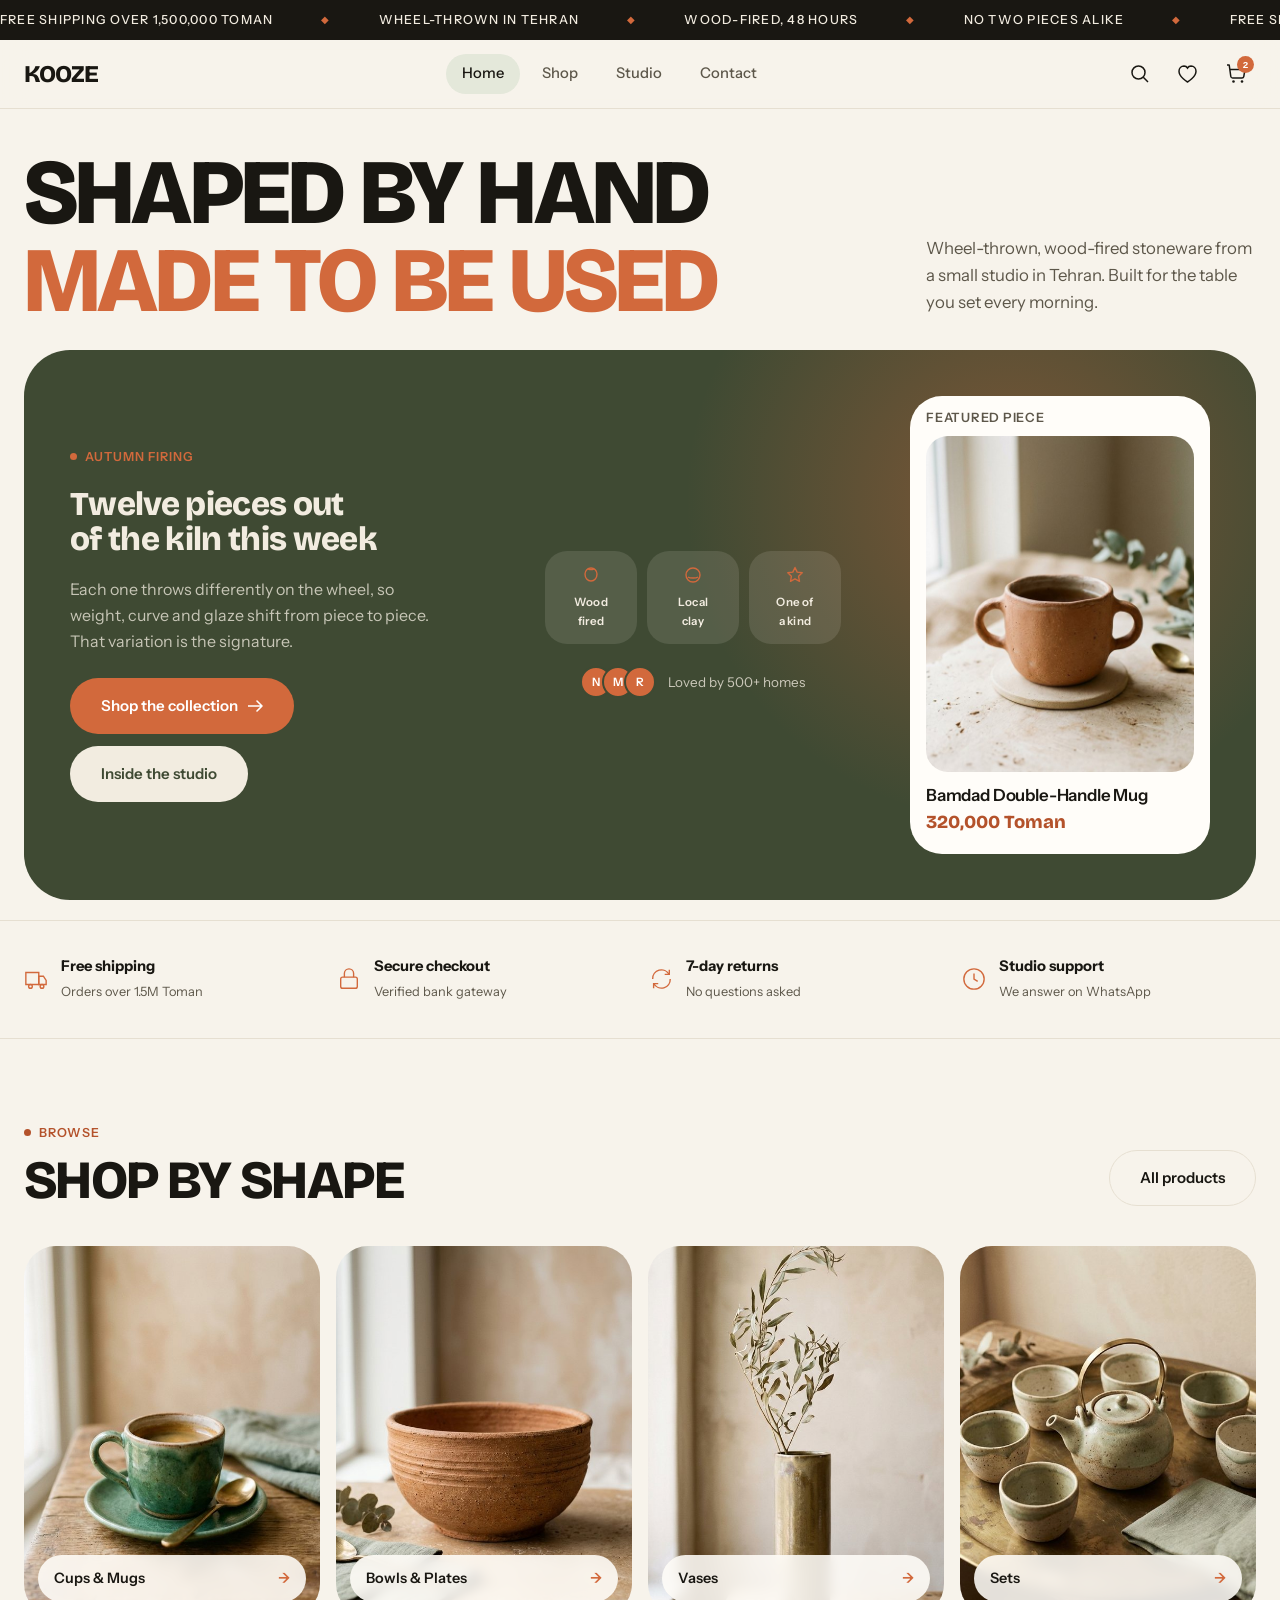
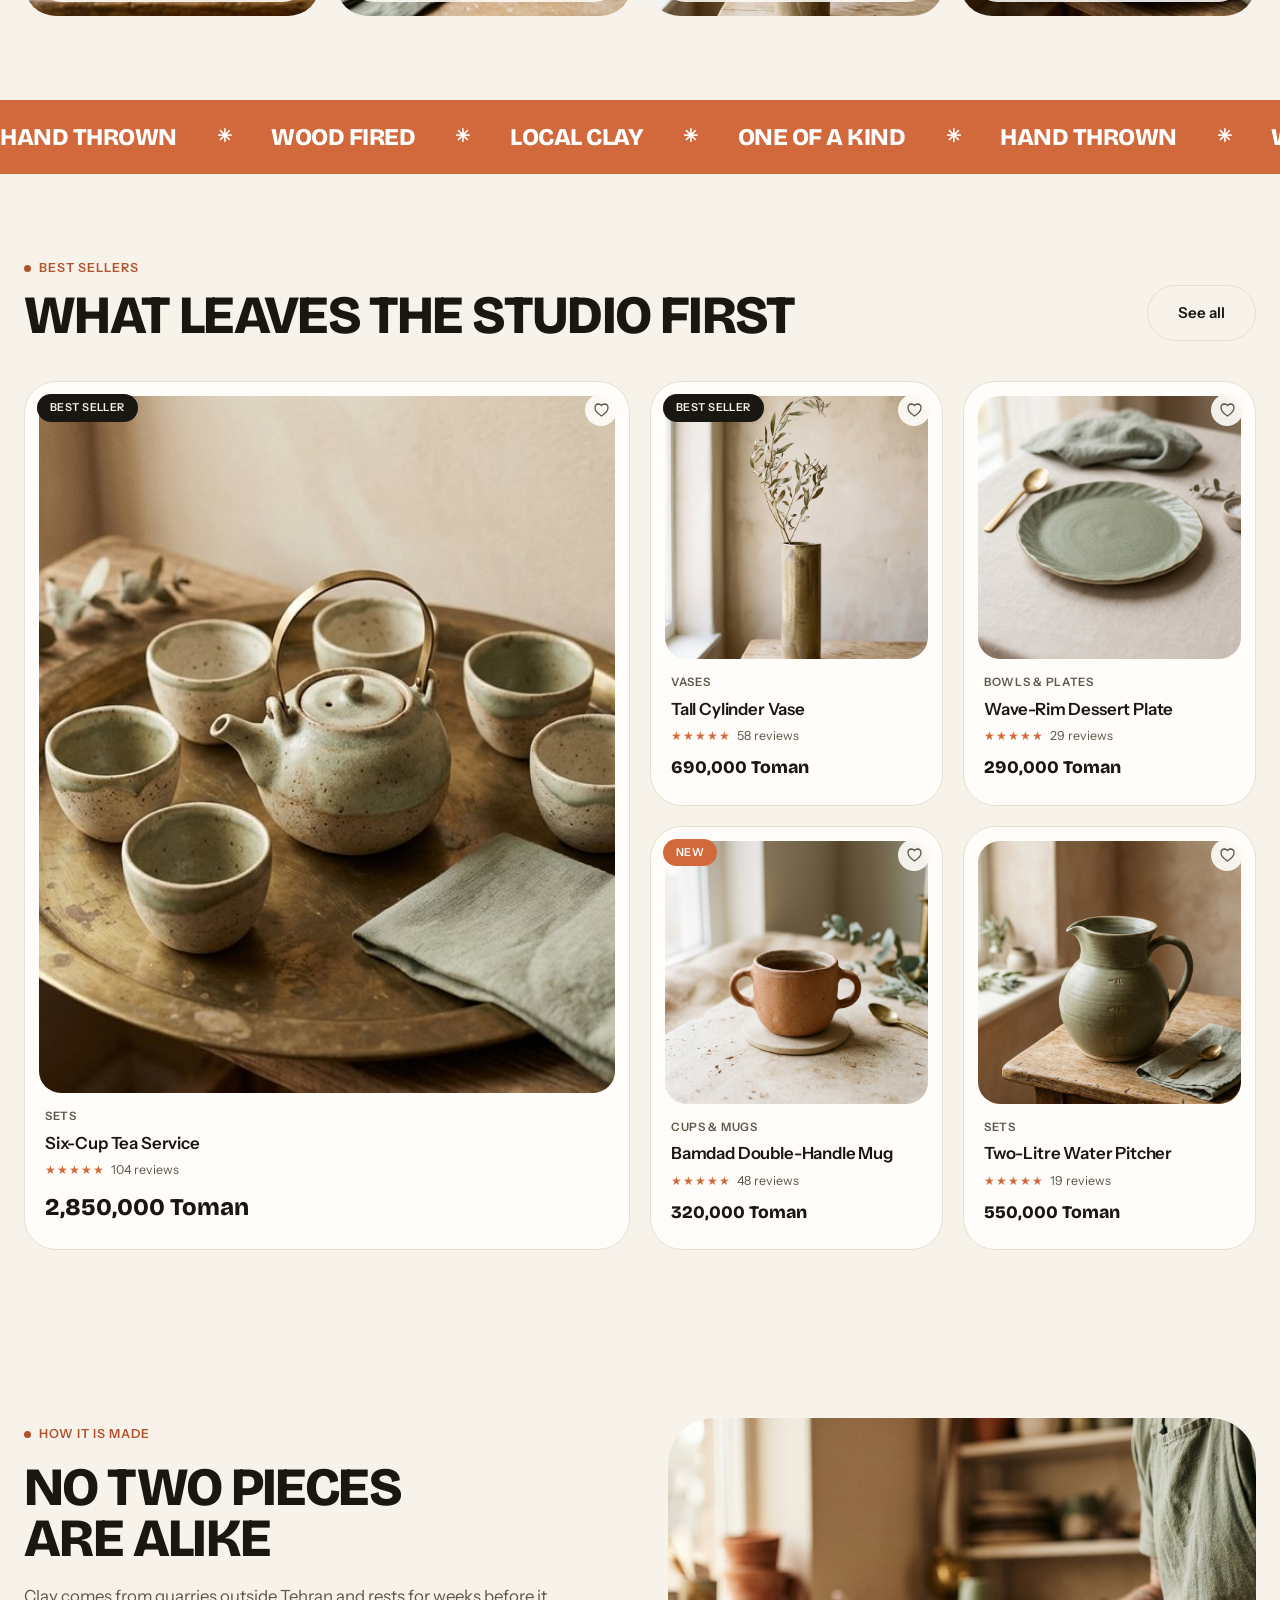
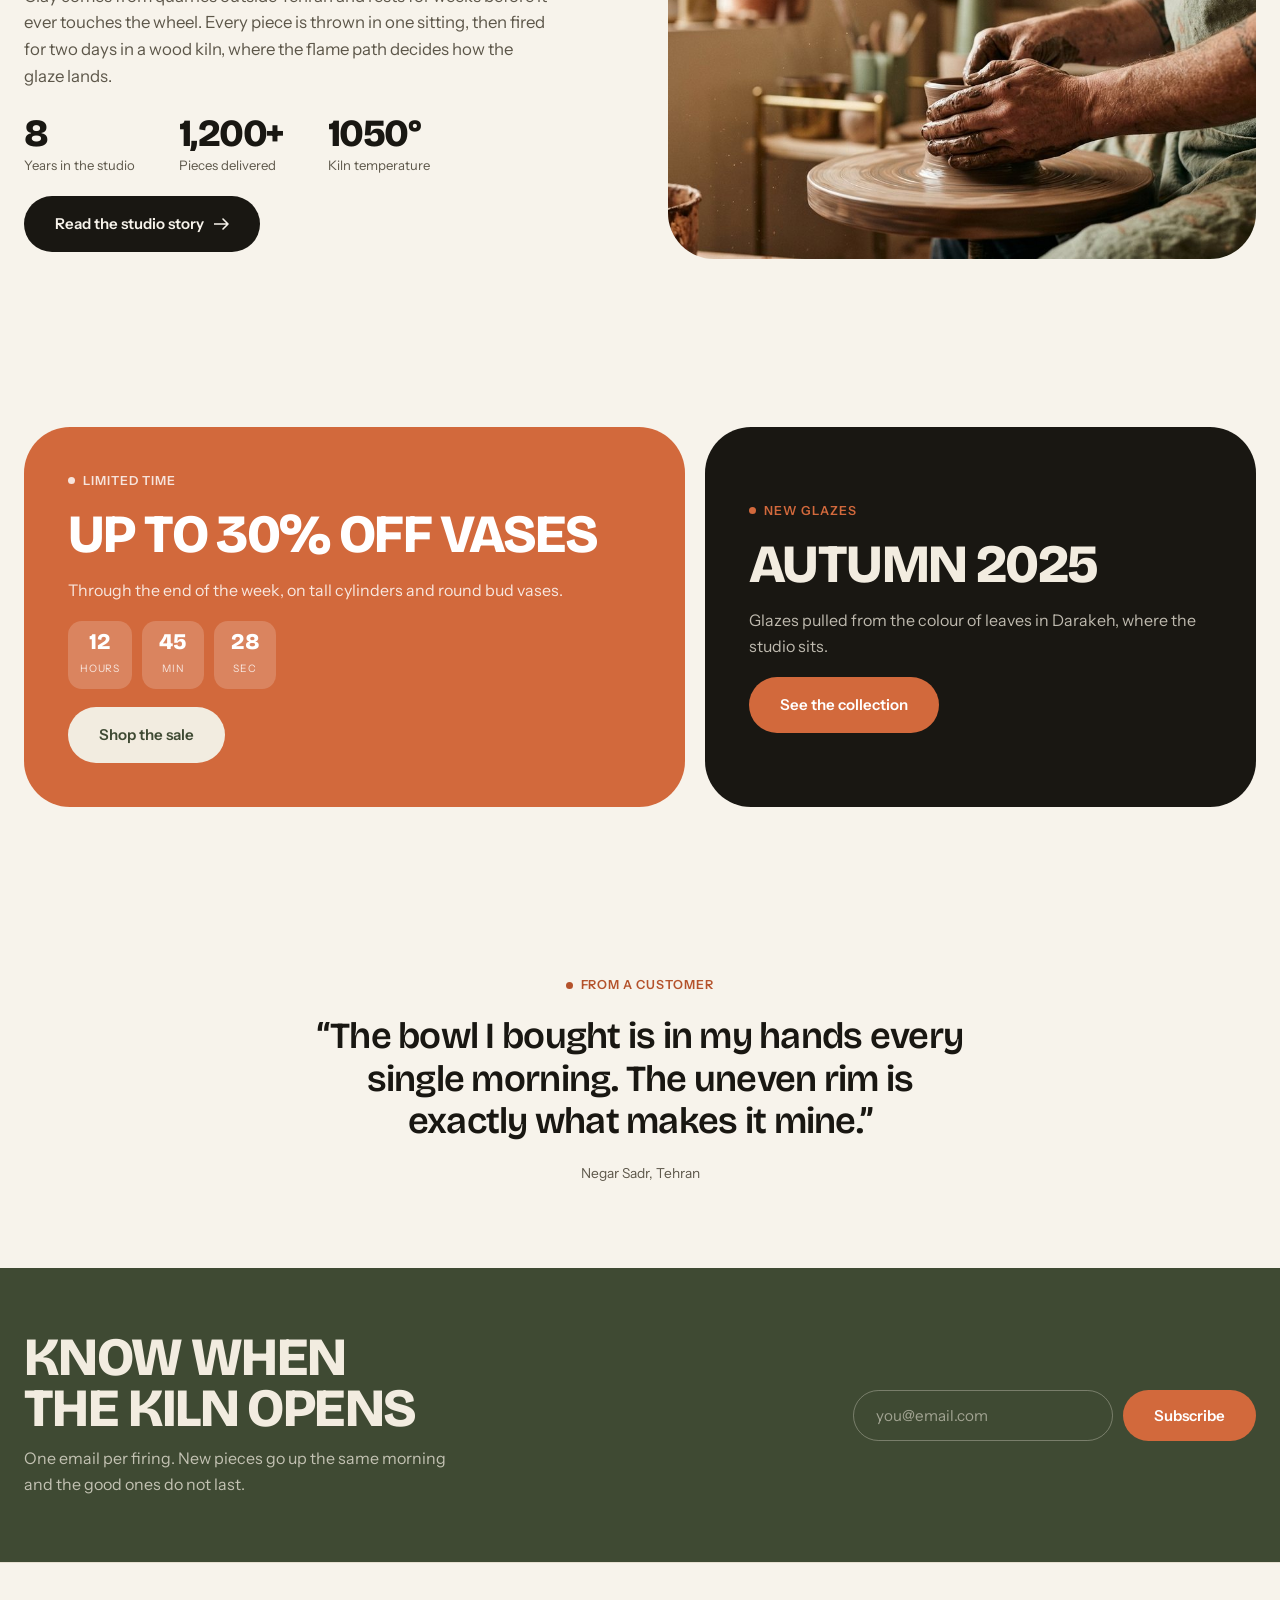
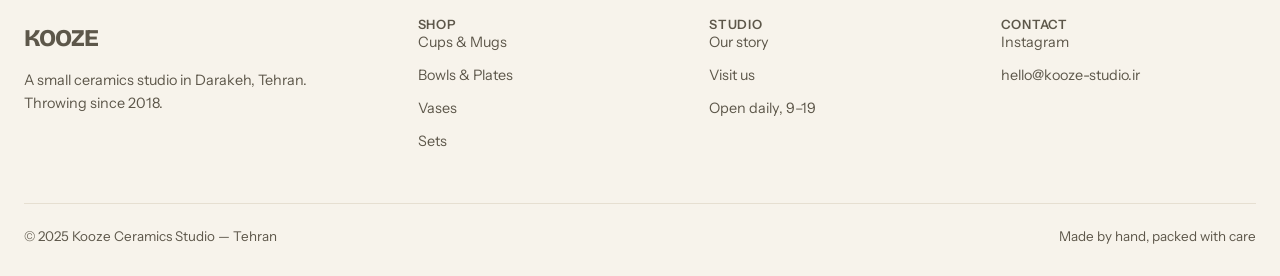
==== commit f3c670ba: "Rebuild the site in English with a bolder, motion-led design system Switches all copy to English so " ====
--- a/index.html
+++ b/index.html
@@ -1,236 +1,277 @@
 <!DOCTYPE html>
-<html lang="fa" dir="rtl">
+<html lang="en">
 <head>
 <meta charset="UTF-8">
 <meta name="viewport" content="width=device-width, initial-scale=1.0">
-<title>کوزه | سفالگری دست‌ساز</title>
-<meta name="description" content="فروشگاه اینترنتی کوزه — ظروف سفالی دست‌ساز از کارگاه تهران.">
+<title>Kooze — Handmade Ceramics</title>
+<meta name="description" content="Wheel-thrown, wood-fired ceramics from a small studio in Tehran. No two pieces are alike.">
+<link rel="icon" href="data:image/svg+xml,<svg xmlns='http://www.w3.org/2000/svg' viewBox='0 0 32 32'><path fill='%23d2693c' d='M11 4h10v4s6 5 6 12-5 8-11 8-11-1-11-8 6-12 6-12V4z'/></svg>">
 <link rel="preconnect" href="https://fonts.googleapis.com">
 <link rel="preconnect" href="https://fonts.gstatic.com" crossorigin>
-<link href="https://fonts.googleapis.com/css2?family=Noto+Serif+Arabic:wght@500;600;700&family=Vazirmatn:wght@300;400;500;600;700&display=swap" rel="stylesheet">
+<link href="https://fonts.googleapis.com/css2?family=Bricolage+Grotesque:opsz,wght@12..96,500;12..96,600;12..96,800&family=Instrument+Sans:wght@400;500;600&display=swap" rel="stylesheet">
 <link rel="stylesheet" href="styles.css">
 </head>
 <body>
 
-<div class="util-bar">
-  <div class="wrap">
-    <span><svg width="14" height="14" viewBox="0 0 14 14" fill="none"><path d="M1 3H9V10H1V3Z" stroke="currentColor" stroke-width="1.2"/><path d="M9 5.5H11.5L13 7.5V10H9V5.5Z" stroke="currentColor" stroke-width="1.2"/><circle cx="3.5" cy="11.5" r="1" fill="currentColor"/><circle cx="10.5" cy="11.5" r="1" fill="currentColor"/></svg>ارسال رایگان بالای ۱,۵۰۰,۰۰۰ تومان</span>
-    <span><svg width="14" height="14" viewBox="0 0 14 14" fill="none"><path d="M7 1L12.5 3.5V7C12.5 10 10 12.3 7 13C4 12.3 1.5 10 1.5 7V3.5L7 1Z" stroke="currentColor" stroke-width="1.2"/></svg>پخت دستی، تحویل امن</span>
-    <span><svg width="14" height="14" viewBox="0 0 14 14" fill="none"><circle cx="7" cy="7" r="6" stroke="currentColor" stroke-width="1.2"/><path d="M7 4V7L9 8.5" stroke="currentColor" stroke-width="1.2"/></svg>ارسال ۲۴ تا ۴۸ ساعته در تهران</span>
+<div class="ticker">
+  <div class="ticker-track">
+    <span>Free shipping over 1,500,000 Toman</span>
+    <span>Wheel-thrown in Tehran</span>
+    <span>Wood-fired, 48 hours</span>
+    <span>No two pieces alike</span>
+    <span>Free shipping over 1,500,000 Toman</span>
+    <span>Wheel-thrown in Tehran</span>
+    <span>Wood-fired, 48 hours</span>
+    <span>No two pieces alike</span>
   </div>
 </div>
 
 <header class="site-header">
   <div class="wrap">
-    <a class="logo" href="index.html">کوزه</a>
+    <a class="logo" href="index.html">Kooze</a>
     <nav class="main-nav">
-      <a href="index.html" aria-current="page">خانه</a>
-      <a href="shop.html">فروشگاه</a>
-      <a href="about.html">درباره ما</a>
-      <a href="contact.html">تماس</a>
+      <a href="index.html" aria-current="page">Home</a>
+      <a href="shop.html">Shop</a>
+      <a href="about.html">Studio</a>
+      <a href="contact.html">Contact</a>
     </nav>
     <div class="header-actions">
-      <button class="icon-btn" aria-label="جست‌وجو">
-        <svg width="19" height="19" viewBox="0 0 19 19" fill="none"><circle cx="8.5" cy="8.5" r="6.5" stroke="currentColor" stroke-width="1.4"/><line x1="13.3" y1="13.3" x2="18" y2="18" stroke="currentColor" stroke-width="1.4"/></svg>
+      <button class="icon-btn" aria-label="Search">
+        <svg width="19" height="19" viewBox="0 0 19 19" fill="none"><circle cx="8.5" cy="8.5" r="6.5" stroke="currentColor" stroke-width="1.5"/><line x1="13.3" y1="13.3" x2="18" y2="18" stroke="currentColor" stroke-width="1.5"/></svg>
       </button>
-      <button class="icon-btn" aria-label="علاقه‌مندی‌ها">
-        <svg width="19" height="18" viewBox="0 0 19 18" fill="none"><path d="M9.5 17C9.5 17 1 12 1 6.2C1 3.3 3.2 1 6 1C7.5 1 8.8 1.8 9.5 3C10.2 1.8 11.5 1 13 1C15.8 1 18 3.3 18 6.2C18 12 9.5 17 9.5 17Z" stroke="currentColor" stroke-width="1.4"/></svg>
+      <button class="icon-btn" aria-label="Wishlist">
+        <svg width="19" height="18" viewBox="0 0 19 18" fill="none"><path d="M9.5 17S1 12 1 6.2A5.2 5.2 0 0 1 6 1c1.5 0 2.8.8 3.5 2C10.2 1.8 11.5 1 13 1a5.2 5.2 0 0 1 5 5.2C18 12 9.5 17 9.5 17Z" stroke="currentColor" stroke-width="1.5"/></svg>
       </button>
-      <button class="icon-btn" aria-label="سبد خرید">
-        <svg width="20" height="19" viewBox="0 0 20 19" fill="none"><path d="M1 1H3.2L4.8 12.5C4.95 13.4 5.7 14 6.6 14H16C16.85 14 17.6 13.4 17.75 12.55L19 5.5H4.4" stroke="currentColor" stroke-width="1.4" stroke-linejoin="round"/><circle cx="7.5" cy="17.5" r="1.3" fill="currentColor"/><circle cx="16" cy="17.5" r="1.3" fill="currentColor"/></svg>
+      <button class="icon-btn" aria-label="Cart">
+        <svg width="20" height="19" viewBox="0 0 20 19" fill="none"><path d="M1 1h2.2l1.6 11.5c.15.9.9 1.5 1.8 1.5H16c.85 0 1.6-.6 1.75-1.45L19 5.5H4.4" stroke="currentColor" stroke-width="1.5" stroke-linejoin="round"/><circle cx="7.5" cy="17.5" r="1.3" fill="currentColor"/><circle cx="16" cy="17.5" r="1.3" fill="currentColor"/></svg>
         <span class="cart-count">2</span>
       </button>
-    </div>
-    <button class="nav-toggle" aria-label="باز کردن منو" aria-expanded="false">
-      <svg width="18" height="14" viewBox="0 0 18 14" fill="none"><path d="M0 1H18M0 7H18M0 13H18" stroke="currentColor" stroke-width="1.4"/></svg>
-    </button>
+      <button class="icon-btn nav-toggle" aria-label="Menu" aria-expanded="false">
+        <svg width="18" height="14" viewBox="0 0 18 14" fill="none"><path d="M0 1h18M0 7h18M0 13h18" stroke="currentColor" stroke-width="1.5"/></svg>
+      </button>
+    </div>
   </div>
 </header>
 
-<!-- HERO -->
-<section class="hero-lifestyle">
-  <div class="wrap">
-    <div class="hero-copy">
-      <p class="kicker">پخت تازه‌ی این هفته</p>
-      <h1>سفالی که دست‌ساز است، برای میزی که هر روز می‌چینید</h1>
-      <p class="lede">هر قطعه در کارگاه ما، روی چرخ کوزه‌گری شکل می‌گیرد و در کوره‌ی چوب‌سوز پخته می‌شود. مجموعه‌ی این هفته را ببینید.</p>
-      <div class="btn-row">
-        <a class="btn btn-primary" href="shop.html">مشاهده فروشگاه</a>
-        <a class="btn btn-ghost" href="about.html">داستان کارگاه</a>
-      </div>
-      <div class="trust-row-mini">
-        <span class="avatars"><span>ن</span><span>م</span><span>ر</span></span>
-        مورد اعتماد بیش از ۵۰۰ خانه‌ی ایرانی
-      </div>
-    </div>
-    <div class="hero-visual">
-      <div class="photo-tile">
-        <img src="images/hero.jpg" alt="میز صبحانه با ظروف سفالی دست‌ساز کوزه" loading="eager">
-      </div>
-      <div class="float-card fc-1">
-        <div class="photo-tile"><img src="images/cup-sage.jpg" alt="فنجان اسپرسو لعاب یشمی"></div>
-        <div><b>فنجان اسپرسو</b><span class="price">۲۴۰,۰۰۰ ت</span></div>
-      </div>
-      <div class="float-card fc-2">
-        <div class="photo-tile"><img src="images/bowl-raw.jpg" alt="کاسه سفالی خام"></div>
-        <div><b>کاسه خام</b><span class="price">۴۸۰,۰۰۰ ت</span></div>
-      </div>
-      <div class="float-card fc-3">
-        <div class="photo-tile"><img src="images/vase-brass.jpg" alt="گلدان استوانه‌ای بلند"></div>
-        <div><b>گلدان بلند</b><span class="price">۶۹۰,۰۰۰ ت</span></div>
-      </div>
+<section class="hero">
+  <div class="wrap">
+    <div class="hero-head">
+      <h1>
+        <span class="line-1">Shaped by hand</span>
+        <span class="line-2">Made to be used</span>
+      </h1>
+      <p class="lede hero-aside">Wheel-thrown, wood-fired stoneware from a small studio in Tehran. Built for the table you set every morning.</p>
+    </div>
+
+    <div class="hero-panel">
+      <div class="hero-copy">
+        <p class="kicker">Autumn firing</p>
+        <h2>Twelve pieces out of the kiln this week</h2>
+        <p>Each one throws differently on the wheel, so weight, curve and glaze shift from piece to piece. That variation is the signature.</p>
+        <div class="hero-cta">
+          <a class="btn btn-clay" href="shop.html">
+            Shop the collection
+            <svg width="15" height="12" viewBox="0 0 15 12" fill="none"><path d="M9 1l5 5-5 5M14 6H0" stroke="currentColor" stroke-width="1.6" stroke-linecap="round" stroke-linejoin="round"/></svg>
+          </a>
+          <a class="btn btn-light" href="about.html">Inside the studio</a>
+        </div>
+      </div>
+
+      <div class="hero-feature">
+        <div class="feature-pills">
+          <div class="pill">
+            <svg width="20" height="20" viewBox="0 0 20 20" fill="none"><path d="M4 9a6 6 0 0 1 12 0c0 4-2.5 7-6 7s-6-3-6-7Z" stroke="currentColor" stroke-width="1.4"/><path d="M7 3.5c0 1.5 6 1.5 6 0" stroke="currentColor" stroke-width="1.4"/></svg>
+            Wood<br>fired
+          </div>
+          <div class="pill">
+            <svg width="20" height="20" viewBox="0 0 20 20" fill="none"><circle cx="10" cy="10" r="7" stroke="currentColor" stroke-width="1.4"/><path d="M5 12c2 1.4 8 1.4 10 0" stroke="currentColor" stroke-width="1.4"/></svg>
+            Local<br>clay
+          </div>
+          <div class="pill">
+            <svg width="20" height="20" viewBox="0 0 20 20" fill="none"><path d="M10 2.5l2.2 4.6 5 .7-3.6 3.5.9 5-4.5-2.4-4.5 2.4.9-5L2.8 7.8l5-.7L10 2.5Z" stroke="currentColor" stroke-width="1.4" stroke-linejoin="round"/></svg>
+            One of<br>a kind
+          </div>
+        </div>
+        <div class="social-proof">
+          <span class="avatars"><span>N</span><span>M</span><span>R</span></span>
+          Loved by 500+ homes
+        </div>
+      </div>
+
+      <a class="spotlight" href="shop.html">
+        <h4>Featured piece</h4>
+        <figure><img src="images/mug-terracotta.jpg" alt="Bamdad double-handle mug" width="700" height="700" loading="eager" decoding="async"></figure>
+        <div class="meta">
+          <h3>Bamdad Double-Handle Mug</h3>
+          <span class="price">320,000 Toman</span>
+        </div>
+      </a>
     </div>
   </div>
 </section>
 
 <section style="padding-block: 0;">
-  <div class="wrap trust-row">
+  <div class="wrap trust">
     <div class="item">
-      <svg width="26" height="26" viewBox="0 0 26 26" fill="none"><path d="M2 6H16V19H2V6Z" stroke="currentColor" stroke-width="1.4"/><path d="M16 10H21L24 14.5V19H16V10Z" stroke="currentColor" stroke-width="1.4"/><circle cx="7" cy="21" r="2" stroke="currentColor" stroke-width="1.4"/><circle cx="19.5" cy="21" r="2" stroke="currentColor" stroke-width="1.4"/></svg>
-      <div><b>ارسال رایگان</b><span>بالای ۱,۵۰۰,۰۰۰ تومان</span></div>
+      <svg width="24" height="24" viewBox="0 0 26 26" fill="none"><path d="M2 6h14v13H2z" stroke="currentColor" stroke-width="1.5"/><path d="M16 10h5l3 4.5V19h-8v-9Z" stroke="currentColor" stroke-width="1.5"/><circle cx="7" cy="21" r="2" stroke="currentColor" stroke-width="1.5"/><circle cx="19.5" cy="21" r="2" stroke="currentColor" stroke-width="1.5"/></svg>
+      <div><b>Free shipping</b><span>Orders over 1.5M Toman</span></div>
     </div>
     <div class="item">
-      <svg width="26" height="26" viewBox="0 0 26 26" fill="none"><rect x="4" y="11" width="18" height="12" rx="1.5" stroke="currentColor" stroke-width="1.4"/><path d="M8 11V7C8 4.2 10.2 2 13 2C15.8 2 18 4.2 18 7V11" stroke="currentColor" stroke-width="1.4"/></svg>
-      <div><b>پرداخت امن</b><span>درگاه معتبر بانکی</span></div>
+      <svg width="24" height="24" viewBox="0 0 26 26" fill="none"><rect x="4" y="11" width="18" height="12" rx="2" stroke="currentColor" stroke-width="1.5"/><path d="M8 11V7a5 5 0 0 1 10 0v4" stroke="currentColor" stroke-width="1.5"/></svg>
+      <div><b>Secure checkout</b><span>Verified bank gateway</span></div>
     </div>
     <div class="item">
-      <svg width="26" height="26" viewBox="0 0 26 26" fill="none"><path d="M4 13C4 7.5 8.3 3 13.5 3C17 3 20.1 5 21.8 8" stroke="currentColor" stroke-width="1.4"/><path d="M22 3V8H17" stroke="currentColor" stroke-width="1.4"/><path d="M23 13C23 18.5 18.7 23 13.5 23C10 23 6.9 21 5.2 18" stroke="currentColor" stroke-width="1.4"/><path d="M5 23V18H10" stroke="currentColor" stroke-width="1.4"/></svg>
-      <div><b>۷ روز بازگشت</b><span>بدون پرسش اضافه</span></div>
+      <svg width="24" height="24" viewBox="0 0 26 26" fill="none"><path d="M4 13A9.5 9.5 0 0 1 21.8 8" stroke="currentColor" stroke-width="1.5"/><path d="M22 3v5h-5" stroke="currentColor" stroke-width="1.5"/><path d="M23 13A9.5 9.5 0 0 1 5.2 18" stroke="currentColor" stroke-width="1.5"/><path d="M5 23v-5h5" stroke="currentColor" stroke-width="1.5"/></svg>
+      <div><b>7-day returns</b><span>No questions asked</span></div>
     </div>
     <div class="item">
-      <svg width="26" height="26" viewBox="0 0 26 26" fill="none"><circle cx="13" cy="13" r="11" stroke="currentColor" stroke-width="1.4"/><path d="M13 7V13L17 15.5" stroke="currentColor" stroke-width="1.4"/></svg>
-      <div><b>پشتیبانی سریع</b><span>پاسخ در واتس‌اپ</span></div>
-    </div>
-  </div>
-</section>
-
-<section class="alt">
+      <svg width="24" height="24" viewBox="0 0 26 26" fill="none"><circle cx="13" cy="13" r="11" stroke="currentColor" stroke-width="1.5"/><path d="M13 7v6l4 2.5" stroke="currentColor" stroke-width="1.5"/></svg>
+      <div><b>Studio support</b><span>We answer on WhatsApp</span></div>
+    </div>
+  </div>
+</section>
+
+<section>
   <div class="wrap">
     <div class="section-head">
-      <div class="stack"><p class="kicker">دسته‌بندی‌ها</p><h2>در فروشگاه چه چیزی می‌خواهید؟</h2></div>
-      <a class="btn btn-ghost" href="shop.html">همه‌ی دسته‌ها</a>
-    </div>
-    <div class="cat-tiles">
-      <a href="shop.html">
-        <div class="photo-tile"><img src="images/mug-terracotta.jpg" alt="لیوان و فنجان"></div>
-        <b>لیوان و فنجان</b><span class="go">مشاهده →</span>
-      </a>
-      <a href="shop.html">
-        <div class="photo-tile"><img src="images/bowl-raw.jpg" alt="کاسه و بشقاب"></div>
-        <b>کاسه و بشقاب</b><span class="go">مشاهده →</span>
-      </a>
-      <a href="shop.html">
-        <div class="photo-tile"><img src="images/vase-brass.jpg" alt="گلدان"></div>
-        <b>گلدان</b><span class="go">مشاهده →</span>
-      </a>
-      <a href="shop.html">
-        <div class="photo-tile"><img src="images/tea-set.jpg" alt="سرویس"></div>
-        <b>سرویس</b><span class="go">مشاهده →</span>
-      </a>
-      <a href="shop.html">
-        <div class="photo-tile"><img src="images/cat-kitchenware.jpg" alt="لوازم آشپزخانه"></div>
-        <b>لوازم آشپزخانه</b><span class="go">مشاهده →</span>
-      </a>
-      <a href="shop.html">
-        <div class="photo-tile"><img src="images/cat-sale.jpg" alt="تخفیف‌ها"></div>
-        <b>تخفیف‌ها</b><span class="go">مشاهده →</span>
-      </a>
-    </div>
-  </div>
-</section>
+      <div class="stack">
+        <p class="kicker">Browse</p>
+        <h2>Shop by shape</h2>
+      </div>
+      <a class="btn btn-ghost" href="shop.html">All products</a>
+    </div>
+    <div class="cat-rail">
+      <a class="cat-card" href="shop.html">
+        <img src="images/cup-sage.jpg" alt="Cups and mugs" width="700" height="700" loading="lazy" decoding="async">
+        <figcaption><span>Cups &amp; Mugs</span><span>→</span></figcaption>
+      </a>
+      <a class="cat-card" href="shop.html">
+        <img src="images/bowl-raw.jpg" alt="Bowls and plates" width="700" height="700" loading="lazy" decoding="async">
+        <figcaption><span>Bowls &amp; Plates</span><span>→</span></figcaption>
+      </a>
+      <a class="cat-card" href="shop.html">
+        <img src="images/vase-brass.jpg" alt="Vases" width="700" height="700" loading="lazy" decoding="async">
+        <figcaption><span>Vases</span><span>→</span></figcaption>
+      </a>
+      <a class="cat-card" href="shop.html">
+        <img src="images/tea-set.jpg" alt="Sets" width="900" height="619" loading="lazy" decoding="async">
+        <figcaption><span>Sets</span><span>→</span></figcaption>
+      </a>
+    </div>
+  </div>
+</section>
+
+<div class="strip">
+  <div class="strip-track">
+    <span>Hand thrown</span><span>Wood fired</span><span>Local clay</span><span>One of a kind</span>
+    <span>Hand thrown</span><span>Wood fired</span><span>Local clay</span><span>One of a kind</span>
+  </div>
+</div>
 
 <section>
   <div class="wrap">
     <div class="section-head">
-      <div class="stack"><p class="kicker">تازه‌های کارگاه</p><h2>محصولات جدید</h2></div>
-      <a class="btn btn-ghost" href="shop.html">مشاهده همه</a>
-    </div>
-    <div class="grid">
-      <div class="card">
-        <span class="badge-tag">جدید</span>
-        <button class="wishlist-btn" aria-label="افزودن به علاقه‌مندی‌ها"><svg width="15" height="14" viewBox="0 0 15 14" fill="none"><path d="M7.5 13C7.5 13 1 9 1 4.8C1 2.7 2.6 1 4.6 1C5.8 1 6.8 1.6 7.5 2.5C8.2 1.6 9.2 1 10.4 1C12.4 1 14 2.7 14 4.8C14 9 7.5 13 7.5 13Z" stroke="currentColor" stroke-width="1.2"/></svg></button>
-        <figure>
-          <img src="images/mug-terracotta.jpg" alt="لیوان دوگوش «بامداد»">
-          <button class="quick-add">افزودن به سبد</button>
-        </figure>
-        <span class="cat">لیوان و فنجان</span>
-        <h3>لیوان دوگوش «بامداد»</h3>
-        <div class="rating"><span class="stars">★★★★★</span>(۴۸)</div>
-        <span class="price">۳۲۰,۰۰۰ تومان</span>
-      </div>
-
-      <div class="card">
-        <span class="badge-tag sale">۱۵٪-</span>
-        <button class="wishlist-btn" aria-label="افزودن به علاقه‌مندی‌ها"><svg width="15" height="14" viewBox="0 0 15 14" fill="none"><path d="M7.5 13C7.5 13 1 9 1 4.8C1 2.7 2.6 1 4.6 1C5.8 1 6.8 1.6 7.5 2.5C8.2 1.6 9.2 1 10.4 1C12.4 1 14 2.7 14 4.8C14 9 7.5 13 7.5 13Z" stroke="currentColor" stroke-width="1.2"/></svg></button>
-        <figure>
-          <img src="images/cup-sage.jpg" alt="فنجان اسپرسو، لعاب یشمی">
-          <button class="quick-add">افزودن به سبد</button>
-        </figure>
-        <span class="cat">لیوان و فنجان</span>
-        <h3>فنجان اسپرسو، لعاب یشمی</h3>
-        <div class="rating"><span class="stars">★★★★★</span>(۳۱)</div>
-        <div class="price-row-sm"><span class="price">۲۰۴,۰۰۰ تومان</span><span class="price-strike">۲۴۰,۰۰۰</span></div>
-      </div>
-
-      <div class="card">
-        <button class="wishlist-btn" aria-label="افزودن به علاقه‌مندی‌ها"><svg width="15" height="14" viewBox="0 0 15 14" fill="none"><path d="M7.5 13C7.5 13 1 9 1 4.8C1 2.7 2.6 1 4.6 1C5.8 1 6.8 1.6 7.5 2.5C8.2 1.6 9.2 1 10.4 1C12.4 1 14 2.7 14 4.8C14 9 7.5 13 7.5 13Z" stroke="currentColor" stroke-width="1.2"/></svg></button>
-        <figure>
-          <img src="images/bowl-raw.jpg" alt="کاسه سفالی خام">
-          <button class="quick-add">افزودن به سبد</button>
-        </figure>
-        <span class="cat">کاسه و بشقاب</span>
-        <h3>کاسه سفالی خام</h3>
-        <div class="rating"><span class="stars">★★★★★</span>(۷۶)</div>
-        <span class="price">۴۸۰,۰۰۰ تومان</span>
-      </div>
-    </div>
-  </div>
-</section>
-
-<section class="alt">
-  <div class="wrap">
-    <div class="section-head">
-      <div class="stack"><p class="kicker">محبوب‌ترین‌ها</p><h2>پرفروش‌های کارگاه</h2></div>
-      <a class="btn btn-ghost" href="shop.html">مشاهده همه</a>
-    </div>
-    <div class="feature-grid">
-      <div class="tile lead">
-        <span class="badge-tag">پرفروش</span>
-        <figure><img src="images/tea-set.jpg" alt="سرویس چای‌خوری ۶ نفره"></figure>
-        <span class="cat">سرویس</span>
-        <h3>سرویس چای‌خوری ۶ نفره</h3>
-        <div class="rating"><span class="stars">★★★★★</span>(۱۰۴)</div>
-        <span class="price">۲,۸۵۰,۰۰۰ تومان</span>
-      </div>
-      <div class="tile">
-        <span class="badge-tag">پرفروش</span>
-        <figure><img src="images/vase-brass.jpg" alt="گلدان استوانه‌ای بلند"></figure>
-        <span class="cat">گلدان</span>
-        <h3>گلدان استوانه‌ای بلند</h3>
-        <div class="rating"><span class="stars">★★★★★</span>(۵۸)</div>
-        <span class="price">۶۹۰,۰۰۰ تومان</span>
-      </div>
-      <div class="tile">
-        <figure><img src="images/plate-wave.jpg" alt="بشقاب دسر، طرح موج"></figure>
-        <span class="cat">کاسه و بشقاب</span>
-        <h3>بشقاب دسر، طرح موج</h3>
-        <div class="rating"><span class="stars">★★★★★</span>(۲۹)</div>
-        <span class="price">۲۹۰,۰۰۰ تومان</span>
-      </div>
-      <div class="tile">
-        <figure><img src="images/mug-terracotta.jpg" alt="لیوان دوگوش «بامداد»"></figure>
-        <span class="cat">لیوان و فنجان</span>
-        <h3>لیوان دوگوش «بامداد»</h3>
-        <div class="rating"><span class="stars">★★★★★</span>(۴۸)</div>
-        <span class="price">۳۲۰,۰۰۰ تومان</span>
-      </div>
-      <div class="tile">
-        <figure><img src="images/jug-water.jpg" alt="کوزه آب سفالی، ۲ لیتری"></figure>
-        <span class="cat">سرویس</span>
-        <h3>کوزه آب سفالی، ۲ لیتری</h3>
-        <div class="rating"><span class="stars">★★★★★</span>(۱۹)</div>
-        <span class="price">۵۵۰,۰۰۰ تومان</span>
-      </div>
+      <div class="stack">
+        <p class="kicker">Best sellers</p>
+        <h2>What leaves the studio first</h2>
+      </div>
+      <a class="btn btn-ghost" href="shop.html">See all</a>
+    </div>
+    <div class="bento">
+      <article class="card lead">
+        <span class="badge">Best seller</span>
+        <button class="wish" aria-label="Add to wishlist"><svg width="15" height="14" viewBox="0 0 15 14" fill="none"><path d="M7.5 13S1 9 1 4.8A3.8 3.8 0 0 1 4.6 1c1.2 0 2.2.6 2.9 1.5C8.2 1.6 9.2 1 10.4 1A3.8 3.8 0 0 1 14 4.8C14 9 7.5 13 7.5 13Z" stroke="currentColor" stroke-width="1.3"/></svg></button>
+        <figure>
+          <img src="images/tea-set.jpg" alt="Six-cup tea service" width="900" height="619" loading="lazy" decoding="async">
+          <button class="quick-add">Add to cart</button>
+        </figure>
+        <div class="body">
+          <span class="cat">Sets</span>
+          <h3>Six-Cup Tea Service</h3>
+          <div class="rating"><span class="stars">★★★★★</span>104 reviews</div>
+          <div class="price-row"><span class="price">2,850,000 Toman</span></div>
+        </div>
+      </article>
+
+      <article class="card">
+        <span class="badge">Best seller</span>
+        <button class="wish" aria-label="Add to wishlist"><svg width="15" height="14" viewBox="0 0 15 14" fill="none"><path d="M7.5 13S1 9 1 4.8A3.8 3.8 0 0 1 4.6 1c1.2 0 2.2.6 2.9 1.5C8.2 1.6 9.2 1 10.4 1A3.8 3.8 0 0 1 14 4.8C14 9 7.5 13 7.5 13Z" stroke="currentColor" stroke-width="1.3"/></svg></button>
+        <figure>
+          <img src="images/vase-brass.jpg" alt="Tall cylinder vase" width="700" height="700" loading="lazy" decoding="async">
+          <button class="quick-add">Add to cart</button>
+        </figure>
+        <div class="body">
+          <span class="cat">Vases</span>
+          <h3>Tall Cylinder Vase</h3>
+          <div class="rating"><span class="stars">★★★★★</span>58 reviews</div>
+          <div class="price-row"><span class="price">690,000 Toman</span></div>
+        </div>
+      </article>
+
+      <article class="card">
+        <button class="wish" aria-label="Add to wishlist"><svg width="15" height="14" viewBox="0 0 15 14" fill="none"><path d="M7.5 13S1 9 1 4.8A3.8 3.8 0 0 1 4.6 1c1.2 0 2.2.6 2.9 1.5C8.2 1.6 9.2 1 10.4 1A3.8 3.8 0 0 1 14 4.8C14 9 7.5 13 7.5 13Z" stroke="currentColor" stroke-width="1.3"/></svg></button>
+        <figure>
+          <img src="images/plate-wave.jpg" alt="Wave-rim dessert plate" width="700" height="700" loading="lazy" decoding="async">
+          <button class="quick-add">Add to cart</button>
+        </figure>
+        <div class="body">
+          <span class="cat">Bowls &amp; Plates</span>
+          <h3>Wave-Rim Dessert Plate</h3>
+          <div class="rating"><span class="stars">★★★★★</span>29 reviews</div>
+          <div class="price-row"><span class="price">290,000 Toman</span></div>
+        </div>
+      </article>
+
+      <article class="card">
+        <span class="badge sale">New</span>
+        <button class="wish" aria-label="Add to wishlist"><svg width="15" height="14" viewBox="0 0 15 14" fill="none"><path d="M7.5 13S1 9 1 4.8A3.8 3.8 0 0 1 4.6 1c1.2 0 2.2.6 2.9 1.5C8.2 1.6 9.2 1 10.4 1A3.8 3.8 0 0 1 14 4.8C14 9 7.5 13 7.5 13Z" stroke="currentColor" stroke-width="1.3"/></svg></button>
+        <figure>
+          <img src="images/mug-terracotta.jpg" alt="Bamdad double-handle mug" width="700" height="700" loading="lazy" decoding="async">
+          <button class="quick-add">Add to cart</button>
+        </figure>
+        <div class="body">
+          <span class="cat">Cups &amp; Mugs</span>
+          <h3>Bamdad Double-Handle Mug</h3>
+          <div class="rating"><span class="stars">★★★★★</span>48 reviews</div>
+          <div class="price-row"><span class="price">320,000 Toman</span></div>
+        </div>
+      </article>
+
+      <article class="card">
+        <button class="wish" aria-label="Add to wishlist"><svg width="15" height="14" viewBox="0 0 15 14" fill="none"><path d="M7.5 13S1 9 1 4.8A3.8 3.8 0 0 1 4.6 1c1.2 0 2.2.6 2.9 1.5C8.2 1.6 9.2 1 10.4 1A3.8 3.8 0 0 1 14 4.8C14 9 7.5 13 7.5 13Z" stroke="currentColor" stroke-width="1.3"/></svg></button>
+        <figure>
+          <img src="images/jug-water.jpg" alt="Two-litre water pitcher" width="700" height="700" loading="lazy" decoding="async">
+          <button class="quick-add">Add to cart</button>
+        </figure>
+        <div class="body">
+          <span class="cat">Sets</span>
+          <h3>Two-Litre Water Pitcher</h3>
+          <div class="rating"><span class="stars">★★★★★</span>19 reviews</div>
+          <div class="price-row"><span class="price">550,000 Toman</span></div>
+        </div>
+      </article>
+    </div>
+  </div>
+</section>
+
+<section>
+  <div class="wrap split">
+    <div class="split-copy">
+      <p class="kicker">How it is made</p>
+      <h2>No two pieces are alike</h2>
+      <p class="lede">Clay comes from quarries outside Tehran and rests for weeks before it ever touches the wheel. Every piece is thrown in one sitting, then fired for two days in a wood kiln, where the flame path decides how the glaze lands.</p>
+      <div class="stats">
+        <div class="stat"><b>8</b><span>Years in the studio</span></div>
+        <div class="stat"><b>1,200+</b><span>Pieces delivered</span></div>
+        <div class="stat"><b>1050°</b><span>Kiln temperature</span></div>
+      </div>
+      <a class="btn btn-primary" href="about.html" style="justify-self: start;">
+        Read the studio story
+        <svg width="15" height="12" viewBox="0 0 15 12" fill="none"><path d="M9 1l5 5-5 5M14 6H0" stroke="currentColor" stroke-width="1.6" stroke-linecap="round" stroke-linejoin="round"/></svg>
+      </a>
+    </div>
+    <div class="split-figure">
+      <img src="images/workshop-hands.jpg" alt="Hands shaping clay on a pottery wheel" width="900" height="675" loading="lazy" decoding="async">
     </div>
   </div>
 </section>
@@ -238,33 +279,46 @@
 <section>
   <div class="wrap">
     <div class="promo-duo">
-      <div class="panel flash">
-        <p class="kicker">تخفیف محدود</p>
-        <h2>تا ۳۰٪ روی مجموعه‌ی گلدان‌ها</h2>
-        <p class="lede">فقط تا پایان این هفته، روی گلدان‌های استوانه‌ای و کروی.</p>
+      <div class="panel sale">
+        <p class="kicker">Limited time</p>
+        <h2>Up to 30% off vases</h2>
+        <p>Through the end of the week, on tall cylinders and round bud vases.</p>
         <div class="countdown" id="countdown">
-          <div class="unit"><b id="cd-h">12</b><span>ساعت</span></div>
-          <div class="unit"><b id="cd-m">45</b><span>دقیقه</span></div>
-          <div class="unit"><b id="cd-s">30</b><span>ثانیه</span></div>
-        </div>
-        <a class="btn btn-primary" href="shop.html" style="justify-self: start;">مشاهده تخفیف</a>
+          <div class="unit"><b id="cd-h">12</b><span>Hours</span></div>
+          <div class="unit"><b id="cd-m">45</b><span>Min</span></div>
+          <div class="unit"><b id="cd-s">30</b><span>Sec</span></div>
+        </div>
+        <a class="btn btn-light" href="shop.html">Shop the sale</a>
       </div>
       <div class="panel collection">
-        <p class="kicker" style="color: var(--brass);">مجموعه‌ی تازه</p>
-        <h2>پاییز ۱۴۰۳</h2>
-        <p class="lede">لعاب‌های جدید، الهام‌گرفته از رنگ برگ‌های درکه.</p>
-        <a class="btn btn-primary" href="shop.html" style="background: var(--bg); color: var(--ink); border-color: var(--bg); justify-self: start;">مشاهده مجموعه</a>
-      </div>
+        <p class="kicker">New glazes</p>
+        <h2>Autumn 2025</h2>
+        <p>Glazes pulled from the colour of leaves in Darakeh, where the studio sits.</p>
+        <a class="btn btn-clay" href="shop.html">See the collection</a>
+      </div>
+    </div>
+  </div>
+</section>
+
+<section>
+  <div class="wrap">
+    <div class="quote-block">
+      <p class="kicker">From a customer</p>
+      <blockquote>“The bowl I bought is in my hands every single morning. The uneven rim is exactly what makes it mine.”</blockquote>
+      <cite>Negar Sadr, Tehran</cite>
     </div>
   </div>
 </section>
 
 <section class="newsletter" style="padding-block: 0;">
   <div class="wrap">
-    <h2>از پخت‌های جدید کوره باخبر شوید</h2>
+    <div>
+      <h2>Know when the kiln opens</h2>
+      <p>One email per firing. New pieces go up the same morning and the good ones do not last.</p>
+    </div>
     <form onsubmit="return false">
-      <input type="email" placeholder="ایمیل شما" aria-label="ایمیل">
-      <button class="btn btn-primary" type="submit">عضویت</button>
+      <input type="email" id="newsletter-email" placeholder="you@email.com" aria-label="Email address">
+      <button class="btn btn-clay" type="submit">Subscribe</button>
     </form>
   </div>
 </section>
@@ -273,31 +327,31 @@
   <div class="wrap">
     <div class="footer-grid">
       <div>
-        <a class="logo" href="index.html">کوزه</a>
-        <p style="max-width: 30ch; margin-top: 10px;">کارگاه سفالگری دست‌ساز در تهران، از سال ۱۳۹۷.</p>
+        <a class="logo" href="index.html">Kooze</a>
+        <p style="max-width: 32ch; margin-top: 12px;">A small ceramics studio in Darakeh, Tehran. Throwing since 2018.</p>
       </div>
       <div class="footer-col">
-        <h4>فروشگاه</h4>
-        <a href="shop.html">لیوان و فنجان</a>
-        <a href="shop.html">کاسه و بشقاب</a>
-        <a href="shop.html">گلدان</a>
-        <a href="shop.html">سرویس</a>
+        <h4>Shop</h4>
+        <a href="shop.html">Cups &amp; Mugs</a>
+        <a href="shop.html">Bowls &amp; Plates</a>
+        <a href="shop.html">Vases</a>
+        <a href="shop.html">Sets</a>
       </div>
       <div class="footer-col">
-        <h4>کارگاه</h4>
-        <a href="about.html">درباره ما</a>
-        <a href="contact.html">تماس با ما</a>
-        <span>ساعات کاری: ۹ تا ۱۹</span>
+        <h4>Studio</h4>
+        <a href="about.html">Our story</a>
+        <a href="contact.html">Visit us</a>
+        <span>Open daily, 9–19</span>
       </div>
       <div class="footer-col">
-        <h4>عضویت</h4>
-        <a href="https://instagram.com" target="_blank" rel="noopener">اینستاگرام</a>
+        <h4>Contact</h4>
+        <a href="https://instagram.com" target="_blank" rel="noopener">Instagram</a>
         <span>hello@kooze-studio.ir</span>
       </div>
     </div>
     <div class="footer-bottom">
-      <span>© ۱۴۰۳ کارگاه سفالگری کوزه — تهران</span>
-      <span>طراحی و ساخت با دست، تحویل با احتیاط</span>
+      <span>© 2025 Kooze Ceramics Studio — Tehran</span>
+      <span>Made by hand, packed with care</span>
     </div>
   </div>
 </footer>
--- a/styles.css
+++ b/styles.css
@@ -1,28 +1,41 @@
-/* کوزه — سیستم طراحی فروشگاهی (نسخه‌ی دوم) */
+/* ============================================================
+   KOOZE — handmade ceramics
+   Design system: bold grotesque display, deep olive fields,
+   clay accents. Motion is transform/opacity only.
+   ============================================================ */
 
 :root {
-  --bg: #f7f5f0;
-  --bg-alt: #eae6db;
-  --card: #fcfbf8;
-  --ink: #1b1b17;
-  --ink-soft: #5b5748;
-  --sage: #5f6b4f;
-  --sage-deep: #46503a;
-  --brass: #a9853f;
-  --line: #e7e2d7;
-  --font-display: 'Noto Serif Arabic', 'Vazirmatn', serif;
-  --font-ui: 'Vazirmatn', 'Tahoma', sans-serif;
-  --wrap: 1240px;
-  --ease: cubic-bezier(0.16, 1, 0.3, 1);
-  --ease-soft: cubic-bezier(0.22, 1, 0.36, 1);
-  --ease-back: cubic-bezier(0.34, 1.4, 0.64, 1);
+  /* palette */
+  --paper: #f7f3eb;
+  --paper-2: #efe8db;
+  --card: #fffdf9;
+  --ink: #191712;
+  --ink-soft: #5d574a;
+  --olive: #3f4a33;
+  --olive-2: #556047;
+  --clay: #d2693c;
+  --clay-deep: #b4522b;
+  --sage-tint: #e4e8da;
+  --line: #e6dfd1;
+  --on-dark: #f2ece0;
+
+  /* type */
+  --display: 'Bricolage Grotesque', 'Segoe UI', sans-serif;
+  --ui: 'Instrument Sans', 'Segoe UI', sans-serif;
+
+  /* geometry */
+  --wrap: 1280px;
   --r-sm: 14px;
   --r-md: 22px;
   --r-lg: 32px;
-  --r-xl: 44px;
+  --r-xl: 46px;
   --r-pill: 999px;
-  --shadow-rest: 0 2px 10px rgba(27, 27, 23, 0.035);
-  --shadow-hover: 0 30px 60px -30px rgba(27, 27, 23, 0.22), 0 8px 20px -10px rgba(27, 27, 23, 0.07);
+
+  /* motion */
+  --ease: cubic-bezier(0.16, 1, 0.3, 1);
+  --ease-back: cubic-bezier(0.34, 1.38, 0.64, 1);
+
+  --lift: 0 30px 60px -28px rgba(25, 23, 18, 0.28), 0 8px 20px -12px rgba(25, 23, 18, 0.1);
 }
 
 * { box-sizing: border-box; }
@@ -31,24 +44,18 @@
 
 body {
   margin: 0;
-  min-height: 100%;
-  background:
-    radial-gradient(60% 50% at 12% -6%, color-mix(in srgb, var(--brass) 16%, transparent), transparent 65%),
-    radial-gradient(55% 45% at 92% 8%, color-mix(in srgb, var(--sage) 14%, transparent), transparent 65%),
-    radial-gradient(70% 60% at 50% 115%, color-mix(in srgb, var(--sage) 10%, transparent), transparent 70%),
-    var(--bg);
-  background-attachment: fixed;
+  background: var(--paper);
   color: var(--ink);
-  font-family: var(--font-ui);
-  direction: rtl;
-  text-align: right;
+  font-family: var(--ui);
   font-size: 16px;
-  line-height: 1.7;
+  line-height: 1.6;
   -webkit-font-smoothing: antialiased;
+  overflow-x: hidden;
 }
 
 img, svg { max-width: 100%; display: block; }
 a { color: inherit; text-decoration: none; }
+figure { margin: 0; }
 
 .wrap {
   max-width: var(--wrap);
@@ -56,719 +63,640 @@
   padding-inline: 24px;
 }
 
+/* ================= Type ================= */
+h1, h2, h3, h4 { margin: 0; font-family: var(--display); font-weight: 800; letter-spacing: -0.03em; line-height: 0.95; text-wrap: balance; }
+h1 { font-size: clamp(2.8rem, 7.2vw, 6.2rem); text-transform: uppercase; }
+h2 { font-size: clamp(2rem, 4.2vw, 3.4rem); text-transform: uppercase; }
+h3 { font-size: 1.05rem; font-family: var(--ui); font-weight: 600; letter-spacing: -0.01em; line-height: 1.35; }
+h4 { font-size: 0.8rem; font-family: var(--ui); font-weight: 600; letter-spacing: 0.06em; text-transform: uppercase; }
+p { margin: 0; }
+
+.kicker {
+  display: inline-flex; align-items: center; gap: 8px;
+  font-size: 0.78rem; font-weight: 600; letter-spacing: 0.08em; text-transform: uppercase;
+  color: var(--clay-deep);
+}
+.kicker::before { content: ""; width: 7px; height: 7px; border-radius: 50%; background: currentColor; }
+.lede { font-size: 1.05rem; color: var(--ink-soft); max-width: 48ch; }
+
+/* ================= Buttons ================= */
+.btn {
+  display: inline-flex; align-items: center; justify-content: center; gap: 10px;
+  padding: 15px 30px;
+  border: 1px solid transparent;
+  border-radius: var(--r-pill);
+  font-family: var(--ui);
+  font-size: 0.94rem; font-weight: 600;
+  cursor: pointer;
+  transform: translateZ(0);
+  transition: transform 0.5s var(--ease), background-color 0.4s var(--ease), color 0.4s var(--ease), border-color 0.4s var(--ease);
+}
+.btn svg { transition: transform 0.5s var(--ease); }
+.btn:hover { transform: translateY(-3px); }
+.btn:hover svg { transform: translateX(4px); }
+.btn:active { transform: translateY(0) scale(0.97); transition-duration: 0.18s; }
+
+.btn-primary { background: var(--ink); color: var(--paper); }
+.btn-primary:hover { background: var(--clay); }
+.btn-clay { background: var(--clay); color: #fff; }
+.btn-clay:hover { background: var(--clay-deep); }
+.btn-ghost { border-color: var(--line); color: var(--ink); background: transparent; }
+.btn-ghost:hover { border-color: var(--ink); background: var(--card); }
+.btn-light { background: var(--on-dark); color: var(--olive); }
+.btn-light:hover { background: #fff; }
+.btn-sm { padding: 10px 20px; font-size: 0.85rem; }
+
+/* ================= Announcement ticker ================= */
+.ticker {
+  background: var(--ink);
+  color: var(--on-dark);
+  overflow: hidden;
+  padding-block: 10px;
+  font-size: 0.78rem;
+  font-weight: 500;
+  letter-spacing: 0.1em;
+  text-transform: uppercase;
+}
+.ticker-track {
+  display: flex;
+  width: max-content;
+  gap: 48px;
+  padding-inline-end: 48px;
+  animation: slide 38s linear infinite;
+  will-change: transform;
+}
+.ticker span { display: flex; align-items: center; gap: 48px; white-space: nowrap; }
+.ticker span::after { content: "◆"; font-size: 0.6rem; color: var(--clay); }
+.ticker:hover .ticker-track { animation-play-state: paused; }
+
 /* ================= Header ================= */
 .site-header {
-  position: sticky;
-  top: 0;
-  z-index: 30;
-  background: color-mix(in srgb, var(--bg) 78%, transparent);
-  backdrop-filter: blur(16px) saturate(1.6);
-  -webkit-backdrop-filter: blur(16px) saturate(1.6);
+  position: sticky; top: 0; z-index: 40;
+  background: color-mix(in srgb, var(--paper) 82%, transparent);
+  backdrop-filter: blur(14px);
+  -webkit-backdrop-filter: blur(14px);
   border-bottom: 1px solid var(--line);
-  transition: background 0.5s var(--ease);
 }
 .site-header .wrap {
-  display: flex;
-  align-items: center;
-  justify-content: space-between;
-  padding-block: 16px;
-  gap: 20px;
+  display: flex; align-items: center; justify-content: space-between; gap: 24px;
+  padding-block: 14px;
 }
 .logo {
-  font-family: var(--font-display);
-  font-size: 1.6rem;
-  font-weight: 700;
-  letter-spacing: 0.01em;
-}
-nav.main-nav { display: flex; gap: 30px; font-size: 0.94rem; }
-nav.main-nav a { position: relative; color: var(--ink-soft); padding-block: 4px; transition: color 0.4s var(--ease); }
-nav.main-nav a:hover, nav.main-nav a[aria-current="page"] { color: var(--ink); }
-nav.main-nav a::after {
-  content: ""; position: absolute; right: 0; left: 0; bottom: -3px; height: 1px; background: var(--sage);
-  transform: scaleX(0); transform-origin: center; transition: transform 0.45s var(--ease);
-}
-nav.main-nav a[aria-current="page"]::after,
-nav.main-nav a:hover::after { transform: scaleX(1); }
-.header-actions { display: flex; align-items: center; gap: 18px; }
+  font-family: var(--display); font-weight: 800; font-size: 1.5rem;
+  letter-spacing: -0.04em; text-transform: uppercase;
+}
+.main-nav { display: flex; gap: 6px; }
+.main-nav a {
+  position: relative;
+  padding: 8px 16px;
+  border-radius: var(--r-pill);
+  font-size: 0.92rem; font-weight: 500;
+  color: var(--ink-soft);
+  transition: color 0.35s var(--ease), background-color 0.35s var(--ease);
+}
+.main-nav a:hover { color: var(--ink); background: var(--paper-2); }
+.main-nav a[aria-current="page"] { color: var(--ink); background: var(--sage-tint); }
+
+.header-actions { display: flex; align-items: center; gap: 8px; }
 .icon-btn {
   position: relative;
-  display: inline-flex;
-  align-items: center;
-  justify-content: center;
-  width: 38px; height: 38px;
+  display: inline-flex; align-items: center; justify-content: center;
+  width: 40px; height: 40px;
+  border: none; border-radius: var(--r-pill);
+  background: transparent; color: var(--ink); cursor: pointer;
+  transition: background-color 0.35s var(--ease), transform 0.35s var(--ease);
+}
+.icon-btn:hover { background: var(--paper-2); transform: translateY(-2px); }
+.icon-btn:active { transform: scale(0.9); }
+.cart-count {
+  position: absolute; top: 2px; right: 2px;
+  min-width: 17px; height: 17px; padding: 0 4px;
+  display: grid; place-items: center;
+  background: var(--clay); color: #fff;
+  font-size: 0.62rem; font-weight: 600;
+  border-radius: var(--r-pill);
+  transition: transform 0.4s var(--ease-back);
+}
+.icon-btn:hover .cart-count { transform: scale(1.14); }
+
+.nav-toggle { display: none; }
+@media (max-width: 860px) {
+  .main-nav {
+    position: absolute; top: 100%; left: 0; right: 0;
+    flex-direction: column; gap: 2px;
+    padding: 10px 24px 18px;
+    background: var(--paper);
+    border-bottom: 1px solid var(--line);
+  }
+  .main-nav:not(.open) { display: none; }
+  .main-nav a { padding: 12px 16px; }
+  .nav-toggle { display: inline-flex; }
+}
+
+/* ================= Hero ================= */
+.hero { padding-block: 40px 20px; }
+.hero-head {
+  display: grid;
+  grid-template-columns: 1fr auto;
+  align-items: end;
+  gap: 24px;
+  margin-bottom: 26px;
+}
+.hero-head h1 span { display: block; }
+.hero-head h1 .line-2 { color: var(--clay); }
+.hero-aside { max-width: 30ch; padding-bottom: 8px; }
+@media (max-width: 900px) { .hero-head { grid-template-columns: 1fr; } }
+
+.hero-panel {
+  position: relative;
+  background: var(--olive);
+  color: var(--on-dark);
+  border-radius: var(--r-xl);
+  padding: 46px;
+  display: grid;
+  grid-template-columns: 1.15fr 1fr 0.85fr;
+  gap: 40px;
+  overflow: hidden;
+}
+.hero-panel::before {
+  content: "";
+  position: absolute; inset: -40% -10% auto auto;
+  width: 60%; aspect-ratio: 1;
+  background: radial-gradient(circle, color-mix(in srgb, var(--clay) 42%, transparent), transparent 62%);
+  pointer-events: none;
+}
+.hero-panel > * { position: relative; }
+.hero-copy { display: grid; align-content: center; gap: 20px; }
+.hero-copy .kicker { color: var(--clay); }
+.hero-copy h2 { font-size: clamp(1.6rem, 2.6vw, 2.3rem); text-transform: none; letter-spacing: -0.02em; line-height: 1.05; }
+.hero-copy p { color: color-mix(in srgb, var(--on-dark) 76%, transparent); max-width: 34ch; }
+.hero-cta { display: flex; gap: 12px; flex-wrap: wrap; margin-top: 4px; }
+
+.hero-feature { display: grid; align-content: center; justify-items: center; gap: 22px; }
+.feature-pills { display: flex; gap: 10px; flex-wrap: wrap; justify-content: center; }
+.pill {
+  display: grid; justify-items: center; gap: 8px;
+  padding: 14px 16px;
+  min-width: 92px;
+  border-radius: var(--r-md);
+  background: color-mix(in srgb, var(--on-dark) 12%, transparent);
+  font-size: 0.72rem; font-weight: 600; text-align: center;
+  letter-spacing: 0.02em;
+  transition: transform 0.45s var(--ease), background-color 0.45s var(--ease);
+}
+.pill:hover { transform: translateY(-4px); background: color-mix(in srgb, var(--on-dark) 20%, transparent); }
+.pill svg { color: var(--clay); }
+
+.social-proof { display: flex; align-items: center; gap: 12px; font-size: 0.84rem; color: color-mix(in srgb, var(--on-dark) 78%, transparent); }
+.avatars { display: flex; }
+.avatars span {
+  width: 32px; height: 32px; border-radius: 50%;
+  display: grid; place-items: center;
+  background: var(--clay); color: #fff;
+  font-size: 0.72rem; font-weight: 600;
+  border: 2px solid var(--olive);
+  margin-left: -10px;
+}
+.avatars span:first-child { margin-left: 0; }
+
+.spotlight {
+  background: var(--card);
   color: var(--ink);
+  border-radius: var(--r-lg);
+  padding: 16px;
+  display: grid;
+  gap: 12px;
+  align-content: start;
+}
+.spotlight h4 { color: var(--ink-soft); }
+.spotlight figure {
+  border-radius: var(--r-md);
+  overflow: hidden;
+  aspect-ratio: 4/5;
+  background: var(--paper-2);
+}
+.spotlight img { width: 100%; height: 100%; object-fit: cover; transition: transform 0.9s var(--ease); }
+.spotlight:hover img { transform: scale(1.05); }
+.spotlight .meta { display: grid; gap: 2px; }
+.spotlight .price { font-family: var(--display); font-size: 1.15rem; font-weight: 800; color: var(--clay-deep); }
+
+@media (max-width: 1080px) {
+  .hero-panel { grid-template-columns: 1fr 1fr; padding: 36px; }
+  .hero-feature { grid-column: span 2; }
+}
+@media (max-width: 720px) {
+  .hero-panel { grid-template-columns: 1fr; padding: 26px; border-radius: var(--r-lg); }
+  .hero-feature { grid-column: auto; }
+}
+
+/* ================= Section shell ================= */
+section { padding-block: 84px; }
+.section-head {
+  display: flex; align-items: flex-end; justify-content: space-between;
+  gap: 24px; flex-wrap: wrap; margin-bottom: 40px;
+}
+.section-head .stack { display: grid; gap: 12px; }
+
+/* ================= Category rail ================= */
+.cat-rail {
+  display: grid;
+  grid-template-columns: repeat(4, 1fr);
+  gap: 16px;
+}
+.cat-card {
+  position: relative;
+  display: block;
+  border-radius: var(--r-lg);
+  overflow: hidden;
+  aspect-ratio: 4/5;
+  background: var(--paper-2);
+  transform: translateZ(0);
+  transition: transform 0.55s var(--ease);
+}
+.cat-card img { width: 100%; height: 100%; object-fit: cover; transition: transform 0.9s var(--ease); }
+.cat-card:hover { transform: translateY(-6px); }
+.cat-card:hover img { transform: scale(1.07); }
+.cat-card figcaption {
+  position: absolute; left: 14px; right: 14px; bottom: 14px;
+  display: flex; align-items: center; justify-content: space-between; gap: 10px;
+  padding: 12px 16px;
+  border-radius: var(--r-pill);
+  background: color-mix(in srgb, var(--card) 88%, transparent);
+  backdrop-filter: blur(6px);
+  -webkit-backdrop-filter: blur(6px);
+  font-weight: 600; font-size: 0.9rem;
+}
+.cat-card figcaption span:last-child { color: var(--clay); transition: transform 0.45s var(--ease); }
+.cat-card:hover figcaption span:last-child { transform: translateX(4px); }
+@media (max-width: 900px) { .cat-rail { grid-template-columns: repeat(2, 1fr); } }
+
+/* ================= Product cards ================= */
+.filters { display: flex; gap: 10px; flex-wrap: wrap; margin-bottom: 34px; }
+.filters button {
+  padding: 9px 20px;
+  border: 1px solid var(--line); border-radius: var(--r-pill);
+  background: transparent; color: var(--ink-soft);
+  font-family: var(--ui); font-size: 0.87rem; font-weight: 500;
   cursor: pointer;
-  background: none;
-  border: none;
-  border-radius: var(--r-pill);
-  transition: background 0.4s var(--ease), transform 0.4s var(--ease);
-}
-.icon-btn:hover { background: color-mix(in srgb, var(--ink) 6%, transparent); transform: translateY(-1px); }
-.icon-btn:active { transform: scale(0.92); }
-.cart-count {
-  position: absolute;
-  top: -2px; left: -2px;
-  background: var(--sage-deep);
-  color: var(--bg);
-  font-size: 0.62rem;
-  font-variant-numeric: tabular-nums;
-  width: 16px; height: 16px;
-  border-radius: 50%;
-  display: flex; align-items: center; justify-content: center;
-  transition: transform 0.4s var(--ease-soft);
-}
-.icon-btn:hover .cart-count { transform: scale(1.15); }
-.nav-toggle {
-  display: none;
-  background: none; border: 1px solid var(--line); border-radius: var(--r-pill);
-  width: 38px; height: 38px; align-items: center; justify-content: center;
-  color: var(--ink); cursor: pointer;
-  transition: background 0.4s var(--ease), transform 0.4s var(--ease);
-}
-.nav-toggle:hover { background: color-mix(in srgb, var(--ink) 6%, transparent); }
-@media (max-width: 760px) {
-  nav.main-nav {
-    position: absolute; top: 100%; right: 0; left: 0;
-    background: var(--bg); border-bottom: 1px solid var(--line);
-    flex-direction: column; gap: 0; padding: 8px 24px 20px; display: none;
-  }
-  nav.main-nav.open { display: flex; }
-  nav.main-nav a { padding-block: 12px; border-bottom: 1px solid var(--line); }
-  nav.main-nav a:last-child { border-bottom: none; }
-  .nav-toggle { display: flex; }
-}
-
-/* ================= Type scale ================= */
-h1, h2, h3 { margin: 0; text-wrap: balance; font-family: var(--font-display); font-weight: 500; }
-h1 { font-size: clamp(2rem, 4vw, 3rem); line-height: 1.24; letter-spacing: -0.01em; }
-h2 { font-size: clamp(1.5rem, 2.4vw, 2.1rem); line-height: 1.32; }
-h3 { font-size: 1.1rem; font-family: var(--font-ui); font-weight: 500; }
-p { margin: 0; }
-.lede { font-size: 1.08rem; font-weight: 300; color: var(--ink-soft); max-width: 46ch; }
-
-/* ================= Buttons ================= */
-.btn {
-  display: inline-flex; align-items: center; gap: 8px;
-  padding: 14px 32px; border: 1px solid var(--ink); border-radius: var(--r-pill);
-  font-size: 0.95rem; font-weight: 500;
-  transition: background 0.5s var(--ease), color 0.5s var(--ease), border-color 0.5s var(--ease),
-    transform 0.5s var(--ease), box-shadow 0.5s var(--ease);
-  will-change: transform;
-}
-.btn:hover { transform: translateY(-2px); box-shadow: var(--shadow-hover); }
-.btn:active { transform: translateY(0) scale(0.97); transition-duration: 0.2s; }
-.btn-primary { background: var(--ink); color: var(--bg); }
-.btn-primary:hover { background: var(--sage-deep); border-color: var(--sage-deep); }
-.btn-ghost { border-color: var(--line); color: var(--ink); }
-.btn-ghost:hover { border-color: var(--ink); }
-.btn-sm { padding: 9px 18px; font-size: 0.85rem; }
-
-/* ================= Sections ================= */
-section { padding-block: 76px; }
-section.alt { background: var(--bg-alt); }
-.section-head {
-  display: flex; justify-content: space-between; align-items: flex-end;
-  gap: 24px; margin-bottom: 44px; flex-wrap: wrap;
-}
-.section-head .stack { display: grid; gap: 8px; }
-.section-head .kicker { color: var(--sage-deep); font-weight: 600; font-size: 0.92rem; }
-
-/* ================= Promo strip ================= */
-.promo-strip {
-  background: var(--sage-deep);
-  color: var(--bg);
-  font-size: 0.86rem;
-  text-align: center;
-  padding-block: 9px;
-}
-
-/* ================= Hero (shop-forward) ================= */
-.hero .wrap {
+  transition: transform 0.4s var(--ease), color 0.4s var(--ease), background-color 0.4s var(--ease), border-color 0.4s var(--ease);
+}
+.filters button:hover { transform: translateY(-2px); color: var(--ink); }
+.filters button[aria-pressed="true"] { background: var(--ink); border-color: var(--ink); color: var(--paper); }
+
+.grid { display: grid; grid-template-columns: repeat(4, 1fr); gap: 20px; }
+@media (max-width: 1080px) { .grid { grid-template-columns: repeat(3, 1fr); } }
+@media (max-width: 820px) { .grid { grid-template-columns: repeat(2, 1fr); } }
+@media (max-width: 520px) { .grid { grid-template-columns: 1fr; } }
+
+.card {
+  position: relative;
   display: grid;
-  grid-template-columns: 1.05fr 0.95fr;
-  gap: 60px;
-  align-items: center;
-  padding-block: 60px 80px;
-}
-.hero-copy { display: grid; gap: 20px; }
-.hero-copy .btn-row { display: flex; gap: 14px; margin-top: 4px; flex-wrap: wrap; }
-
-.spotlight-card {
+  gap: 10px;
+  align-content: start;
+  padding: 14px;
   background: var(--card);
   border: 1px solid var(--line);
-  padding: 26px;
-  display: grid;
-  gap: 16px;
-  max-width: 340px;
-  margin-inline-start: auto;
-}
-.spotlight-card .badge {
-  align-self: start;
-  background: var(--sage);
-  color: var(--bg);
-  font-size: 0.74rem;
-  font-weight: 600;
-  padding: 4px 12px;
-  border-radius: 999px;
-}
-.spotlight-card figure {
+  border-radius: var(--r-lg);
+  transform: translateZ(0);
+  transition: transform 0.55s var(--ease), border-color 0.55s var(--ease);
+}
+/* shadow via pseudo-element: opacity is cheap to animate, box-shadow is not */
+.card::after {
+  content: "";
+  position: absolute; inset: 0;
+  border-radius: inherit;
+  box-shadow: var(--lift);
+  opacity: 0;
+  pointer-events: none;
+  transition: opacity 0.55s var(--ease);
+}
+.card:hover { transform: translateY(-7px); border-color: transparent; }
+.card:hover::after { opacity: 1; }
+.card[hidden] { display: none !important; }
+
+.card figure {
+  position: relative;
   aspect-ratio: 1/1;
-  background: var(--bg-alt);
-  display: flex; align-items: center; justify-content: center;
-}
-.spotlight-card .price-row { display: flex; justify-content: space-between; align-items: baseline; }
-.spotlight-card .price { font-size: 1.2rem; font-weight: 700; color: var(--sage-deep); font-variant-numeric: tabular-nums; }
-
-@media (max-width: 860px) {
-  .hero .wrap { grid-template-columns: 1fr; padding-block: 36px 48px; }
-  .spotlight-card { margin-inline: auto; }
-}
-
-/* ================= Vessel figure fills ================= */
-.vessel-fill { fill: var(--sage); }
-.vessel-fill.brass { fill: var(--brass); }
-
-/* ================= Category strip ================= */
-.cat-strip {
-  display: flex; gap: 12px; overflow-x: auto;
-  padding-block: 4px 2px;
-  scrollbar-width: none;
-}
-.cat-strip::-webkit-scrollbar { display: none; }
-.cat-strip a {
-  flex: 0 0 auto;
-  border: 1px solid var(--line);
-  padding: 10px 22px;
-  border-radius: 999px;
-  font-size: 0.9rem;
-  color: var(--ink-soft);
-  white-space: nowrap;
-}
-.cat-strip a:hover, .cat-strip a.active { border-color: var(--ink); color: var(--ink); background: var(--card); }
-
-/* ================= Featured asymmetric grid ================= */
-.feature-grid {
+  border-radius: var(--r-md);
+  overflow: hidden;
+  background: var(--paper-2);
+}
+.card figure img {
+  position: absolute; inset: 0;
+  width: 100%; height: 100%;
+  object-fit: cover;
+  transition: transform 0.9s var(--ease);
+}
+.card:hover figure img { transform: scale(1.06); }
+
+.card .body { display: grid; gap: 6px; padding: 4px 6px 8px; }
+.card .cat { font-size: 0.72rem; font-weight: 600; letter-spacing: 0.06em; text-transform: uppercase; color: var(--ink-soft); }
+.card .price-row { display: flex; align-items: baseline; gap: 8px; margin-top: 2px; }
+.card .price { font-family: var(--display); font-size: 1.1rem; font-weight: 800; color: var(--ink); }
+.card .was { font-size: 0.82rem; color: var(--ink-soft); text-decoration: line-through; }
+
+.badge {
+  position: absolute; top: 12px; left: 12px; z-index: 2;
+  padding: 5px 13px;
+  border-radius: var(--r-pill);
+  background: var(--ink); color: var(--paper);
+  font-size: 0.68rem; font-weight: 600; letter-spacing: 0.04em; text-transform: uppercase;
+}
+.badge.sale { background: var(--clay); color: #fff; }
+.wish {
+  position: absolute; top: 12px; right: 12px; z-index: 2;
+  width: 32px; height: 32px;
+  display: grid; place-items: center;
+  border: none; border-radius: 50%;
+  background: color-mix(in srgb, var(--card) 90%, transparent);
+  backdrop-filter: blur(4px);
+  -webkit-backdrop-filter: blur(4px);
+  color: var(--ink-soft); cursor: pointer;
+  transition: transform 0.4s var(--ease-back), color 0.4s var(--ease);
+}
+.wish:hover { color: var(--clay); transform: scale(1.12); }
+.wish:active { transform: scale(0.9); }
+
+.quick-add {
+  position: absolute; left: 12px; right: 12px; bottom: 12px; z-index: 2;
+  padding: 11px;
+  border: none; border-radius: var(--r-pill);
+  background: var(--ink); color: var(--paper);
+  font-family: var(--ui); font-size: 0.84rem; font-weight: 600;
+  cursor: pointer;
+  opacity: 0;
+  transform: translateY(10px);
+  transition: opacity 0.45s var(--ease), transform 0.45s var(--ease), background-color 0.35s var(--ease);
+}
+.card:hover .quick-add, .card:focus-within .quick-add { opacity: 1; transform: translateY(0); }
+.quick-add:hover { background: var(--clay); }
+@media (hover: none) {
+  .quick-add { position: static; opacity: 1; transform: none; margin-top: 6px; }
+}
+
+.rating { display: flex; align-items: center; gap: 6px; font-size: 0.78rem; color: var(--ink-soft); }
+.rating .stars { color: var(--clay); letter-spacing: 1px; }
+
+/* ================= Bento (best sellers) ================= */
+.bento {
   display: grid;
   grid-template-columns: repeat(4, 1fr);
   grid-template-rows: auto auto;
+  gap: 20px;
+}
+.bento .card.lead { grid-column: span 2; grid-row: span 2; }
+.bento .card.lead figure { aspect-ratio: auto; height: 100%; min-height: 320px; }
+.bento .card.lead { grid-template-rows: 1fr auto; }
+.bento .card.lead .price { font-size: 1.5rem; }
+@media (max-width: 1080px) {
+  .bento { grid-template-columns: repeat(2, 1fr); }
+  .bento .card.lead { grid-column: span 2; grid-row: auto; }
+  .bento .card.lead figure { min-height: 260px; }
+}
+@media (max-width: 520px) { .bento { grid-template-columns: 1fr; } .bento .card.lead { grid-column: auto; } }
+
+/* ================= Split feature ================= */
+.split { display: grid; grid-template-columns: 1fr 1fr; gap: 56px; align-items: center; }
+.split-copy { display: grid; gap: 18px; }
+.split-figure {
+  border-radius: var(--r-xl);
+  overflow: hidden;
+  aspect-ratio: 4/3;
+  background: var(--paper-2);
+}
+.split-figure img { width: 100%; height: 100%; object-fit: cover; transition: transform 1s var(--ease); }
+.split-figure:hover img { transform: scale(1.04); }
+@media (max-width: 900px) { .split { grid-template-columns: 1fr; gap: 32px; } }
+
+.stats { display: flex; gap: 44px; flex-wrap: wrap; margin-top: 6px; }
+.stat b { display: block; font-family: var(--display); font-size: 2.4rem; font-weight: 800; letter-spacing: -0.04em; line-height: 1; }
+.stat span { font-size: 0.82rem; color: var(--ink-soft); }
+
+/* ================= Promo duo ================= */
+.promo-duo { display: grid; grid-template-columns: 1.2fr 1fr; gap: 20px; }
+.panel {
+  border-radius: var(--r-xl);
+  padding: 44px;
+  display: grid;
   gap: 18px;
-}
-.feature-grid .tile {
-  background: var(--card);
-  padding: 26px;
+  align-content: center;
+  position: relative;
+  overflow: hidden;
+  transform: translateZ(0);
+  transition: transform 0.55s var(--ease);
+}
+.panel:hover { transform: translateY(-5px); }
+.panel.sale { background: var(--clay); color: #fff; }
+.panel.sale .kicker { color: color-mix(in srgb, #fff 82%, transparent); }
+.panel.sale p { color: color-mix(in srgb, #fff 84%, transparent); }
+.panel.collection { background: var(--ink); color: var(--on-dark); }
+.panel.collection .kicker { color: var(--clay); }
+.panel.collection p { color: color-mix(in srgb, var(--on-dark) 76%, transparent); }
+.panel .btn { justify-self: start; }
+
+.countdown { display: flex; gap: 10px; }
+.countdown .unit {
+  min-width: 62px;
+  padding: 10px 12px;
+  border-radius: var(--r-sm);
+  background: color-mix(in srgb, #fff 18%, transparent);
+  text-align: center;
+}
+.countdown b { display: block; font-family: var(--display); font-size: 1.4rem; font-weight: 800; line-height: 1; }
+.countdown span { font-size: 0.64rem; letter-spacing: 0.08em; text-transform: uppercase; opacity: 0.8; }
+@media (max-width: 820px) { .promo-duo { grid-template-columns: 1fr; } .panel { padding: 32px; } }
+
+/* ================= Newsletter ================= */
+.newsletter { background: var(--olive); color: var(--on-dark); }
+.newsletter .wrap {
+  display: flex; align-items: center; justify-content: space-between;
+  gap: 32px; flex-wrap: wrap; padding-block: 64px;
+}
+.newsletter h2 { max-width: 16ch; }
+.newsletter p { color: color-mix(in srgb, var(--on-dark) 74%, transparent); max-width: 40ch; margin-top: 12px; }
+.newsletter form { display: flex; gap: 10px; flex-wrap: wrap; }
+.newsletter input {
+  min-width: 260px;
+  padding: 15px 22px;
+  border: 1px solid color-mix(in srgb, var(--on-dark) 32%, transparent);
+  border-radius: var(--r-pill);
+  background: transparent; color: var(--on-dark);
+  font-family: var(--ui); font-size: 0.95rem;
+  transition: border-color 0.4s var(--ease);
+}
+.newsletter input::placeholder { color: color-mix(in srgb, var(--on-dark) 55%, transparent); }
+.newsletter input:focus { outline: none; border-color: var(--on-dark); }
+
+/* ================= Marquee strip ================= */
+.strip {
+  background: var(--clay);
+  color: #fff;
+  padding-block: 18px;
+  overflow: hidden;
+}
+.strip-track {
+  display: flex; width: max-content; gap: 40px;
+  font-family: var(--display); font-size: 1.5rem; font-weight: 800;
+  text-transform: uppercase; letter-spacing: -0.02em;
+  animation: slide 30s linear infinite;
+  will-change: transform;
+}
+.strip-track span { display: flex; align-items: center; gap: 40px; white-space: nowrap; }
+.strip-track span::after { content: "✳"; font-size: 1.1rem; }
+
+/* ================= Trust row ================= */
+.trust {
+  display: grid; grid-template-columns: repeat(4, 1fr); gap: 18px;
+  padding-block: 34px;
+  border-block: 1px solid var(--line);
+}
+.trust .item { display: flex; align-items: center; gap: 13px; }
+.trust svg { color: var(--clay); flex-shrink: 0; }
+.trust b { display: block; font-size: 0.92rem; }
+.trust span { font-size: 0.8rem; color: var(--ink-soft); }
+@media (max-width: 820px) { .trust { grid-template-columns: repeat(2, 1fr); } }
+
+/* ================= Editorial quote ================= */
+.quote-block { max-width: 60ch; margin: 0 auto; text-align: center; display: grid; gap: 20px; justify-items: center; }
+.quote-block blockquote {
+  margin: 0;
+  font-family: var(--display);
+  font-size: clamp(1.5rem, 3vw, 2.3rem);
+  font-weight: 600;
+  letter-spacing: -0.02em;
+  line-height: 1.15;
+}
+.quote-block cite { font-style: normal; font-size: 0.86rem; color: var(--ink-soft); }
+
+/* ================= Contact page ================= */
+.info-list { display: grid; gap: 24px; }
+.info-list dt { font-size: 0.74rem; font-weight: 600; letter-spacing: 0.08em; text-transform: uppercase; color: var(--ink-soft); margin-bottom: 4px; }
+.info-list dd { margin: 0; font-size: 1.02rem; }
+
+.form-grid { display: grid; gap: 16px; }
+.field { display: grid; gap: 7px; }
+.field label { font-size: 0.82rem; font-weight: 500; color: var(--ink-soft); }
+.field input, .field textarea {
+  padding: 14px 18px;
+  border: 1px solid var(--line); border-radius: var(--r-md);
+  background: var(--card); color: var(--ink);
+  font-family: var(--ui); font-size: 0.98rem;
+  transition: border-color 0.35s var(--ease), box-shadow 0.35s var(--ease);
+}
+.field input:focus, .field textarea:focus {
+  outline: none; border-color: var(--olive);
+  box-shadow: 0 0 0 4px color-mix(in srgb, var(--olive) 14%, transparent);
+}
+.field textarea { min-height: 130px; resize: vertical; }
+.form-note { font-size: 0.88rem; color: var(--clay-deep); min-height: 1.2em; }
+
+/* ================= Footer ================= */
+footer { border-top: 1px solid var(--line); padding-block: 56px 28px; font-size: 0.9rem; color: var(--ink-soft); }
+.footer-grid { display: grid; grid-template-columns: 1.4fr repeat(3, 1fr); gap: 36px; margin-bottom: 40px; }
+.footer-col a, .footer-col span { display: block; margin-bottom: 10px; transition: color 0.3s var(--ease); }
+.footer-col a:hover { color: var(--clay); }
+.footer-bottom { display: flex; justify-content: space-between; gap: 16px; flex-wrap: wrap; padding-top: 22px; border-top: 1px solid var(--line); font-size: 0.84rem; }
+@media (max-width: 820px) { .footer-grid { grid-template-columns: 1fr 1fr; } }
+@media (max-width: 480px) { .footer-grid { grid-template-columns: 1fr; } }
+
+/* ============================================================
+   MOTION
+   ============================================================ */
+@keyframes slide { from { transform: translateX(0); } to { transform: translateX(-50%); } }
+@keyframes riseIn { from { opacity: 0; transform: translateY(26px); } to { opacity: 1; transform: translateY(0); } }
+@keyframes dropIn { from { opacity: 0; transform: translateY(-14px); } to { opacity: 1; transform: translateY(0); } }
+@keyframes scaleIn { from { opacity: 0; transform: scale(0.95); } to { opacity: 1; transform: scale(1); } }
+@keyframes popIn { from { opacity: 0; transform: scale(0.82); } to { opacity: 1; transform: scale(1); } }
+@keyframes shimmer { from { background-position: 200% 0; } to { background-position: -200% 0; } }
+@keyframes bump { 0%, 100% { transform: scale(1); } 35% { transform: scale(1.3); } 70% { transform: scale(0.92); } }
+
+/* page-load choreography */
+.ticker { animation: dropIn 0.6s var(--ease) both; }
+.site-header { animation: dropIn 0.7s var(--ease) 0.05s both; }
+.hero-head h1 span { animation: riseIn 0.9s var(--ease) both; }
+.hero-head h1 .line-1 { animation-delay: 0.12s; }
+.hero-head h1 .line-2 { animation-delay: 0.2s; }
+.hero-aside { animation: riseIn 0.9s var(--ease) 0.28s both; }
+.hero-panel { animation: scaleIn 1s var(--ease) 0.34s both; }
+.hero-copy > * { animation: riseIn 0.8s var(--ease) both; }
+.hero-copy > *:nth-child(1) { animation-delay: 0.5s; }
+.hero-copy > *:nth-child(2) { animation-delay: 0.56s; }
+.hero-copy > *:nth-child(3) { animation-delay: 0.62s; }
+.hero-copy > *:nth-child(4) { animation-delay: 0.68s; }
+.hero-feature > * { animation: riseIn 0.8s var(--ease) 0.62s both; }
+.spotlight { animation: popIn 0.85s var(--ease-back) 0.7s both; }
+
+/* inner-page headers */
+.page-head > * { animation: riseIn 0.85s var(--ease) both; }
+.page-head > *:nth-child(1) { animation-delay: 0.1s; }
+.page-head > *:nth-child(2) { animation-delay: 0.17s; }
+.page-head > *:nth-child(3) { animation-delay: 0.24s; }
+
+/* scroll reveal */
+[data-revealed="false"] { opacity: 0; transform: translateY(28px); }
+[data-revealed="true"] {
+  opacity: 1; transform: translateY(0);
+  transition: opacity 0.9s var(--ease), transform 0.9s var(--ease);
+}
+
+/* product entry */
+.product-enter { animation: riseIn 0.7s var(--ease) both; }
+
+/* skeletons */
+.skeleton {
+  border: 1px solid var(--line);
+  border-radius: var(--r-lg);
+  padding: 14px;
   display: grid;
   gap: 12px;
-  justify-items: start;
-  align-content: start;
-  border-radius: var(--r-lg);
-  border: 1px solid var(--line);
-  box-shadow: var(--shadow-rest);
-  transition: transform 0.6s var(--ease), box-shadow 0.6s var(--ease), border-color 0.6s var(--ease);
-}
-.feature-grid .tile:hover { transform: translateY(-6px); box-shadow: var(--shadow-hover); border-color: transparent; }
-.feature-grid .tile.lead {
-  grid-column: span 2;
-  grid-row: span 2;
-  padding: 34px;
-  align-content: stretch;
-  grid-template-rows: 1fr auto auto auto;
-}
-.feature-grid figure {
-  width: 100%;
-  margin: 0 0 4px;
-  aspect-ratio: 1/1;
-  background: var(--bg-alt);
-  display: flex; align-items: center; justify-content: center;
-  position: relative;
-  overflow: hidden;
-  border-radius: var(--r-md);
-}
-.feature-grid .tile.lead figure {
-  aspect-ratio: auto;
-  height: 100%;
-  min-height: 300px;
-}
-.feature-grid figure img { transition: transform 0.8s var(--ease); }
-.feature-grid .tile:hover figure img { transform: scale(1.06); }
-.feature-grid .price { color: var(--sage-deep); font-weight: 700; font-variant-numeric: tabular-nums; }
-.feature-grid .cat { font-size: 0.76rem; color: var(--ink-soft); letter-spacing: 0.02em; }
-
-@media (max-width: 900px) {
-  .feature-grid { grid-template-columns: repeat(2, 1fr); grid-template-rows: none; }
-  .feature-grid .tile.lead { grid-column: span 2; grid-row: auto; }
-}
-@media (max-width: 560px) {
-  .feature-grid { grid-template-columns: 1fr; }
-  .feature-grid .tile.lead { grid-column: span 1; }
-}
-
-/* ================= Catalog grid with quick-add ================= */
-.filters { display: flex; gap: 10px; flex-wrap: wrap; margin-bottom: 36px; }
-.filters button {
-  background: none; border: 1px solid var(--line); border-radius: var(--r-pill);
-  padding: 8px 18px; font-family: var(--font-ui); font-size: 0.86rem;
-  color: var(--ink-soft); cursor: pointer;
-  transition: border-color 0.4s var(--ease), color 0.4s var(--ease), background 0.4s var(--ease), transform 0.4s var(--ease);
-}
-.filters button:hover { transform: translateY(-1px); color: var(--ink); }
-.filters button[aria-pressed="true"] { border-color: var(--ink); color: var(--ink); background: var(--card); }
-
-.grid {
-  display: grid;
-  grid-template-columns: repeat(3, 1fr);
-  gap: 20px;
-}
-.card {
   background: var(--card);
-  padding: 30px 26px;
-  display: grid;
-  gap: 12px;
-  justify-items: start;
-  position: relative;
-  border-radius: var(--r-lg);
-  border: 1px solid var(--line);
-  box-shadow: var(--shadow-rest);
-  transition: transform 0.6s var(--ease), box-shadow 0.6s var(--ease), border-color 0.6s var(--ease);
-}
-.card:hover { transform: translateY(-6px); box-shadow: var(--shadow-hover); border-color: transparent; }
-.card figure {
-  width: 100%; aspect-ratio: 1/1;
-  display: flex; align-items: center; justify-content: center;
-  background: var(--bg-alt);
-  margin: 0 0 4px;
-  position: relative;
-  overflow: hidden;
-  border-radius: var(--r-md);
-}
-.card figure img { transition: transform 0.8s var(--ease); }
-.card:hover figure img { transform: scale(1.06); }
-.card .quick-add {
-  position: absolute;
-  inset-inline: 12px;
-  bottom: 12px;
-  opacity: 0;
-  transform: translateY(8px);
-  transition: opacity 0.45s var(--ease), transform 0.45s var(--ease);
-  background: var(--ink);
-  color: var(--bg);
-  border: none;
+}
+.sk {
   border-radius: var(--r-pill);
-  padding: 10px;
-  font-family: var(--font-ui);
-  font-size: 0.84rem;
-  font-weight: 600;
-  cursor: pointer;
-}
-.card:hover .quick-add, .card:focus-within .quick-add { opacity: 1; transform: translateY(0); }
-.card .quick-add:hover { background: var(--sage-deep); }
-.card .price { font-variant-numeric: tabular-nums; color: var(--sage-deep); font-weight: 700; }
-.card .cat { font-size: 0.76rem; color: var(--ink-soft); }
-
-@media (max-width: 860px) { .grid { grid-template-columns: repeat(2, 1fr); } }
-@media (max-width: 560px) { .grid { grid-template-columns: 1fr; } .card .quick-add { opacity: 1; transform: none; position: static; margin-top: 4px; } }
-
-/* ================= Feature split (about-style content) ================= */
-.split { display: grid; grid-template-columns: 0.9fr 1.1fr; gap: 60px; align-items: center; }
-.split.reverse { grid-template-columns: 1.1fr 0.9fr; }
-.split.reverse .split-figure { order: 2; }
-@media (max-width: 860px) {
-  .split, .split.reverse { grid-template-columns: 1fr; }
-  .split.reverse .split-figure { order: -1; }
-}
-.split-figure { aspect-ratio: 4/3; background: var(--bg-alt); display: flex; align-items: center; justify-content: center; overflow: hidden; border-radius: var(--r-lg); box-shadow: var(--shadow-rest); }
-.split-figure img { width: 100%; height: 100%; object-fit: cover; transition: transform 1s var(--ease); }
-.split-figure:hover img { transform: scale(1.05); }
-.split-copy { display: grid; gap: 16px; }
-.split-copy .lede { max-width: 52ch; }
-
-/* ================= Stats ================= */
-.stats { display: flex; gap: 52px; flex-wrap: wrap; margin-top: 10px; }
-.stat b { display: block; font-family: var(--font-display); font-size: 1.9rem; font-variant-numeric: tabular-nums; }
-.stat span { font-size: 0.85rem; color: var(--ink-soft); }
-
-/* ================= Quote ================= */
-.quote {
-  border-right: 2px solid var(--sage);
-  padding-right: 22px;
-  font-family: var(--font-display);
-  font-size: 1.3rem;
-  color: var(--ink-soft);
-  max-width: 58ch;
-}
-.quote cite { display: block; margin-top: 14px; font-family: var(--font-ui); font-style: normal; font-size: 0.88rem; color: var(--ink-soft); }
-
-/* ================= Newsletter ================= */
-.newsletter {
-  background: var(--sage-deep);
-  color: var(--bg);
-}
-.newsletter .wrap { display: flex; justify-content: space-between; align-items: center; gap: 26px; flex-wrap: wrap; padding-block: 52px; }
-.newsletter h2 { color: var(--bg); max-width: 24ch; }
-.newsletter form { display: flex; gap: 10px; flex-wrap: wrap; }
-.newsletter input {
-  font-family: var(--font-ui); font-size: 0.95rem; padding: 12px 18px;
-  border: 1px solid color-mix(in srgb, var(--bg) 40%, transparent);
-  background: transparent; color: var(--bg); min-width: 230px; border-radius: var(--r-pill);
-  transition: border-color 0.4s var(--ease);
-}
-.newsletter input:focus { border-color: var(--bg); outline: none; }
-.newsletter input::placeholder { color: color-mix(in srgb, var(--bg) 70%, transparent); }
-.newsletter .btn-primary { background: var(--bg); color: var(--sage-deep); border-color: var(--bg); }
-.newsletter .btn-primary:hover { background: var(--brass); border-color: var(--brass); color: var(--ink); }
-
-/* ================= Info list / Form (contact) ================= */
-.info-list { display: grid; gap: 22px; }
-.info-list dt { font-size: 0.8rem; letter-spacing: 0.03em; color: var(--ink-soft); margin-bottom: 4px; }
-.info-list dd { margin: 0; font-size: 1.05rem; }
-
-.form-grid { display: grid; gap: 18px; max-width: 480px; }
-.field { display: grid; gap: 8px; }
-.field label { font-size: 0.85rem; color: var(--ink-soft); }
-.field input, .field textarea {
-  font-family: var(--font-ui); font-size: 1rem; background: var(--card);
-  border: 1px solid var(--line); border-radius: var(--r-md); padding: 12px 16px; color: var(--ink);
-  transition: border-color 0.4s var(--ease), box-shadow 0.4s var(--ease);
-}
-.field input:focus, .field textarea:focus { outline: none; border-color: var(--sage); box-shadow: 0 0 0 4px color-mix(in srgb, var(--sage) 18%, transparent); }
-.field textarea { min-height: 120px; resize: vertical; border-radius: var(--r-md); }
-
-.map-card {
-  aspect-ratio: 16/9; background: var(--bg-alt);
-  display: flex; align-items: center; justify-content: center;
-  border: 1px solid var(--line);
-  border-radius: var(--r-lg);
-}
-
-/* ================= Footer ================= */
-footer { border-top: 1px solid var(--line); padding-block: 52px 30px; font-size: 0.88rem; color: var(--ink-soft); }
-.footer-grid { display: grid; grid-template-columns: 1.3fr repeat(3, 1fr); gap: 32px; margin-bottom: 36px; }
-.footer-grid .logo { display: block; margin-bottom: 10px; }
-.footer-col h4 { margin: 0 0 14px; font-size: 0.82rem; color: var(--ink); font-weight: 600; }
-.footer-col a, .footer-col span { display: block; margin-bottom: 10px; }
-.footer-col a:hover { color: var(--ink); }
-.footer-bottom { border-top: 1px solid var(--line); padding-top: 20px; display: flex; justify-content: space-between; gap: 14px; flex-wrap: wrap; }
-@media (max-width: 760px) { .footer-grid { grid-template-columns: 1fr 1fr; } }
-@media (max-width: 480px) { .footer-grid { grid-template-columns: 1fr; } }
-
-/* ================= Utility bar ================= */
-.util-bar {
-  background: var(--ink);
-  color: var(--bg);
-  font-size: 0.82rem;
-}
-.util-bar .wrap {
-  display: flex;
-  justify-content: center;
-  gap: 36px;
-  padding-block: 9px;
-  flex-wrap: wrap;
-}
-.util-bar span { display: flex; align-items: center; gap: 7px; white-space: nowrap; }
-.util-bar svg { flex-shrink: 0; }
-@media (max-width: 640px) { .util-bar span:nth-child(2) { display: none; } }
-
-/* ================= Photo tile (placeholder for real photography) ================= */
-.photo-tile {
-  background:
-    radial-gradient(120% 140% at 70% 20%, color-mix(in srgb, var(--brass) 22%, transparent), transparent 60%),
-    linear-gradient(155deg, var(--bg-alt), var(--card));
-  display: flex; align-items: center; justify-content: center;
-  position: relative;
-  overflow: hidden;
-}
-.photo-tile .vessel-fill { opacity: 0.9; }
-.photo-tile::after {
-  content: attr(data-label);
-  position: absolute;
-  bottom: 8px; inset-inline-start: 10px;
-  font-size: 0.62rem;
-  letter-spacing: 0.02em;
-  color: var(--ink-soft);
-  background: color-mix(in srgb, var(--card) 75%, transparent);
-  padding: 3px 8px;
-  border-radius: 999px;
-}
-.photo-tile:has(img)::after { content: none; }
-.photo-tile img {
-  width: 100%; height: 100%;
-  object-fit: cover;
-  display: block;
-}
-
-/* figure/card images (product photography, no gradient placeholder) */
-.card figure img, .feature-grid figure img {
-  width: 100%; height: 100%;
-  object-fit: cover;
-  position: absolute; inset: 0;
-}
-
-/* ================= Hero (lifestyle + floating cards) ================= */
-.hero-lifestyle .wrap {
-  display: grid;
-  grid-template-columns: 1fr 1.1fr;
-  gap: 48px;
-  align-items: center;
-  padding-block: 52px 60px;
-}
-.hero-lifestyle .hero-copy { display: grid; gap: 18px; }
-.hero-lifestyle .kicker { color: var(--brass); }
-.hero-lifestyle .btn-row { display: flex; gap: 14px; margin-top: 4px; flex-wrap: wrap; }
-.trust-row-mini { display: flex; align-items: center; gap: 10px; margin-top: 8px; font-size: 0.85rem; color: var(--ink-soft); }
-.trust-row-mini .avatars { display: flex; }
-.trust-row-mini .avatars span {
-  width: 30px; height: 30px; border-radius: 50%;
-  background: var(--sage); color: var(--bg);
-  display: flex; align-items: center; justify-content: center;
-  font-size: 0.7rem; font-weight: 700;
-  border: 2px solid var(--bg);
-  margin-inline-start: -10px;
-}
-.trust-row-mini .avatars span:first-child { margin-inline-start: 0; }
-
-.hero-visual { position: relative; }
-.hero-visual .photo-tile { aspect-ratio: 4/5; border-radius: var(--r-lg); box-shadow: var(--shadow-hover); }
-.float-card {
-  position: absolute;
-  background: var(--card);
-  border: 1px solid var(--line);
-  border-radius: var(--r-md);
-  padding: 10px 14px;
-  display: flex; align-items: center; gap: 10px;
-  box-shadow: 0 24px 48px -26px rgba(20, 18, 10, 0.35);
-  font-size: 0.82rem;
-}
-.float-card .photo-tile { width: 46px; height: 46px; border-radius: var(--r-sm); flex-shrink: 0; }
-.float-card b { display: block; font-size: 0.85rem; }
-.float-card span.price { color: var(--sage-deep); font-weight: 700; font-variant-numeric: tabular-nums; font-size: 0.82rem; }
-.float-card.fc-1 { top: 6%; inset-inline-start: -6%; }
-.float-card.fc-2 { top: 18%; inset-inline-end: -8%; }
-.float-card.fc-3 { bottom: 10%; inset-inline-start: -4%; }
-@media (max-width: 900px) {
-  .hero-lifestyle .wrap { grid-template-columns: 1fr; padding-block: 32px 40px; }
-  .hero-visual { order: -1; max-width: 380px; margin: 0 auto 20px; }
-  .float-card { display: none; }
-}
-
-/* ================= Trust row ================= */
-.trust-row {
-  display: grid;
-  grid-template-columns: repeat(4, 1fr);
-  gap: 20px;
-  padding-block: 30px;
-  border-block: 1px solid var(--line);
-}
-.trust-row .item { display: flex; align-items: center; gap: 12px; }
-.trust-row .item svg { flex-shrink: 0; color: var(--sage-deep); }
-.trust-row .item b { display: block; font-size: 0.9rem; }
-.trust-row .item span { font-size: 0.8rem; color: var(--ink-soft); }
-@media (max-width: 760px) { .trust-row { grid-template-columns: repeat(2, 1fr); } }
-
-/* ================= Category tiles ================= */
-.cat-tiles {
-  display: grid;
-  grid-template-columns: repeat(6, 1fr);
-  gap: 14px;
-}
-.cat-tiles a { display: grid; gap: 10px; }
-.cat-tiles .photo-tile { aspect-ratio: 1/1; border-radius: var(--r-md); transition: transform 0.6s var(--ease), box-shadow 0.6s var(--ease); }
-.cat-tiles .photo-tile img { transition: transform 0.8s var(--ease); }
-.cat-tiles a:hover .photo-tile { transform: translateY(-4px); box-shadow: var(--shadow-hover); }
-.cat-tiles a:hover .photo-tile img { transform: scale(1.08); }
-.cat-tiles b { font-size: 0.86rem; }
-.cat-tiles .go { font-size: 0.76rem; color: var(--ink-soft); display: flex; align-items: center; gap: 4px; transition: gap 0.4s var(--ease); }
-.cat-tiles a:hover .go { gap: 8px; }
-@media (max-width: 900px) { .cat-tiles { grid-template-columns: repeat(3, 1fr); } }
-@media (max-width: 520px) { .cat-tiles { grid-template-columns: repeat(2, 1fr); } }
-
-/* ================= Rating + badge + wishlist ================= */
-.rating { display: flex; align-items: center; gap: 5px; font-size: 0.78rem; color: var(--ink-soft); }
-.rating .stars { display: flex; gap: 1px; color: var(--brass); }
-.badge-tag {
-  position: absolute; top: 10px; inset-inline-start: 10px;
-  background: var(--ink); color: var(--bg);
-  font-size: 0.68rem; font-weight: 600;
-  padding: 4px 12px; border-radius: var(--r-pill); z-index: 2;
-}
-.badge-tag.sale { background: var(--brass); }
-.wishlist-btn {
-  position: absolute; top: 10px; inset-inline-end: 10px; z-index: 2;
-  background: var(--card); border: 1px solid var(--line); border-radius: 50%;
-  width: 30px; height: 30px; display: flex; align-items: center; justify-content: center;
-  color: var(--ink-soft); cursor: pointer;
-  transition: color 0.4s var(--ease), border-color 0.4s var(--ease), transform 0.4s var(--ease);
-}
-.wishlist-btn:hover { color: var(--sage-deep); border-color: var(--sage-deep); transform: scale(1.1); }
-.wishlist-btn:active { transform: scale(0.9); }
-.card .price-row-sm { display: flex; align-items: baseline; gap: 8px; }
-.card .price-strike { color: var(--ink-soft); text-decoration: line-through; font-size: 0.82rem; font-variant-numeric: tabular-nums; }
-
-/* ================= Promo duo (flash sale + collection) ================= */
-.promo-duo {
-  display: grid;
-  grid-template-columns: 1.1fr 0.9fr;
-  gap: 18px;
-}
-.promo-duo .panel {
-  padding: 40px;
-  display: grid;
-  gap: 16px;
-  align-content: center;
-  border-radius: var(--r-lg);
-  box-shadow: var(--shadow-rest);
-  transition: transform 0.6s var(--ease), box-shadow 0.6s var(--ease);
-}
-.promo-duo .panel:hover { transform: translateY(-6px); box-shadow: var(--shadow-hover); }
-.promo-duo .panel.flash { background: color-mix(in srgb, var(--brass) 14%, var(--card)); }
-.promo-duo .panel.collection { background: var(--ink); color: var(--bg); }
-.promo-duo .panel.collection .lede { color: color-mix(in srgb, var(--bg) 78%, transparent); }
-.countdown { display: flex; gap: 10px; font-variant-numeric: tabular-nums; }
-.countdown .unit {
-  background: var(--card); border: 1px solid var(--line);
-  border-radius: var(--r-sm); padding: 8px 12px; text-align: center; min-width: 54px;
-  transition: transform 0.3s var(--ease-soft);
-}
-.countdown .unit b { display: block; font-size: 1.2rem; }
-.countdown .unit span { font-size: 0.68rem; color: var(--ink-soft); }
-@media (max-width: 760px) { .promo-duo { grid-template-columns: 1fr; } }
-
-/* ================= Motion: scroll reveal ================= */
-[data-revealed="false"] {
-  opacity: 0;
-  transform: translateY(30px) scale(0.985);
-}
-[data-revealed="true"] {
-  opacity: 1;
-  transform: translateY(0) scale(1);
-  transition: opacity 1.1s var(--ease), transform 1.1s var(--ease);
-}
-
-/* ================= Motion: keyframes ================= */
-@keyframes floaty {
-  0%, 100% { transform: translateY(0); }
-  50% { transform: translateY(-9px); }
-}
-@keyframes riseIn {
-  from { opacity: 0; transform: translateY(26px); }
-  to { opacity: 1; transform: translateY(0); }
-}
-@keyframes dropIn {
-  from { opacity: 0; transform: translateY(-14px); }
-  to { opacity: 1; transform: translateY(0); }
-}
-@keyframes scaleIn {
-  from { opacity: 0; transform: scale(0.94); }
-  to { opacity: 1; transform: scale(1); }
-}
-@keyframes popIn {
-  from { opacity: 0; transform: scale(0.8); }
-  to { opacity: 1; transform: scale(1); }
-}
-@keyframes shimmer {
-  from { background-position: 200% 0; }
-  to { background-position: -200% 0; }
-}
-@keyframes bump {
-  0%, 100% { transform: scale(1); }
-  35% { transform: scale(1.25); }
-  70% { transform: scale(0.94); }
-}
-
-/* ================= Motion: page load choreography ================= */
-.util-bar { animation: dropIn 0.7s var(--ease) both; }
-.site-header { animation: dropIn 0.8s var(--ease) 0.06s both; }
-
-.hero-lifestyle .hero-copy > * { animation: riseIn 0.95s var(--ease) both; }
-.hero-lifestyle .hero-copy > *:nth-child(1) { animation-delay: 0.18s; }
-.hero-lifestyle .hero-copy > *:nth-child(2) { animation-delay: 0.26s; }
-.hero-lifestyle .hero-copy > *:nth-child(3) { animation-delay: 0.34s; }
-.hero-lifestyle .hero-copy > *:nth-child(4) { animation-delay: 0.42s; }
-.hero-lifestyle .hero-copy > *:nth-child(5) { animation-delay: 0.5s; }
-
-.hero-visual .photo-tile { animation: scaleIn 1.3s var(--ease) 0.12s both; }
-.float-card {
-  animation:
-    popIn 0.8s var(--ease-back) both,
-    floaty 6s var(--ease-soft) 1.4s infinite;
-}
-.float-card.fc-1 { animation-delay: 0.7s, 1.4s; }
-.float-card.fc-2 { animation-delay: 0.85s, 3.4s; }
-.float-card.fc-3 { animation-delay: 1s, 5.4s; }
-
-/* page-level heading blocks on inner pages */
-section > .wrap > .kicker,
-section > .wrap > h1 { animation: riseIn 0.9s var(--ease) both; }
-section > .wrap > h1 { animation-delay: 0.08s; }
-section > .wrap > .lede { animation: riseIn 0.9s var(--ease) 0.16s both; }
-
-/* ================= Motion: page transition veil ================= */
+  background: linear-gradient(90deg, var(--paper-2) 25%, var(--card) 45%, var(--paper-2) 65%);
+  background-size: 200% 100%;
+  animation: shimmer 1.5s linear infinite;
+}
+.sk-img { aspect-ratio: 1/1; border-radius: var(--r-md); }
+.sk-a { height: 10px; width: 38%; }
+.sk-b { height: 15px; width: 76%; }
+.sk-c { height: 14px; width: 44%; }
+
+/* page veil */
 .page-veil {
-  position: fixed;
-  inset: 0;
-  z-index: 200;
-  background: var(--bg);
-  opacity: 0;
-  pointer-events: none;
-  transition: opacity 0.4s var(--ease);
+  position: fixed; inset: 0; z-index: 200;
+  background: var(--paper);
+  opacity: 0; pointer-events: none;
+  transition: opacity 0.35s var(--ease);
 }
 .page-veil.active { opacity: 1; }
 
-/* ================= Motion: product load ================= */
-.product-enter { animation: riseIn 0.85s var(--ease) both; }
-
-.skeleton-card {
-  background: var(--card);
-  border: 1px solid var(--line);
-  border-radius: var(--r-lg);
-  padding: 30px 26px;
-  display: grid;
-  gap: 14px;
-}
-.skeleton-line {
-  border-radius: var(--r-pill);
-  background: linear-gradient(90deg, var(--bg-alt) 25%, var(--card) 45%, var(--bg-alt) 65%);
-  background-size: 200% 100%;
-  animation: shimmer 1.6s linear infinite;
-}
-.skeleton-card .sk-image { aspect-ratio: 1/1; border-radius: var(--r-md); }
-.skeleton-card .sk-sm { height: 10px; width: 35%; }
-.skeleton-card .sk-md { height: 15px; width: 72%; }
-.skeleton-card .sk-lg { height: 13px; width: 48%; }
-
-/* ================= Motion: cart toast ================= */
+/* toast */
 .toast {
-  position: fixed;
-  bottom: 26px;
-  inset-inline-start: 26px;
-  z-index: 180;
-  background: var(--ink);
-  color: var(--bg);
+  position: fixed; left: 24px; bottom: 24px; z-index: 180;
   padding: 14px 24px;
   border-radius: var(--r-pill);
-  font-size: 0.9rem;
-  box-shadow: var(--shadow-hover);
+  background: var(--ink); color: var(--paper);
+  font-size: 0.9rem; font-weight: 500;
+  box-shadow: var(--lift);
   opacity: 0;
-  transform: translateY(20px) scale(0.94);
+  transform: translateY(18px) scale(0.95);
   pointer-events: none;
-  transition: opacity 0.5s var(--ease), transform 0.5s var(--ease-back);
+  transition: opacity 0.45s var(--ease), transform 0.45s var(--ease-back);
 }
 .toast.show { opacity: 1; transform: translateY(0) scale(1); }
 
-.icon-btn.bump .cart-count { animation: bump 0.55s var(--ease-back); }
-.countdown .unit.tick b { animation: popIn 0.35s var(--ease-back); }
-
-/* filtered-out cards animate away instead of snapping */
+.icon-btn.bump .cart-count { animation: bump 0.5s var(--ease-back); }
+.countdown .unit.tick b { animation: popIn 0.32s var(--ease-back); }
+
 .card[data-filtered="out"] {
   opacity: 0;
-  transform: scale(0.94);
-  transition: opacity 0.3s var(--ease), transform 0.3s var(--ease);
-}
-.card[hidden] { display: none !important; }
-
-/* ================= Utility ================= */
-.center { text-align: center; }
-.mt { margin-top: 44px; }
+  transform: scale(0.95);
+  transition: opacity 0.28s var(--ease), transform 0.28s var(--ease);
+}
+
 @media (prefers-reduced-motion: reduce) {
   html { scroll-behavior: auto; }
-  * { transition: none !important; animation: none !important; }
+  *, *::before, *::after { animation: none !important; transition: none !important; }
   [data-revealed="false"] { opacity: 1; transform: none; }
 }
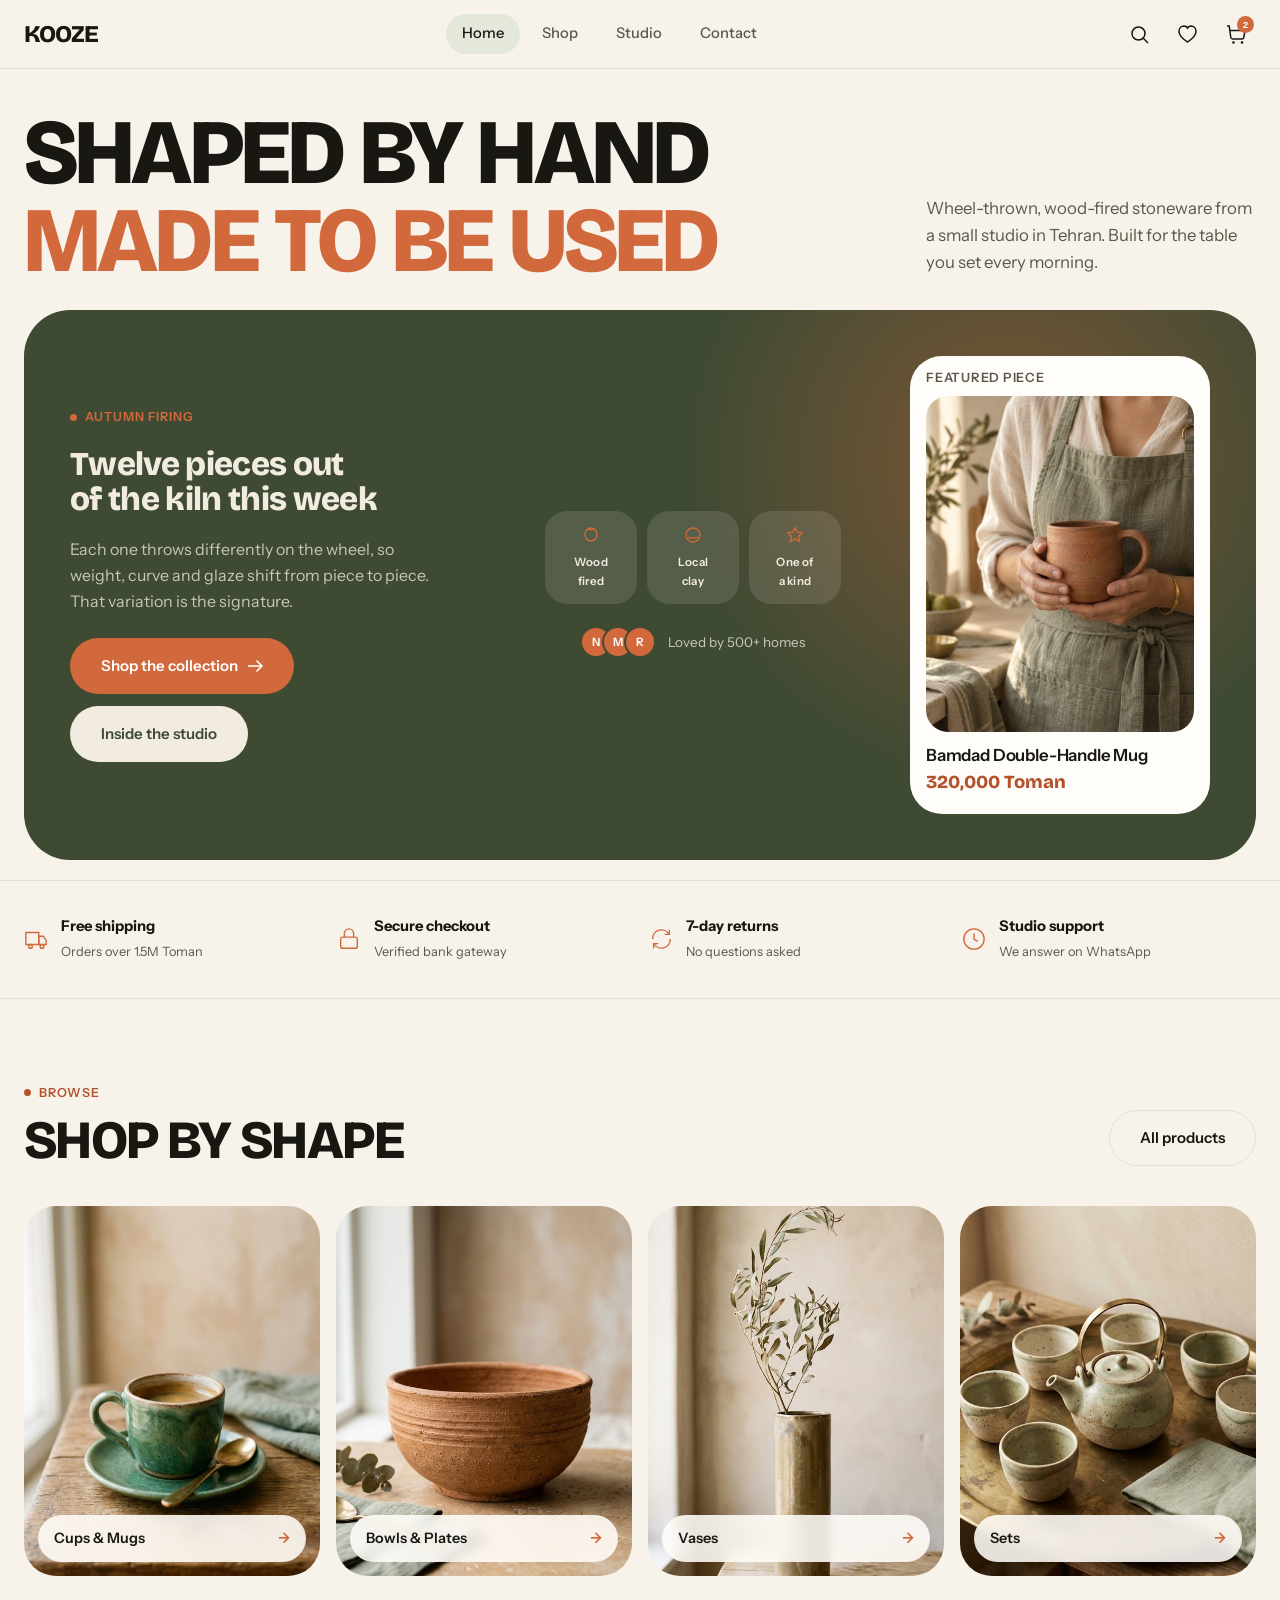
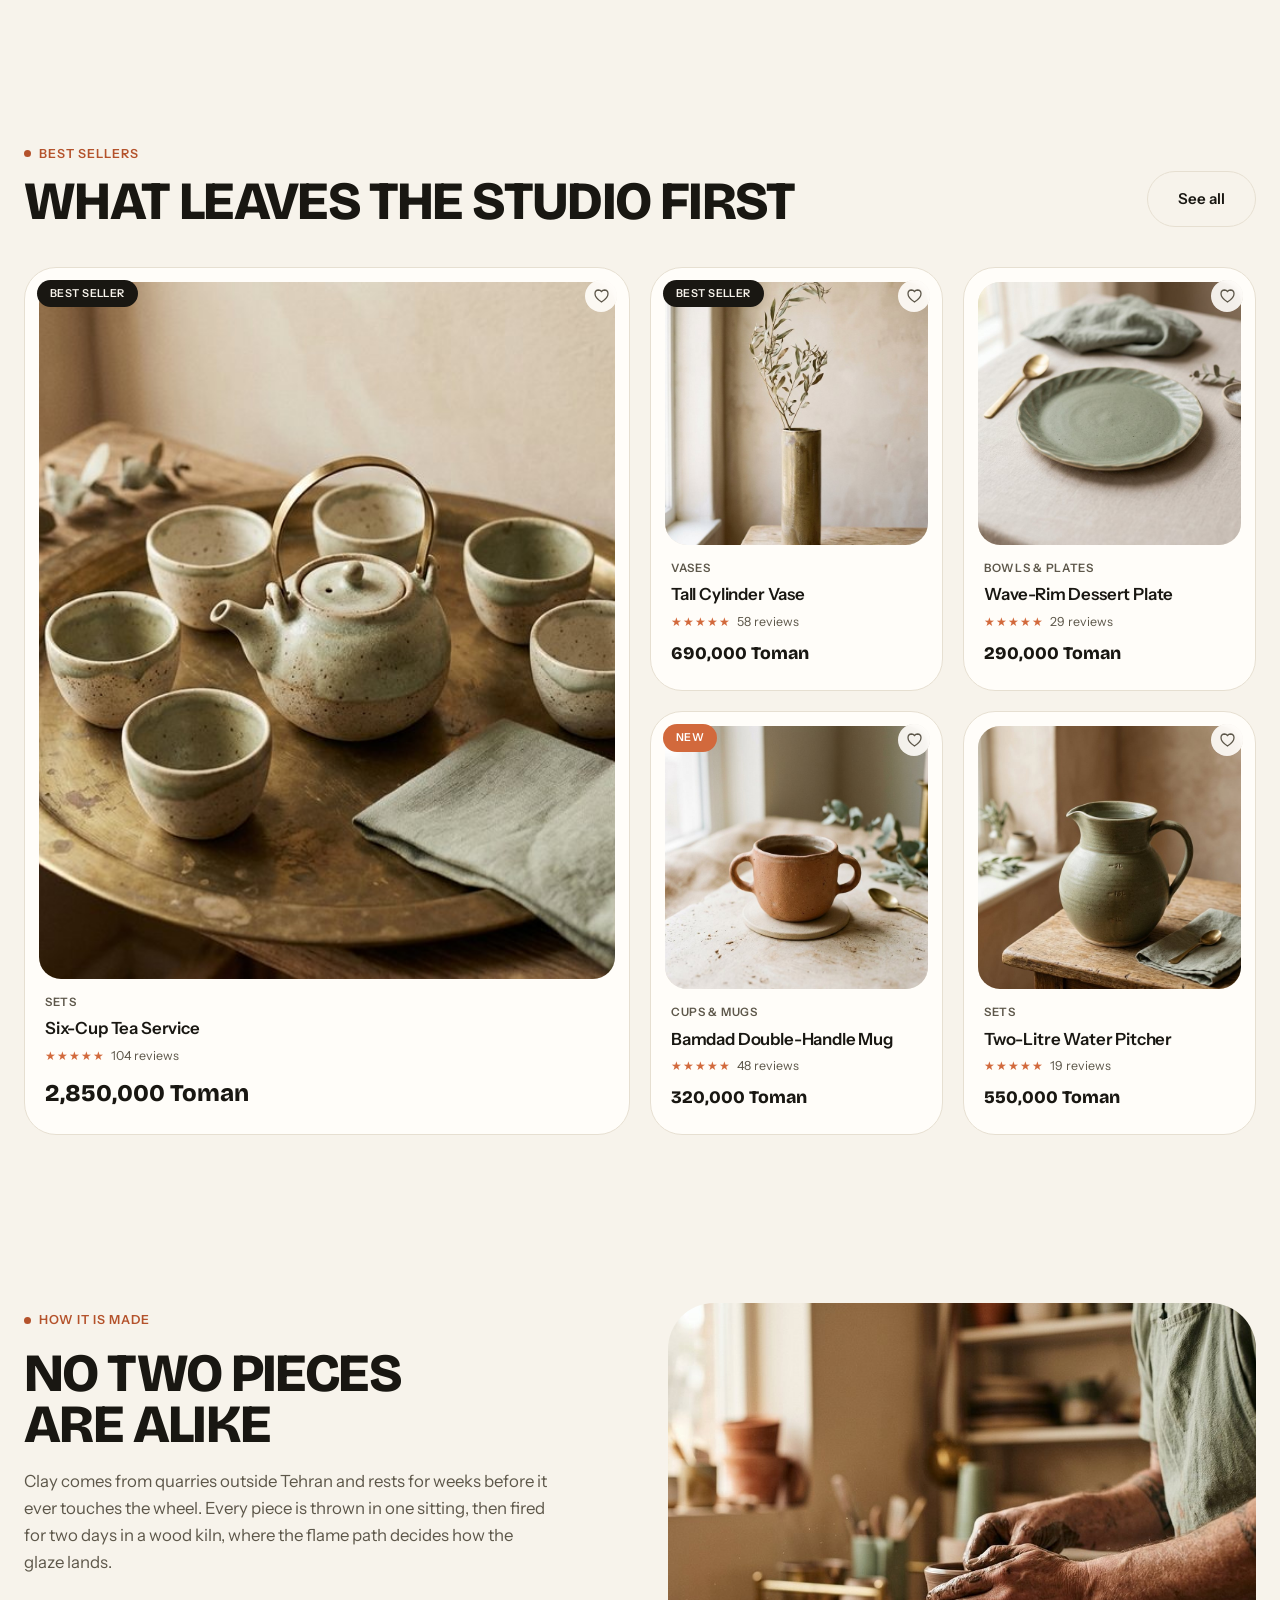
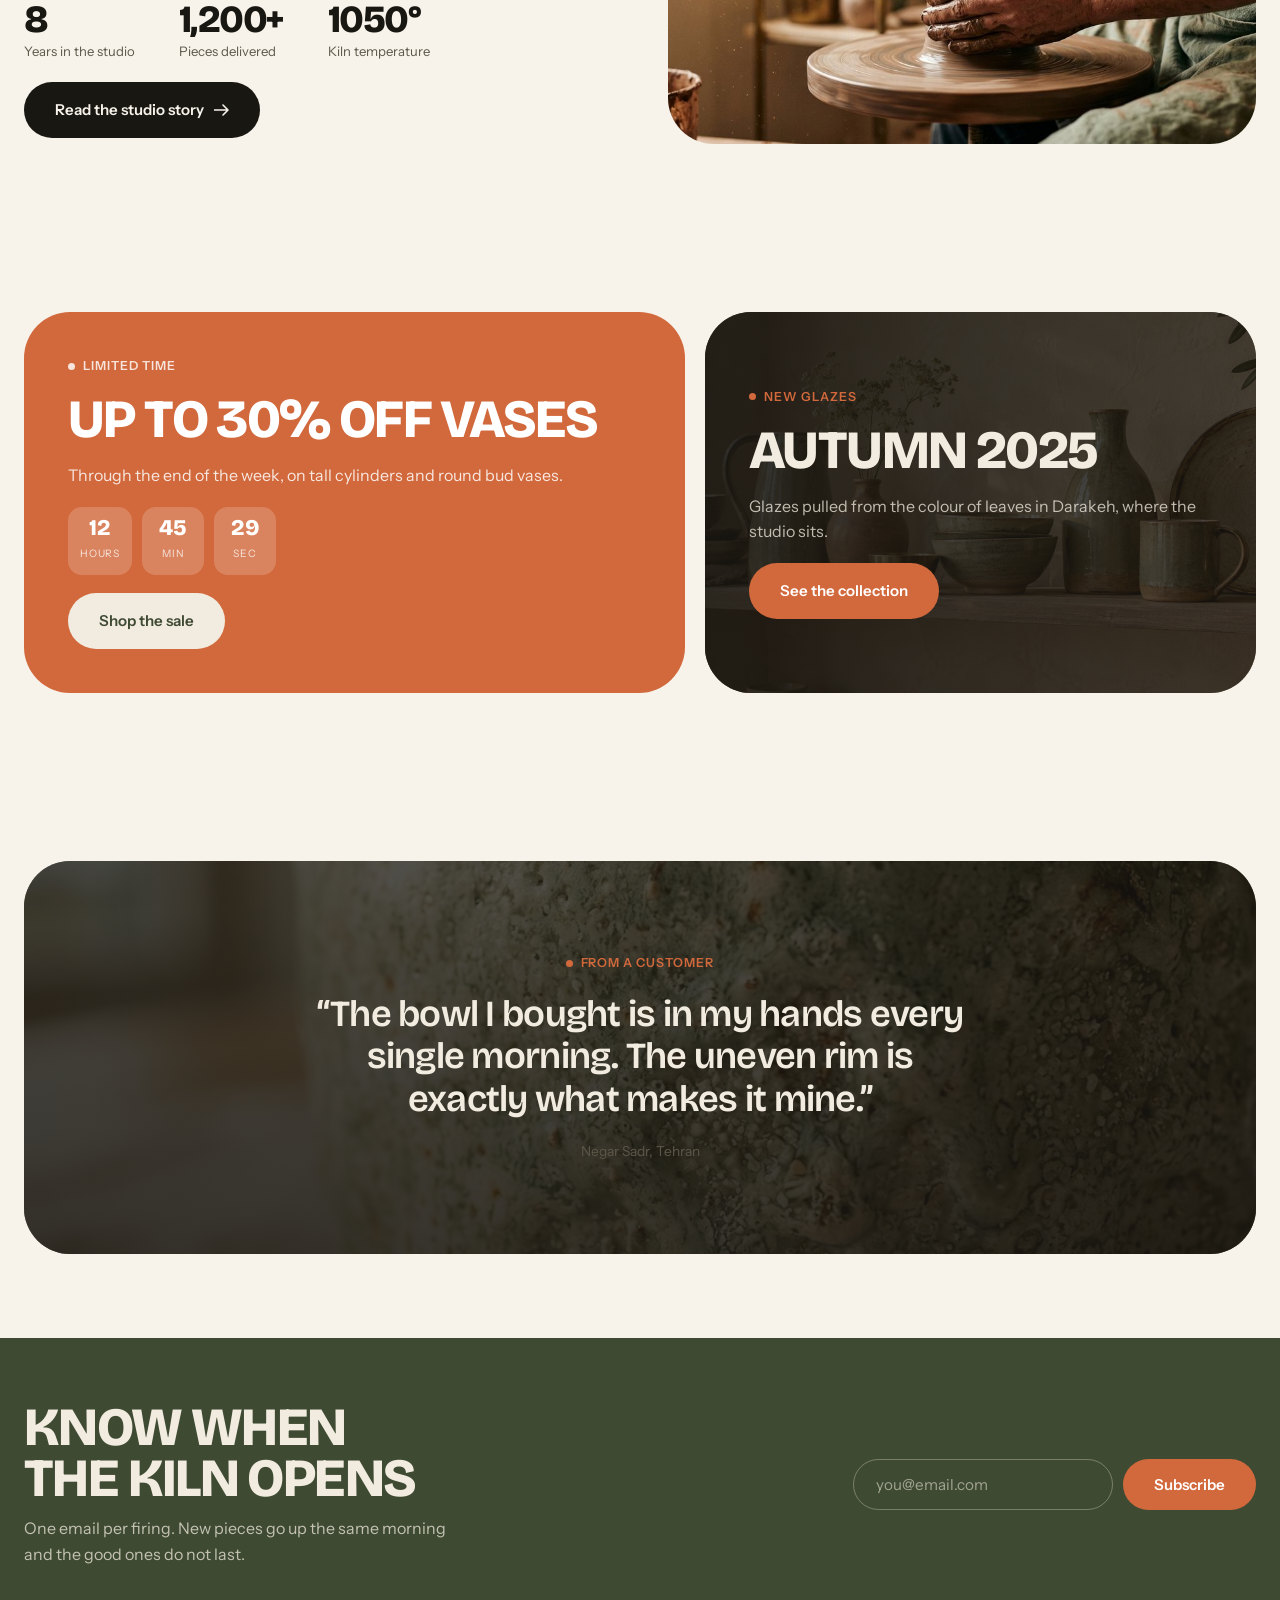
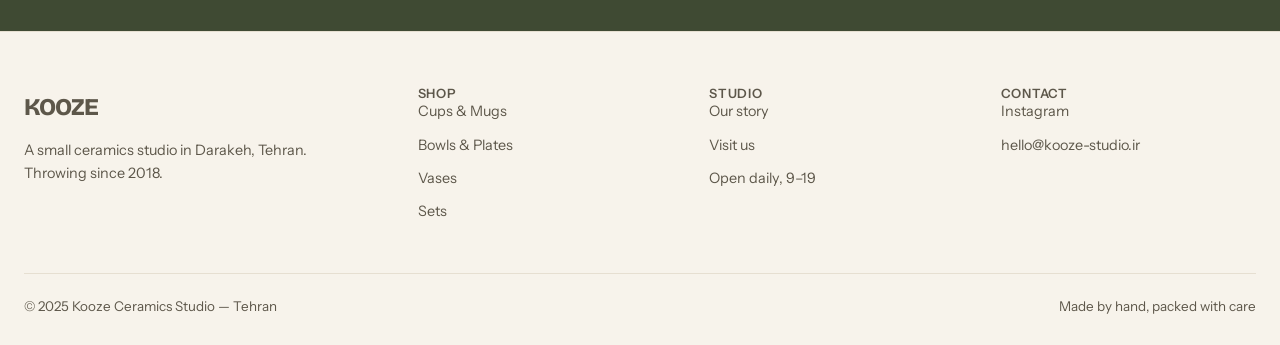
==== commit d81c56cf: "Add the new photography and drop the two marquee bars Places the four images the client generated: t" ====
--- a/index.html
+++ b/index.html
@@ -12,19 +12,6 @@
 <link rel="stylesheet" href="styles.css">
 </head>
 <body>
-
-<div class="ticker">
-  <div class="ticker-track">
-    <span>Free shipping over 1,500,000 Toman</span>
-    <span>Wheel-thrown in Tehran</span>
-    <span>Wood-fired, 48 hours</span>
-    <span>No two pieces alike</span>
-    <span>Free shipping over 1,500,000 Toman</span>
-    <span>Wheel-thrown in Tehran</span>
-    <span>Wood-fired, 48 hours</span>
-    <span>No two pieces alike</span>
-  </div>
-</div>
 
 <header class="site-header">
   <div class="wrap">
@@ -100,7 +87,7 @@
 
       <a class="spotlight" href="shop.html">
         <h4>Featured piece</h4>
-        <figure><img src="images/mug-terracotta.jpg" alt="Bamdad double-handle mug" width="700" height="700" loading="eager" decoding="async"></figure>
+        <figure><img src="images/hero-portrait.jpg" alt="A potter holding a handmade terracotta mug" width="800" height="1000" loading="eager" decoding="async" fetchpriority="high"></figure>
         <div class="meta">
           <h3>Bamdad Double-Handle Mug</h3>
           <span class="price">320,000 Toman</span>
@@ -160,13 +147,6 @@
     </div>
   </div>
 </section>
-
-<div class="strip">
-  <div class="strip-track">
-    <span>Hand thrown</span><span>Wood fired</span><span>Local clay</span><span>One of a kind</span>
-    <span>Hand thrown</span><span>Wood fired</span><span>Local clay</span><span>One of a kind</span>
-  </div>
-</div>
 
 <section>
   <div class="wrap">
@@ -291,6 +271,7 @@
         <a class="btn btn-light" href="shop.html">Shop the sale</a>
       </div>
       <div class="panel collection">
+        <img class="panel-bg" src="images/collection-shelf.jpg" alt="" width="1600" height="685" loading="lazy" decoding="async">
         <p class="kicker">New glazes</p>
         <h2>Autumn 2025</h2>
         <p>Glazes pulled from the colour of leaves in Darakeh, where the studio sits.</p>
@@ -302,10 +283,13 @@
 
 <section>
   <div class="wrap">
-    <div class="quote-block">
-      <p class="kicker">From a customer</p>
-      <blockquote>“The bowl I bought is in my hands every single morning. The uneven rim is exactly what makes it mine.”</blockquote>
-      <cite>Negar Sadr, Tehran</cite>
+    <div class="quote-band">
+      <img src="images/glaze-macro.jpg" alt="" width="1400" height="787" loading="lazy" decoding="async">
+      <div class="quote-block">
+        <p class="kicker">From a customer</p>
+        <blockquote>“The bowl I bought is in my hands every single morning. The uneven rim is exactly what makes it mine.”</blockquote>
+        <cite>Negar Sadr, Tehran</cite>
+      </div>
     </div>
   </div>
 </section>
--- a/styles.css
+++ b/styles.css
@@ -106,29 +106,6 @@
 .btn-light:hover { background: #fff; }
 .btn-sm { padding: 10px 20px; font-size: 0.85rem; }
 
-/* ================= Announcement ticker ================= */
-.ticker {
-  background: var(--ink);
-  color: var(--on-dark);
-  overflow: hidden;
-  padding-block: 10px;
-  font-size: 0.78rem;
-  font-weight: 500;
-  letter-spacing: 0.1em;
-  text-transform: uppercase;
-}
-.ticker-track {
-  display: flex;
-  width: max-content;
-  gap: 48px;
-  padding-inline-end: 48px;
-  animation: slide 38s linear infinite;
-  will-change: transform;
-}
-.ticker span { display: flex; align-items: center; gap: 48px; white-space: nowrap; }
-.ticker span::after { content: "◆"; font-size: 0.6rem; color: var(--clay); }
-.ticker:hover .ticker-track { animation-play-state: paused; }
-
 /* ================= Header ================= */
 .site-header {
   position: sticky; top: 0; z-index: 40;
@@ -527,23 +504,6 @@
 .newsletter input::placeholder { color: color-mix(in srgb, var(--on-dark) 55%, transparent); }
 .newsletter input:focus { outline: none; border-color: var(--on-dark); }
 
-/* ================= Marquee strip ================= */
-.strip {
-  background: var(--clay);
-  color: #fff;
-  padding-block: 18px;
-  overflow: hidden;
-}
-.strip-track {
-  display: flex; width: max-content; gap: 40px;
-  font-family: var(--display); font-size: 1.5rem; font-weight: 800;
-  text-transform: uppercase; letter-spacing: -0.02em;
-  animation: slide 30s linear infinite;
-  will-change: transform;
-}
-.strip-track span { display: flex; align-items: center; gap: 40px; white-space: nowrap; }
-.strip-track span::after { content: "✳"; font-size: 1.1rem; }
-
 /* ================= Trust row ================= */
 .trust {
   display: grid; grid-template-columns: repeat(4, 1fr); gap: 18px;
@@ -557,6 +517,55 @@
 @media (max-width: 820px) { .trust { grid-template-columns: repeat(2, 1fr); } }
 
 /* ================= Editorial quote ================= */
+.quote-band {
+  position: relative;
+  overflow: hidden;
+  border-radius: var(--r-xl);
+  background: var(--ink);
+  color: var(--on-dark);
+  padding: 92px 40px;
+}
+.quote-band > img {
+  position: absolute; inset: 0;
+  width: 100%; height: 100%;
+  object-fit: cover;
+  opacity: 0.42;
+}
+/* scrim keeps the quote and its attribution legible over a busy texture */
+.quote-band::after {
+  content: "";
+  position: absolute; inset: 0;
+  background: linear-gradient(
+    to bottom,
+    color-mix(in srgb, var(--ink) 42%, transparent),
+    color-mix(in srgb, var(--ink) 68%, transparent)
+  );
+}
+.quote-band .quote-block { position: relative; z-index: 1; }
+.quote-band .kicker { color: var(--clay); }
+.quote-band cite { color: color-mix(in srgb, var(--on-dark) 88%, transparent); }
+@media (max-width: 620px) { .quote-band { padding: 56px 24px; } }
+
+/* background image inside a promo panel */
+.panel > img.panel-bg {
+  position: absolute; inset: 0;
+  width: 100%; height: 100%;
+  object-fit: cover;
+  opacity: 0.42;
+  transition: transform 1.2s var(--ease);
+}
+.panel:hover > img.panel-bg { transform: scale(1.05); }
+.panel:has(> .panel-bg)::after {
+  content: "";
+  position: absolute; inset: 0;
+  background: linear-gradient(
+    100deg,
+    color-mix(in srgb, var(--ink) 78%, transparent),
+    color-mix(in srgb, var(--ink) 34%, transparent)
+  );
+}
+.panel > *:not(img) { position: relative; z-index: 1; }
+
 .quote-block { max-width: 60ch; margin: 0 auto; text-align: center; display: grid; gap: 20px; justify-items: center; }
 .quote-block blockquote {
   margin: 0;
@@ -602,7 +611,6 @@
 /* ============================================================
    MOTION
    ============================================================ */
-@keyframes slide { from { transform: translateX(0); } to { transform: translateX(-50%); } }
 @keyframes riseIn { from { opacity: 0; transform: translateY(26px); } to { opacity: 1; transform: translateY(0); } }
 @keyframes dropIn { from { opacity: 0; transform: translateY(-14px); } to { opacity: 1; transform: translateY(0); } }
 @keyframes scaleIn { from { opacity: 0; transform: scale(0.95); } to { opacity: 1; transform: scale(1); } }
@@ -611,8 +619,7 @@
 @keyframes bump { 0%, 100% { transform: scale(1); } 35% { transform: scale(1.3); } 70% { transform: scale(0.92); } }
 
 /* page-load choreography */
-.ticker { animation: dropIn 0.6s var(--ease) both; }
-.site-header { animation: dropIn 0.7s var(--ease) 0.05s both; }
+.site-header { animation: dropIn 0.7s var(--ease) both; }
 .hero-head h1 span { animation: riseIn 0.9s var(--ease) both; }
 .hero-head h1 .line-1 { animation-delay: 0.12s; }
 .hero-head h1 .line-2 { animation-delay: 0.2s; }
